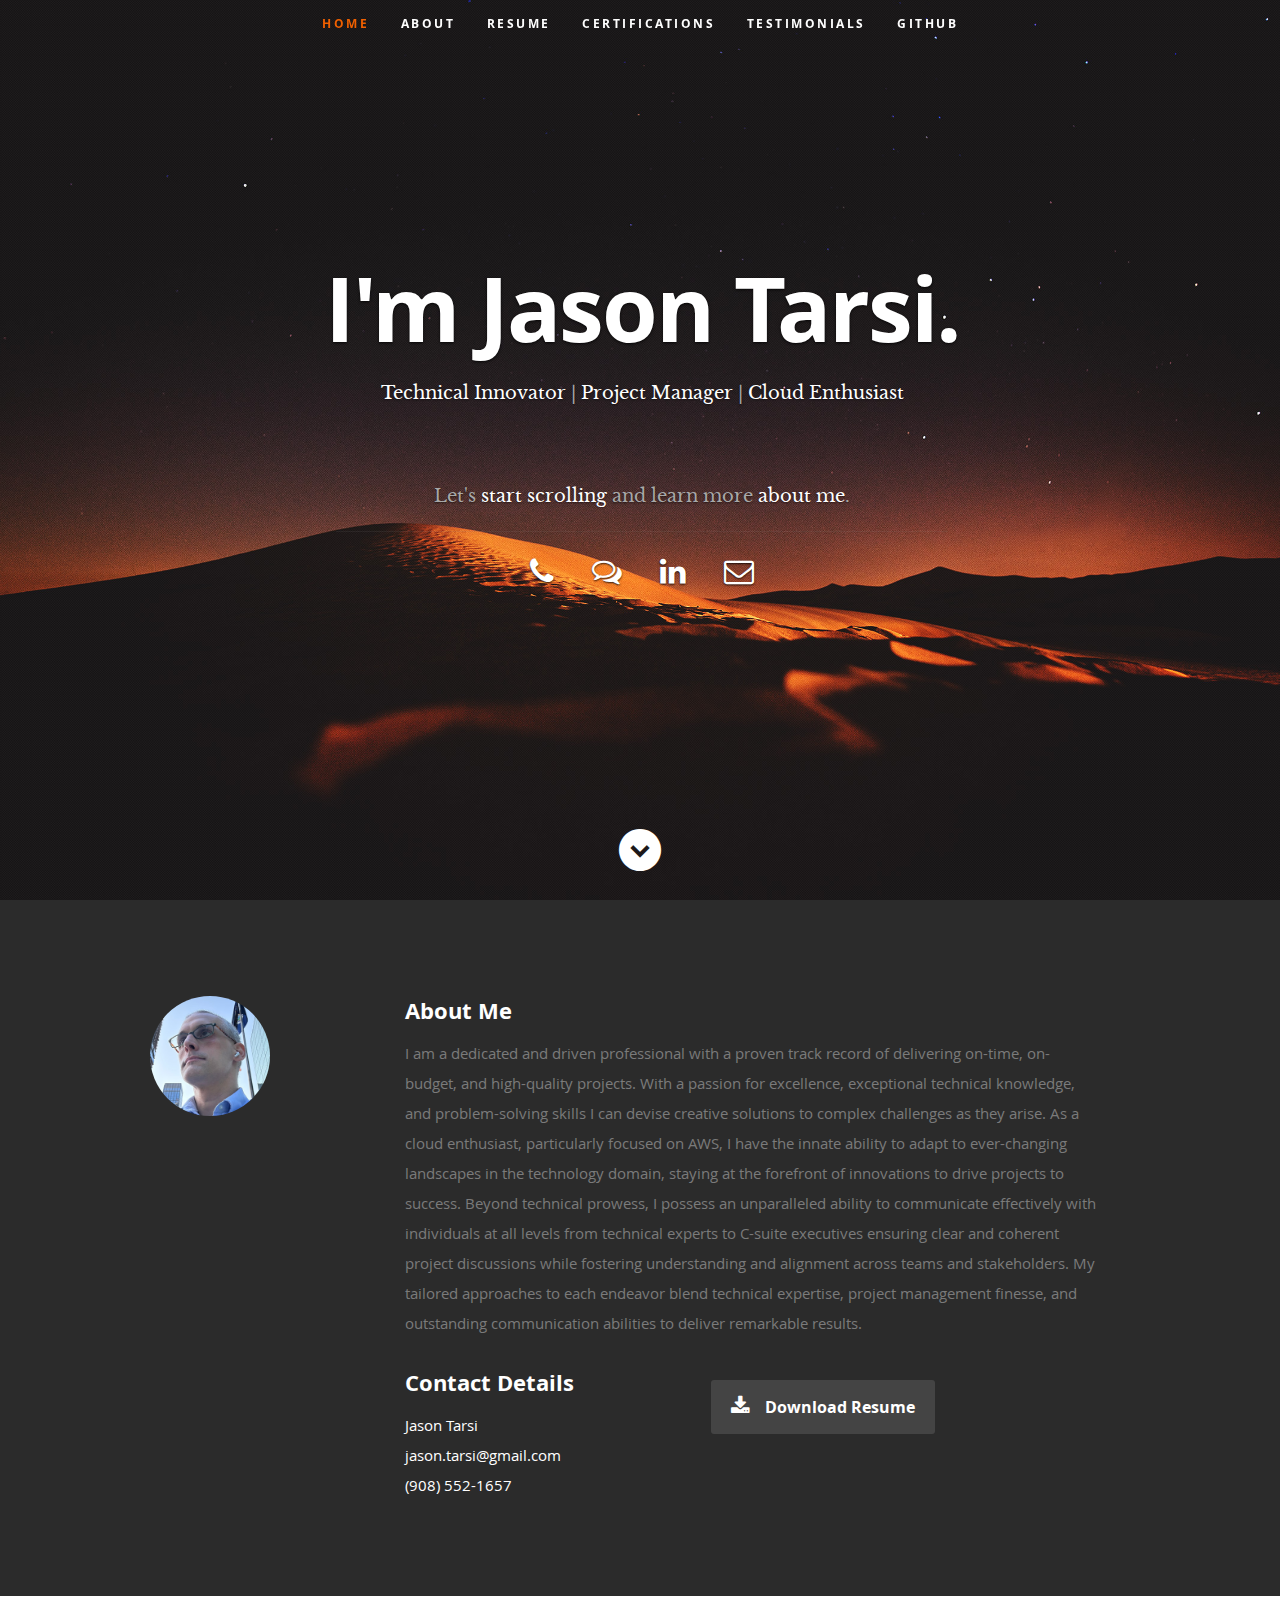
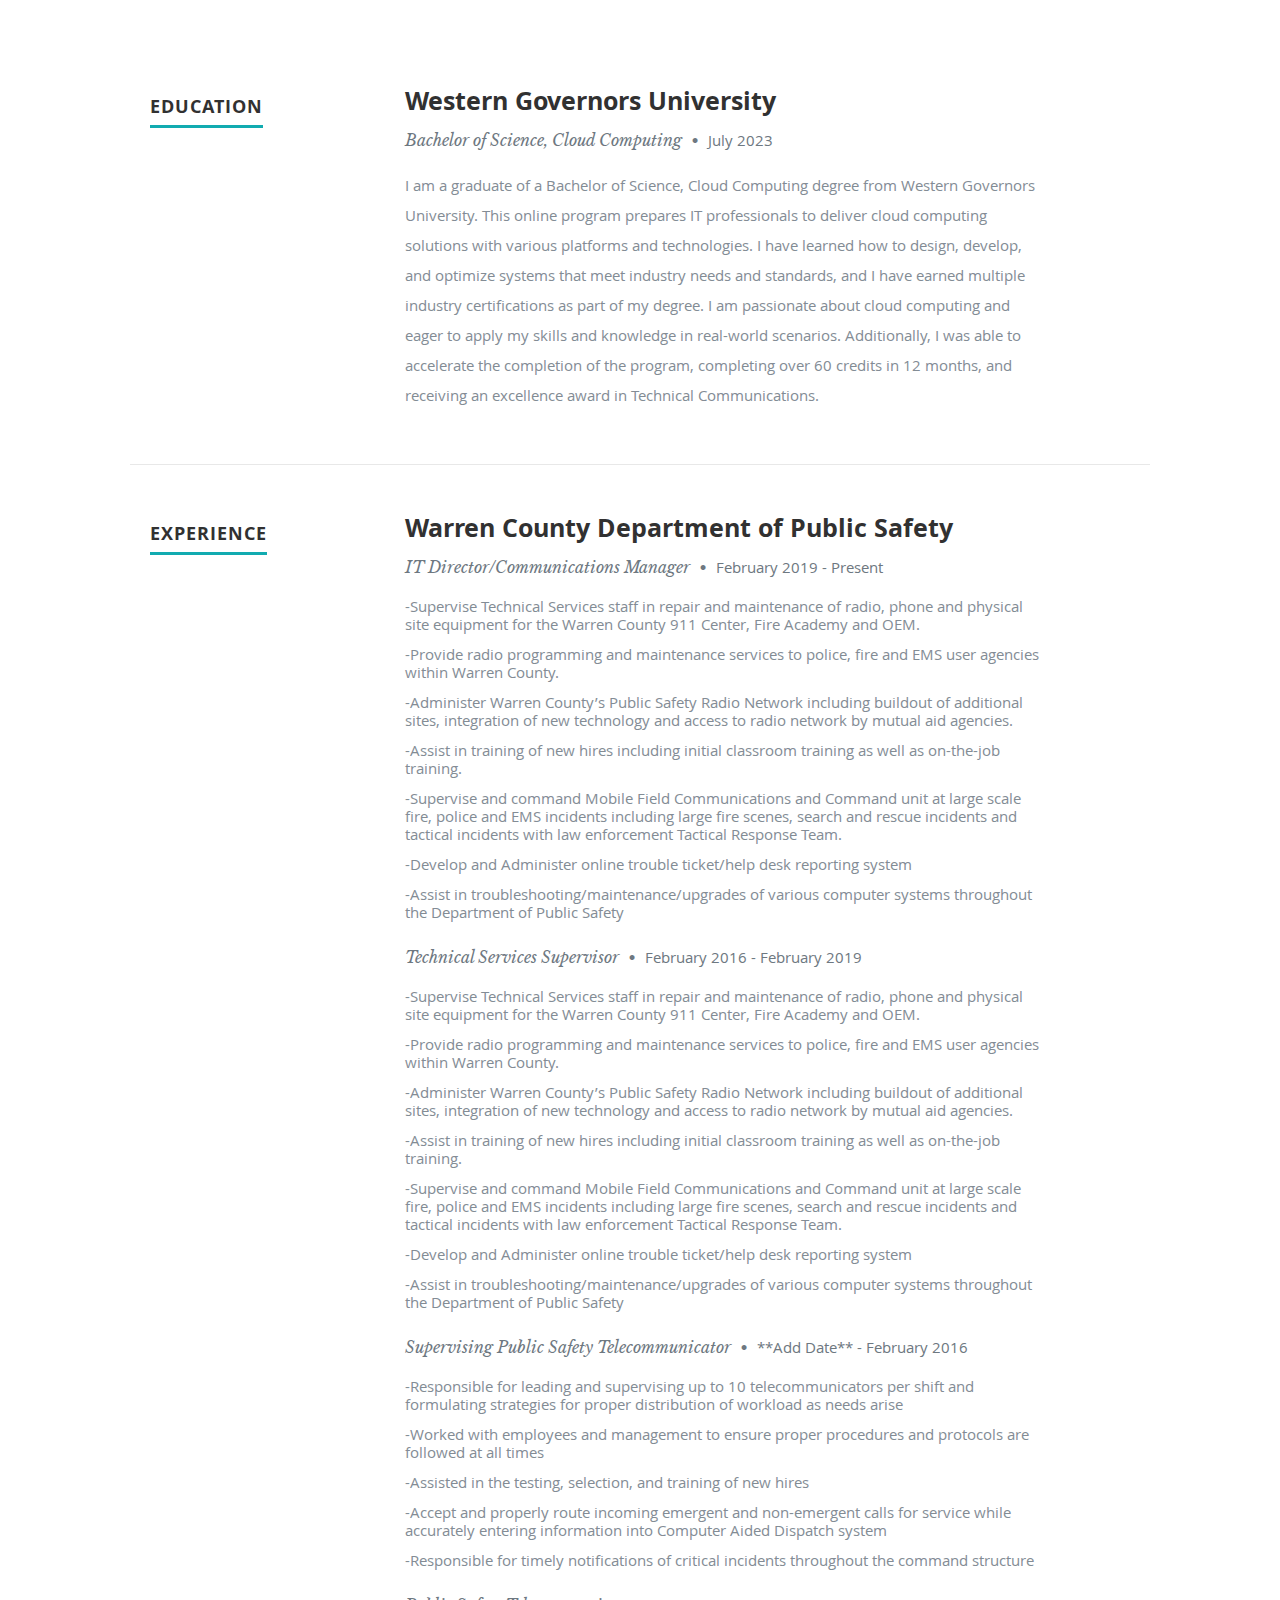
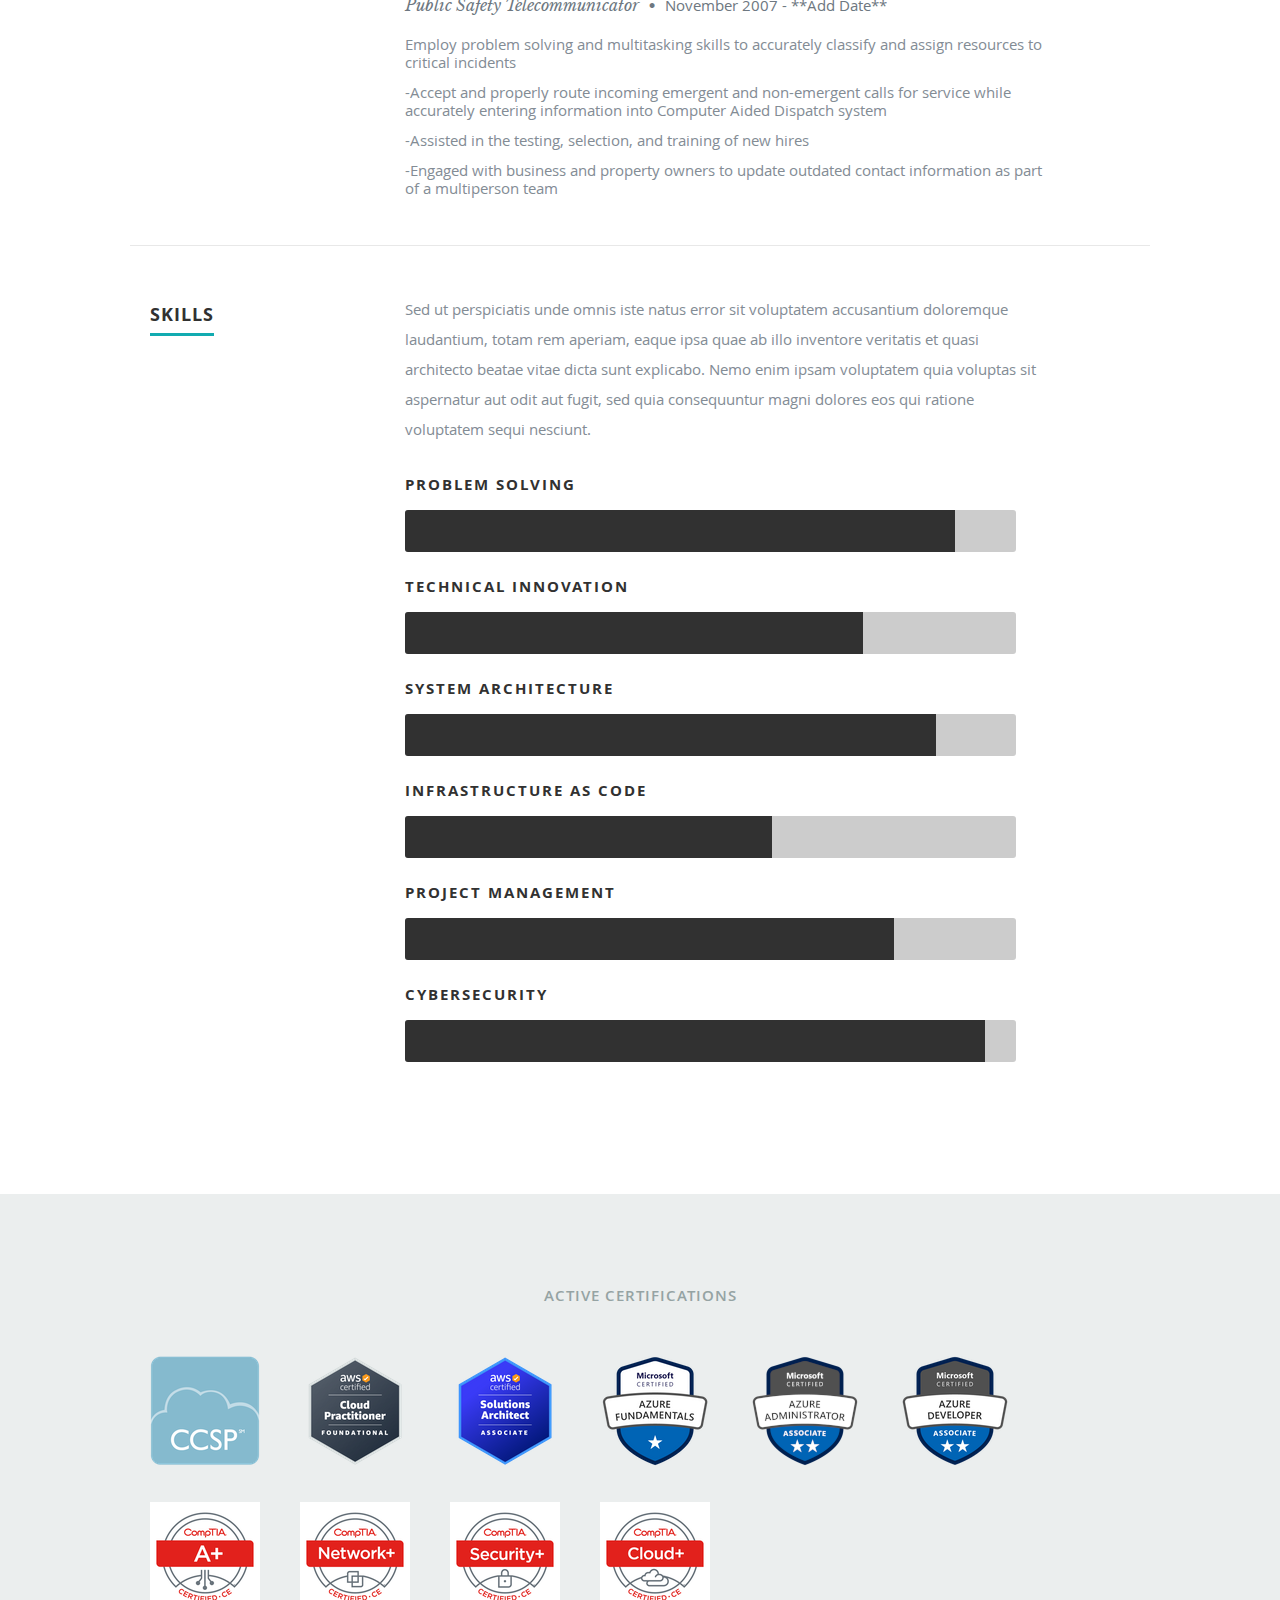
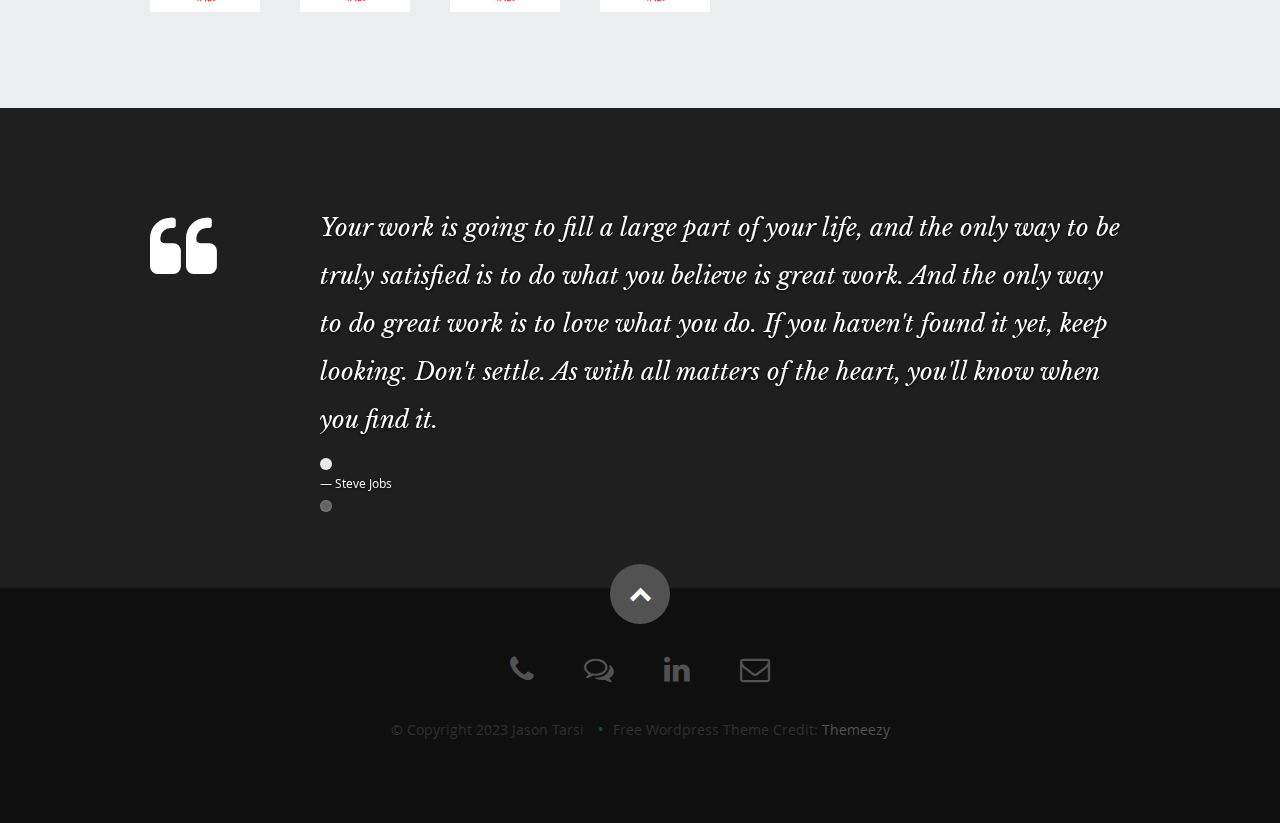
==== resume/index.html @ 6ae6223e "added README.md and updated folder structure" ====
<!DOCTYPE html>
<!--[if lt IE 8 ]><html class="no-js ie ie7" lang="en"> <![endif]-->
<!--[if IE 8 ]><html class="no-js ie ie8" lang="en"> <![endif]-->
<!--[if (gte IE 8)|!(IE)]><!--><html class="no-js" lang="en"> <!--<![endif]-->
<head>

   <!--- Basic Page Needs
   ================================================== -->
   <meta charset="utf-8">
	<title>Jason C. Tarsi</title>
	<meta name="description" content="Jason Tarsi mentor, leader, cloud enthusiast">
	<meta name="author" content="Jason C. Tarsi">
   <meta name="keywords" content="AWS, Amazon Web Services, Azure, CCSP, Cloud, Resume, Jason Tarsi, Jason C. Tarsi, Jason C Tarsi, Tarsi, Solutions Architect, Cloud Solutions Architect">
   

   <!-- Mobile Specific Metas
      ================================================== -->
	<meta name="viewport" content="width=device-width, initial-scale=1, maximum-scale=1">

	<!-- CSS
    ================================================== -->
   <link rel="stylesheet" href="css/default.css">
	<link rel="stylesheet" href="css/layout.css">
   <link rel="stylesheet" href="css/media-queries.css">
   <link rel="stylesheet" href="css/magnific-popup.css">

   <!-- Script
   ================================================== -->
	<script src="js/modernizr.js"></script>

   <!-- Favicons
	================================================== -->
	<link rel="apple-touch-icon" sizes="180x180" href="/apple-touch-icon.png">
   <link rel="icon" type="image/png" sizes="32x32" href="/favicon-32x32.png">
   <link rel="icon" type="image/png" sizes="16x16" href="/favicon-16x16.png">
   <link rel="manifest" href="/site.webmanifest">
   <link rel="shortcut icon" href="favicon.png" >
</head>

<body>

   <!-- Header
   ================================================== -->
   <header id="home">

      <nav id="nav-wrap">

         <a class="mobile-btn" href="#nav-wrap" title="Show navigation">Show navigation</a>
	      <a class="mobile-btn" href="#" title="Hide navigation">Hide navigation</a>

         <ul id="nav" class="nav">
            <li class="current"><a class="smoothscroll" href="#home">Home</a></li>
            <li><a class="smoothscroll" href="#about">About</a></li>
	         <li><a class="smoothscroll" href="#resume">Resume</a></li>
            <li><a class="smoothscroll" href="#portfolio">Certifications</a></li>
            <li><a class="smoothscroll" href="#testimonials">Testimonials</a></li>
            <li><a href="https://github.com/jasontarsi" target="blank">GitHub</a></li>
         </ul> <!-- end #nav -->

      </nav> <!-- end #nav-wrap -->

      <div class="row banner">
         <div class="banner-text">
            <h1 class="responsive-headline">I'm Jason Tarsi.</h1>
            <h3><span>Technical Innovator</span> | <span>Project Manager</span> | <span>Cloud Enthusiast</span><br>
            <br>
            <br>
            Let's <a class="smoothscroll" href="#about">start scrolling</a> and learn more <a class="smoothscroll" href="#about">about me</a>.</h3>
            <hr />
            <ul class="social">
               <li><a href="tel:908-552-1657"><i class="fa fa-phone"></i></a></li>
               <li><a href="sms:908-552-1657"><i class="fa fa-comments-o"></i></a></li>
               <li><a href="https://www.linkedin.com/in/jasontarsi/" target="blank"><i class="fa fa-linkedin"></i></a></li>
               <li><a href="mailto:jason.tarsi@gmail.com"><i class="fa fa-envelope-o"></i></a></li>
            </ul>
         </div>
      </div>

      <p class="scrolldown">
         <a class="smoothscroll" href="#about"><i class="icon-down-circle"></i></a>
      </p>

   </header> <!-- Header End -->


   <!-- About Section
   ================================================== -->
   <section id="about">

      <div class="row">

         <div class="three columns">

            <img class="profile-pic"  src="images/profilepic.jpg" alt="" />

         </div>

         <div class="nine columns main-col">

            <h2>About Me</h2>

            <p>I am a dedicated and driven professional with a proven track record of delivering on-time, on-budget, and high-quality projects. With a passion for excellence, exceptional technical knowledge, and problem-solving skills I can devise creative solutions to complex challenges as they arise. As a cloud enthusiast, particularly focused on AWS, I have the innate ability to adapt to ever-changing landscapes in the technology domain, staying at the forefront of innovations to drive projects to success. Beyond technical prowess, I possess an unparalleled ability to communicate effectively with individuals at all levels from technical experts to C-suite executives ensuring clear and coherent project discussions while fostering understanding and alignment across teams and stakeholders. My tailored approaches to each endeavor blend technical expertise, project management finesse, and outstanding communication abilities to deliver remarkable results.
            </p>

            <div class="row">

               <div class="columns contact-details">

                  <h2>Contact Details</h2>
                  <p class="address">
						   <span style="color: #fff">Jason Tarsi</span><br>
                     <a href="mailto:jason.tarsi@gmail.com"><span>jason.tarsi@gmail.com</span></a><br>
						   <a href="tel:908-552-1657"><span>(908) 552-1657</span></a><br>
					   </p>

               </div>

               <div class="columns download">
                  <p>
                     <a href="#" download class="button"><i class="fa fa-download"></i>Download Resume</a>
                  </p>
               </div>

            </div> <!-- end row -->

         </div> <!-- end .main-col -->

      </div>

   </section> <!-- About Section End-->


   <!-- Resume Section
   ================================================== -->
   <section id="resume">

      <!-- Education
      ----------------------------------------------- -->
      <div class="row education">

         <div class="three columns header-col">
            <h1><span>Education</span></h1>
         </div>

         <div class="nine columns main-col">

            <div class="row item">

               <div class="twelve columns">

                  <h3>Western Governors University</h3>
                  <p class="info">Bachelor of Science, Cloud Computing <span>&bull;</span> <em class="date">July 2023</em></p>

                  <p>
                  I am a graduate of a Bachelor of Science, Cloud Computing degree from Western Governors University. This online program prepares IT professionals to deliver cloud computing solutions with various platforms and technologies. I have learned how to design, develop, and optimize systems that meet industry needs and standards, and I have earned multiple industry certifications as part of my degree. I am passionate about cloud computing and eager to apply my skills and knowledge in real-world scenarios. Additionally, I was able to accelerate the completion of the program, completing over 60 credits in 12 months, and receiving an excellence award in Technical Communications.
                  </p>

               </div>

            </div> <!-- item end -->

         </div> <!-- main-col end -->

      </div> <!-- End Education -->


      <!-- Work
      ----------------------------------------------- -->
      <div class="row work">

         <div class="three columns header-col">
            <h1><span>Experience</span></h1>
         </div>

         <div class="nine columns main-col">

            <div class="row item">

               <div class="twelve columns">

                  <h3>Warren County Department of Public Safety</h3>
                  <p class="info">IT Director/Communications Manager <span>&bull;</span> <em class="date">February 2019 - Present</em></p>

                  <ul>
                     <li>-Supervise Technical Services staff in repair and maintenance of radio, phone and physical site equipment for the Warren County 911 Center, Fire Academy and OEM.</li>
                     <li>-Provide radio programming and maintenance services to police, fire and EMS user agencies within Warren County.</li>
                     <li>-Administer Warren County’s Public Safety Radio Network including buildout of additional sites, integration of new technology and access to radio network by mutual aid agencies.</li>
                     <li>-Assist in training of new hires including initial classroom training as well as on-the-job training.</li>
                     <li>-Supervise and command Mobile Field Communications and Command unit at large scale fire, police and EMS incidents including large fire scenes, search and rescue incidents and tactical incidents with law enforcement Tactical Response Team.</li>
                     <li>-Develop and Administer online trouble ticket/help desk reporting system</li>
                     <li>-Assist in troubleshooting/maintenance/upgrades of various computer systems throughout the Department of Public Safety</li>
                  </ul>

                  <p class="info">Technical Services Supervisor <span>&bull;</span> <em class="date">February 2016 - February 2019</em></p>

                  <ul>
                     <li>-Supervise Technical Services staff in repair and maintenance of radio, phone and physical site equipment for the Warren County 911 Center, Fire Academy and OEM.</li>
                     <li>-Provide radio programming and maintenance services to police, fire and EMS user agencies within Warren County.</li>
                     <li>-Administer Warren County’s Public Safety Radio Network including buildout of additional sites, integration of new technology and access to radio network by mutual aid agencies.</li>
                     <li>-Assist in training of new hires including initial classroom training as well as on-the-job training.</li>
                     <li>-Supervise and command Mobile Field Communications and Command unit at large scale fire, police and EMS incidents including large fire scenes, search and rescue incidents and tactical incidents with law enforcement Tactical Response Team.</li>
                     <li>-Develop and Administer online trouble ticket/help desk reporting system</li>
                     <li>-Assist in troubleshooting/maintenance/upgrades of various computer systems throughout the Department of Public Safety</li>
                  </ul> 

                  <p class="info">Supervising Public Safety Telecommunicator <span>&bull;</span> <em class="date">**Add Date** - February 2016</em></p>

                  <ul>
                     <li>-Responsible for leading and supervising up to 10 telecommunicators per shift and formulating strategies for proper distribution of workload as needs arise  </li>
                     <li>-Worked with employees and management to ensure proper procedures and protocols are followed at all times</li>
                     <li>-Assisted in the testing, selection, and training of new hires</li>
                     <li>-Accept and properly route incoming emergent and non-emergent calls for service while accurately entering information into Computer Aided Dispatch system</li>
                     <li>-Responsible for timely notifications of critical incidents throughout the command structure</li>
                  </ul>

                  <p class="info">Public Safety Telecommunicator <span>&bull;</span> <em class="date">November 2007 - **Add Date**</em></p>

                  <ul>
                     <li>Employ problem solving and multitasking skills to accurately classify and assign resources to critical incidents</li>
                     <li>-Accept and properly route incoming emergent and non-emergent calls for service while accurately entering information into Computer Aided Dispatch system</li>
                     <li>-Assisted in the testing, selection, and training of new hires</li>
                     <li>-Engaged with business and property owners to update outdated contact information as part of a multiperson team</li>
                  </ul>

               </div>

            </div> <!-- item end -->

         </div> <!-- main-col end -->

      </div> <!-- End Work -->


      <!-- Skills
      ----------------------------------------------- -->
      <div class="row skill">

         <div class="three columns header-col">
            <h1><span>Skills</span></h1>
         </div>

         <div class="nine columns main-col">

            <p>Sed ut perspiciatis unde omnis iste natus error sit voluptatem accusantium doloremque laudantium, totam rem aperiam,
            eaque ipsa quae ab illo inventore veritatis et quasi architecto beatae vitae dicta sunt explicabo. Nemo enim ipsam
            voluptatem quia voluptas sit aspernatur aut odit aut fugit, sed quia consequuntur magni dolores eos qui ratione
            voluptatem sequi nesciunt.
            </p>

				<div class="bars">

				   <ul class="skills">
					   <li><span class="bar-expand problemsolving"></span><em>Problem Solving</em></li>
                  <li><span class="bar-expand technicalinnovation"></span><em>Technical Innovation</em></li>
						<li><span class="bar-expand systemarchitecture"></span><em>System Architecture</em></li>
						<li><span class="bar-expand infrastructureascode"></span><em>Infrastructure As Code</em></li>
						<li><span class="bar-expand projectmanagement"></span><em>Project Management</em></li>
                  <li><span class="bar-expand security"></span><em>Cybersecurity</em></li>
					</ul>

				</div><!-- end skill-bars -->

			</div> <!-- main-col end -->

      </div> <!-- End skills -->

   </section> <!-- Resume Section End-->


   <!-- Portfolio Section
   ================================================== -->
   <section id="portfolio">

      <div class="row">

         <div class="twelve columns collapsed">

            <h1>Active certifications</h1>

            <!-- portfolio-wrapper -->
            <div id="portfolio-wrapper" class="s-bgrid-thirds cf">

               <div class="columns portfolio-item">
                  <div class="item-wrap">

                     <a href="#modal-01" title="">
                        <img alt="" src="images/portfolio/isc-ccsp.png">
                        <div class="overlay">
                           <div class="portfolio-item-meta">
          					      <h5>(ISC)2</h5>
                              <p>Certified Cloud Security Professional</p>
          					   </div>
                        </div>
                        <div class="link-icon"><i class="icon-plus"></i></div>
                     </a>

                  </div>
          		</div> <!-- item end -->

          	   <div class="columns portfolio-item">
                  <div class="item-wrap">

                     <a href="#modal-02" title="">
                        <img alt="" src="images/portfolio/aws-ccp.png">
                        <div class="overlay">
                           <div class="portfolio-item-meta">
          					      <h5>AWS</h5>
                              <p>Certified Cloud Practioner</p>
          					   </div>
                        </div>
                        <div class="link-icon"><i class="icon-plus"></i></div>
                     </a>

                  </div>
          		</div> <!-- item end -->

               <div class="columns portfolio-item">
                  <div class="item-wrap">

                     <a href="#modal-03" title="">
                        <img alt="" src="images/portfolio/aws-saa.png">
                        <div class="overlay">
                           <div class="portfolio-item-meta">
          					      <h5>AWS</h5>
                              <p>Solutions Architect Associate</p>
          					   </div>
                        </div>
                        <div class="link-icon"><i class="icon-plus"></i></div>
                     </a>

                  </div>
          		</div> <!-- item end -->

               <div class="columns portfolio-item">
                  <div class="item-wrap">

                     <a href="#modal-04" title="">
                        <img alt="" src="images/portfolio/az-af.png">
                        <div class="overlay">
                           <div class="portfolio-item-meta">
          					      <h5>Microsoft</h5>
                              <p>Azure Fundamentals</p>
          					   </div>
                        </div>
                        <div class="link-icon"><i class="icon-plus"></i></div>
                     </a>

                  </div>
          		</div> <!-- item end -->

               <div class="columns portfolio-item">
                  <div class="item-wrap">

                     <a href="#modal-05" title="">
                        <img alt="" src="images/portfolio/az-aa.png">
                        <div class="overlay">
                           <div class="portfolio-item-meta">
          					      <h5>Microsoft</h5>
                              <p>Azure Administrator Associate</p>
          					   </div>
                        </div>
                        <div class="link-icon"><i class="icon-plus"></i></div>
                     </a>

                  </div>
          		</div> <!-- item end -->

               <div class="columns portfolio-item">
                  <div class="item-wrap">

                     <a href="#modal-06" title="">
                        <img alt="" src="images/portfolio/az-ad.png">
                        <div class="overlay">
                           <div class="portfolio-item-meta">
          					      <h5>Microsoft</h5>
                              <p>Azure Developer Associate</p>
          					   </div>
                        </div>
                        <div class="link-icon"><i class="icon-plus"></i></div>
                     </a>

                  </div>
          		</div> <!-- item end -->

               <div class="columns portfolio-item">
                  <div class="item-wrap">

                     <a href="#modal-07" title="">
                        <img alt="" src="images/portfolio/ct-ap.png">
                        <div class="overlay">
                           <div class="portfolio-item-meta">
          					      <h5>CompTia</h5>
                              <p>A+</p>
          					   </div>
                        </div>
                        <div class="link-icon"><i class="icon-plus"></i></div>
                     </a>

                  </div>
          		</div> <!-- item end -->

               <div class="columns portfolio-item">
                  <div class="item-wrap">

                     <a href="#modal-08" title="">
                        <img alt="" src="images/portfolio/ct-np.png">
                        <div class="overlay">
                           <div class="portfolio-item-meta">
          					      <h5>CompTia</h5>
                              <p>Network+</p>
          					   </div>
                        </div>
                        <div class="link-icon"><i class="icon-plus"></i></div>
                     </a>

                  </div>
          		</div> <!-- item end -->

               <div class="columns portfolio-item">
                  <div class="item-wrap">

                     <a href="#modal-09" title="">
                        <img alt="" src="images/portfolio/ct-sp.png">
                        <div class="overlay">
                           <div class="portfolio-item-meta">
          					      <h5>CompTia</h5>
                              <p>Security+</p>
          					   </div>
                        </div>
                        <div class="link-icon"><i class="icon-plus"></i></div>
                     </a>

                  </div>
          		</div> <!-- item end -->

               <div class="columns portfolio-item">
                  <div class="item-wrap">

                     <a href="#modal-10" title="">
                        <img alt="" src="images/portfolio/ct-cp.png">
                        <div class="overlay">
                           <div class="portfolio-item-meta">
          					      <h5>CompTia</h5>
                              <p>Cloud+</p>
          					   </div>
                        </div>
                        <div class="link-icon"><i class="icon-plus"></i></div>
                     </a>

                  </div>
          		</div> <!-- item end -->

            </div> <!-- portfolio-wrapper end -->

         </div> <!-- twelve columns end -->


         <!-- Modal Popup
	      --------------------------------------------------------------- -->

         <div id="modal-01" class="popup-modal mfp-hide">

		      <img class="scale-with-grid" src="images/portfolio/modals/m-isc-ccsp.jpg" alt="" />

		      <div class="description-box">
               <h4>(ISC)2 Certified Cloud Security Professional</h4>
               <p>Certification Number: 1502357</p>
               <p>Validate at: <a href="https://www.isc2.org/MemberVerification" target="_blank">https://www.isc2.org/MemberVerification</a></p>
               <span class="categories"><i class="fa fa-tag"></i>(ISC)2, CCSP, Data Security, Application Security, Platform Security, Infrastructure Security, Cloud Security, Legal Compliance, Cloud Governance</span>
		      </div>

            <div class="link-box">
               <a href="https://www.credly.com/badges/efe58bbc-648b-4576-99b5-27189901d7ef/public_url" target="_blank">Details</a>
		         <a class="popup-modal-dismiss">Close</a>
            </div>

	      </div><!-- modal-01 End -->

         <div id="modal-02" class="popup-modal mfp-hide">

		      <img class="scale-with-grid" src="images/portfolio/modals/m-aws-ccp.jpg" alt="" />

		      <div class="description-box">
			      <h4>AWS Certified Cloud Practioner</h4>
			      <p>Validation Number: 7KPRE4ZDP2F1QXKY</p>
               <p>Validate at: <a href="https://aws.amazon.com/verification" target="_blank">https://aws.amazon.com/verification</a></p>
               <p>Valid through May 20, 2025</p>
               <span class="categories"><i class="fa fa-tag"></i>AWS, Cloud Concepts, Security, Compliance, Billing and Pricing, Technology</span>
		      </div>

            <div class="link-box">
               <a href="https://www.credly.com/badges/b65dea3a-b030-448a-8dc8-02c0af0f072c/public_url" target="_blank">Details</a>
		         <a class="popup-modal-dismiss">Close</a>
            </div>

	      </div><!-- modal-02 End -->

         <div id="modal-03" class="popup-modal mfp-hide">

		      <img class="scale-with-grid" src="images/portfolio/modals/m-aws-saa.jpg" alt="" />

		      <div class="description-box">
			      <h4>AWS Solutions Architect Associate</h4>
			      <p>Validation Number: XMZ9SXXC72RQQY53</p>
               <p>Validate at: <a href="https://aws.amazon.com/verification" target="_blank">https://aws.amazon.com/verification</a></p>
               <p>Valid through April 18, 2026</p>
               <span class="categories"><i class="fa fa-tag"></i>AWS, Solution Architecture, Well-Architected Framework, Cost Optimization, Performance Optimization, Resliency, Security, Identity Mangaement, Governance</span>
		      </div>

            <div class="link-box">
               <a href="https://www.credly.com/badges/a105973f-3ac8-4a7c-ba8e-dcfe4d21a465/public_url" target="_blank">Details</a>
		         <a class="popup-modal-dismiss">Close</a>
            </div>
	      </div><!-- modal-03 End -->

         <div id="modal-04" class="popup-modal mfp-hide">

		      <img class="scale-with-grid" src="images/portfolio/modals/m-az-af.jpg" alt="" />

		      <div class="description-box">
			      <h4>Microsoft Azure Fundamentals</h4>
			      <p>Credential ID: 5A2FBBBA3C3AAEB0</p>
               <p>Validate at: <a href="https://learn.microsoft.com/api/credentials/share/en-us/JasonTarsi-5538/5A2FBBBA3C3AAEB0?sharingId=D087C9ACF9437170" target="_blank">Microsoft</a></p>
               <span class="categories"><i class="fa fa-tag"></i>Azure, Cloud Concepts, Azure Architecture, Azure Management, Azure Governance</span>
		      </div>

            <div class="link-box">
               <a href="https://www.credly.com/badges/cc82f7b3-4496-4a5e-a59a-24048906467f/public_url" target="_blank">Details</a>
		         <a class="popup-modal-dismiss">Close</a>
            </div>

	      </div><!-- modal-04 End -->

         <div id="modal-05" class="popup-modal mfp-hide">

		      <img class="scale-with-grid" src="images/portfolio/modals/m-az-aa.jpg" alt="" />

		      <div class="description-box">
			      <h4>Microsoft Azure Administrator Associate</h4>
               <p>Credential ID: 7465219F5FC82969</p>
               <p>Validate at: <a href="https://learn.microsoft.com/api/credentials/share/en-us/JasonTarsi-5538/7465219F5FC82969?sharingId=D087C9ACF9437170" target="_blank">Microsoft</a></p>
               <span class="categories"><i class="fa fa-tag"></i>Azure, Azure Architecture, Azure Governance, Identity Management, Storage, Compute, Networking, Monitor Manage and Maintain</span>
		      </div>

            <div class="link-box">
               <a href="https://www.credly.com/badges/7544e04d-2f1d-4356-935c-0b4f7f2ca1b7/public_url" target="_blank">Details</a>
		         <a class="popup-modal-dismiss">Close</a>
            </div>

	      </div><!-- modal-05 End -->

         <div id="modal-06" class="popup-modal mfp-hide">

		      <img class="scale-with-grid" src="images/portfolio/modals/m-az-da.jpg" alt="" />

		      <div class="description-box">
               <h4>Microsoft Azure Developer Associate</h4>
               <p>Credential ID: B227DB4E017DEFBA</p>
               <p>Validate at: <a href="https://learn.microsoft.com/api/credentials/share/en-us/JasonTarsi-5538/B227DB4E017DEFBA?sharingId=D087C9ACF9437170" target="_blank">Microsoft</a></p>
               <span class="categories"><i class="fa fa-tag"></i>Azure, Development, Compute, Storage, Security, Optimize Soluitions</span>
		      </div>

            <div class="link-box">
               <a href="https://www.credly.com/badges/507673fb-bb75-49d9-b8b3-f2d3ccf4b760/public_url" target="_blank">Details</a>
		         <a class="popup-modal-dismiss">Close</a>
            </div>

	      </div><!-- modal-06 End -->

         <div id="modal-07" class="popup-modal mfp-hide">

		      <img class="scale-with-grid" src="images/portfolio/modals/m-ct-ap.jpg" alt="" />

		      <div class="description-box">
			      <h4>CompTia A+</h4>
               <p>Verification Code: N06KS99NXKBQQZK3</p>
               <p>Validate at: <a href="https://www.certmetrics.com/comptia/public/verification.aspx/" target="_blank">https://www.certmetrics.com/comptia/public/verification.aspx</a></p>
			      <p>Valid through May 14, 2028</p>
               <span class="categories"><i class="fa fa-tag"></i>Hardware, Networking, Mobile Devices, Troubleshooting, Security, Operations</span>
		      </div>

            <div class="link-box">
               <a href="https://www.credly.com/badges/bc1999dc-a5a0-42ae-bad4-4f749e459f9c/public_url" target="_blank">Details</a>
		         <a class="popup-modal-dismiss">Close</a>
            </div>

	      </div><!-- modal-07 End -->

         <div id="modal-08" class="popup-modal mfp-hide">

		      <img class="scale-with-grid" src="images/portfolio/modals/m-ct-np.jpg" alt="" />

		      <div class="description-box">
               <h4>CompTia Network+</h4>
               <p>Verification Code: M51KM4HFXKRQ1WK9</p>
               <p>Validate at: <a href="https://www.certmetrics.com/comptia/public/verification.aspx/" target="_blank">https://www.certmetrics.com/comptia/public/verification.aspx</a></p>
			      <p>Valid through May 14, 2028</p>
               <span class="categories"><i class="fa fa-tag"></i>Network Fundamentals, Network Implementations, Network Security, Network Troubleshooting, Netowking Operations</span>
		      </div>

            <div class="link-box">
               <a href="https://www.credly.com/badges/c0f4de79-19d0-4110-a4aa-bf2bc4b0cd50/public_url" target="_blank">Details</a>
		         <a class="popup-modal-dismiss">Close</a>
            </div>

	      </div><!-- modal-08 End -->

         <div id="modal-09" class="popup-modal mfp-hide">

		      <img class="scale-with-grid" src="images/portfolio/modals/m-ct-sp.jpg" alt="" />

		      <div class="description-box">
               <h4>CompTia Security+</h4>
               <p>Verification Code: MBQZR4GSKNF1Q13P</p>
               <p>Validate at: <a href="https://www.certmetrics.com/comptia/public/verification.aspx/" target="_blank">https://www.certmetrics.com/comptia/public/verification.aspx</a></p>
			      <p>Valid through May 14, 2025</p>
               <span class="categories"><i class="fa fa-tag"></i>Security Architecture, Attacks, Threats, Vulnerabilities, Implementation, Governance, Risk, Compliance, Operations and Incident Response</span>
		      </div>

            <div class="link-box">
               <a href="https://www.credly.com/badges/349a7cf1-01b9-4f11-8928-1ef791816db0/public_url" target="_blank">Details</a>
		         <a class="popup-modal-dismiss">Close</a>
            </div>

	      </div><!-- modal-09 End -->

         <div id="modal-10" class="popup-modal mfp-hide">

		      <img class="scale-with-grid" src="images/portfolio/modals/m-ct-cp.jpg" alt="" />

		      <div class="description-box">
               <h4>CompTia Cloud+</h4>
               <p>Verification Code: Z3KZ7R1YJJ1E1BWR</p>
               <p>Validate at: <a href="https://www.certmetrics.com/comptia/public/verification.aspx/" target="_blank">https://www.certmetrics.com/comptia/public/verification.aspx</a></p>
			      <p>Valid through August 24, 2025</p>
               <span class="categories"><i class="fa fa-tag"></i>Cloud Architecture, Cloud Security, Cloud Deployment, Cloud Operations, Cloud Support, Troubleshooting</span>
		      </div>

            <div class="link-box">
               <a href="https://www.credly.com/badges/67f1fa6e-79f1-4cbd-848e-92164bb19499/public_url" target="_blank">Details</a>
		         <a class="popup-modal-dismiss">Close</a>
            </div>

	      </div><!-- modal-10 End -->


      </div> <!-- row End -->

   </section> <!-- Portfolio Section End-->


   <!-- Testimonials Section
   ================================================== -->
   <section id="testimonials">

      <div class="text-container">

         <div class="row">

            <div class="two columns header-col">

               <h1><span>Professional Testimonials</span></h1>

            </div>

            <div class="ten columns flex-container">

               <div class="flexslider">

                  <ul class="slides">

                     <li>
                        <blockquote>
                           <p>Your work is going to fill a large part of your life, and the only way to be truly satisfied is
                           to do what you believe is great work. And the only way to do great work is to love what you do.
                           If you haven't found it yet, keep looking. Don't settle. As with all matters of the heart, you'll know when you find it.
                           </p>
                           <cite>Steve Jobs</cite>
                        </blockquote>
                     </li> <!-- slide ends -->

                     <li>
                        <blockquote>
                           <p>This is Photoshop's version  of Lorem Ipsum. Proin gravida nibh vel velit auctor aliquet.
                           Aenean sollicitudin, lorem quis bibendum auctor, nisi elit consequat ipsum, nec sagittis sem
                           nibh id elit. Duis sed odio sit amet nibh vulputate cursus a sit amet mauris.
                           </p>
                           <cite>Mr. Adobe</cite>
                        </blockquote>
                     </li> <!-- slide ends -->

                  </ul>

               </div> <!-- div.flexslider ends -->

            </div> <!-- div.flex-container ends -->

         </div> <!-- row ends -->

       </div>  <!-- text-container ends -->

   </section> <!-- Testimonials Section End-->


   <!-- footer
   ================================================== -->
   <footer>

      <div class="row">

         <div class="twelve columns">

            <ul class="social-links">
               <li><a href="tel:908-552-1657"><i class="fa fa-phone"></i></a></li>
               <li><a href="sms:908-552-1657"><i class="fa fa-comments-o"></i></a></li>
               <li><a href="https://www.linkedin.com/in/jasontarsi/" target="blank"><i class="fa fa-linkedin"></i></a></li>
               <li><a href="mailto:jason.tarsi@gmail.com"><i class="fa fa-envelope-o"></i></a></li>
            </ul>

            <ul class="copyright">
               <li>&copy; Copyright 2023 Jason Tarsi</li>
               <li>Free Wordpress Theme Credit: <a href="http://www.themezy.com">Themeezy</a></li>   
            </ul>
            <br>
            <div class="counter-number"></div>

         </div>

         <div id="go-top"><a class="smoothscroll" title="Back to Top" href="#home"><i class="icon-up-open"></i></a></div>

      </div>

   </footer> <!-- Footer End-->

   <!-- Java Script
   ================================================== -->
   <script src="https://ajax.googleapis.com/ajax/libs/jquery/1.10.2/jquery.min.js"></script>
   <script>window.jQuery || document.write('<script src="js/jquery-1.10.2.min.js"><\/script>')</script>
   <script type="text/javascript" src="js/jquery-migrate-1.2.1.min.js"></script>

   <script src="js/jquery.flexslider.js"></script>
   <script src="js/waypoints.js"></script>
   <script src="js/jquery.fittext.js"></script>
   <script src="js/magnific-popup.js"></script>
   <script src="js/init.js"></script>
   <script src="js/index.js"></script>

</body>

</html>
---- resume/css/default.css ----
/*
=====================================================================
*   Ceevee v1.0 Default Stylesheet
*   url: styleshout.com
*   03-17-2014
=====================================================================

TOC:
a. Webfonts and Icon fonts
b. Reset
c. Default Styles
   1. Basic
   2. Typography
   3. Links
   4. Images
   5. Buttons
   6. Forms
d. Grid
e. Others
   1. Clearing
   2. Misc

=====================================================================  */

/* ------------------------------------------------------------------ */
/* a. Webfonts and Icon fonts
 ------------------------------------------------------------------ */

@import url("fonts.css");
@import url("fontello/css/fontello.css");
@import url("font-awesome/css/font-awesome.min.css");

/* ------------------------------------------------------------------
/* b. Reset
      Adapted from:
      Normalize.css - https://github.com/necolas/normalize.css/
      HTML5 Doctor Reset - html5doctor.com/html-5-reset-stylesheet/
/* ------------------------------------------------------------------ */

html, body, div, span, object, iframe,
h1, h2, h3, h4, h5, h6, p, blockquote, pre,
abbr, address, cite, code,
del, dfn, em, img, ins, kbd, q, samp,
small, strong, sub, sup, var,
b, i,
dl, dt, dd, ol, ul, li,
fieldset, form, label, legend,
table, caption, tbody, tfoot, thead, tr, th, td,
article, aside, canvas, details, figcaption, figure,
footer, header, hgroup, menu, nav, section, summary,
time, mark, audio, video {
   margin: 0;
   padding: 0;
   border: 0;
   outline: 0;
   font-size: 100%;
   vertical-align: baseline;
   background: transparent;
}

article,aside,details,figcaption,figure,
footer,header,hgroup,menu,nav,section {
   display: block;
}

audio,
canvas,
video {
   display: inline-block;
}

audio:not([controls]) {
   display: none;
   height: 0;
}

[hidden] { display: none; }

code, kbd, pre, samp {
   font-family: monospace, serif;
   font-size: 1em;
}

pre {
   white-space: pre;
   white-space: pre-wrap;
   word-wrap: break-word;
}

blockquote, q { quotes: &#8220 &#8220; }

blockquote:before, blockquote:after,
q:before, q:after {
   content: '';
   content: none;
}

ins {
   background-color: #ff9;
   color: #000;
   text-decoration: none;
}

mark {
   background-color: #A7F4F6;
   color: #555;
}

del { text-decoration: line-through; }

abbr[title], dfn[title] {
   border-bottom: 1px dotted;
   cursor: help;
}

table {
   border-collapse: collapse;
   border-spacing: 0;
}


/* ------------------------------------------------------------------ */
/* c. Default and Basic Styles
      Adapted from:
      Skeleton CSS Framework - http://www.getskeleton.com/
      Typeplate Typographic Starter Kit - http://typeplate.com/
/* ------------------------------------------------------------------ */

/*  1. Basic  ------------------------------------------------------- */

*,
*:before,
*:after {
   -moz-box-sizing: border-box;
   -webkit-box-sizing: border-box;
   box-sizing: border-box;
}

html {
   font-size: 62.5%;
   -webkit-font-smoothing: antialiased;
}

body {
   background: #fff;
   font-family: 'opensans-regular', sans-serif;
   font-weight: normal;
   font-size: 15px;
   line-height: 30px;
	color: #838C95;

   -webkit-font-smoothing: antialiased; /* Fix for webkit rendering */
	-webkit-text-size-adjust: 100%;
}

/*  2. Typography
       Vertical rhythm with leading derived from 6
--------------------------------------------------------------------- */

h1, h2, h3, h4, h5, h6 {
   color: #313131;
	font-family: 'opensans-bold', sans-serif;
   font-weight: normal;
}
h1 a, h2 a, h3 a, h4 a, h5 a, h6 a { font-weight: inherit; }
h1 { font-size: 38px; line-height: 42px; margin-bottom: 12px; letter-spacing: -1px; }
h2 { font-size: 28px; line-height: 36px; margin-bottom: 6px; }
h3 { font-size: 22px; line-height: 30px; margin-bottom: 12px; }
h4 { font-size: 20px; line-height: 30px; margin-bottom: 6px; }
h5 { font-size: 18px; line-height: 30px; }
h6 { font-size: 14px; line-height: 30px; }
.subheader { }

p { margin: 0 0 30px 0; }
p img { margin: 0; }
p.lead {
   font: 19px/36px 'opensans-light', sans-serif;
   margin-bottom: 18px;
}

/* for 'em' and 'strong' tags, font-size and line-height should be same with
the body tag due to rendering problems in some browsers */
em { font: 15px/30px 'opensans-italic', sans-serif; }
strong, b { font: 15px/30px 'opensans-bold', sans-serif; }
small { font-size: 11px; line-height: inherit; }

/*	Blockquotes */
blockquote {
   margin: 30px 0px;
   padding-left: 40px;
   position: relative;
}
blockquote:before {
   content: "\201C";
   opacity: 0.45;
   font-size: 80px;
   line-height: 0px;
   margin: 0;
   font-family: arial, sans-serif;

   position: absolute;
   top:  30px;
	left: 0;
}
blockquote p {
   font-family: 'librebaskerville-italic', serif;
   padding: 0;
   font-size: 18px;
   line-height: 36px;
}
blockquote cite {
   display: block;
   font-size: 12px;
   font-style: normal;
   line-height: 18px;
}
blockquote cite:before { content: "\2014 \0020"; }
blockquote cite a,
blockquote cite a:visited { color: #8B9798; border: none }

/* ---------------------------------------------------------------------
/*  Pull Quotes Markup
/*
    <aside class="pull-quote">
		<blockquote>
			<p></p>
		</blockquote>
	 </aside>
/*
/* --------------------------------------------------------------------- */
.pull-quote {
   position: relative;
	padding: 18px 30px 18px 0px;
}
.pull-quote:before,
.pull-quote:after {
	height: 1em;
	opacity: 0.45;
	position: absolute;
	font-size: 80px;
   font-family: Arial, Sans-Serif;
}
.pull-quote:before {
	content: "\201C";
	top:  33px;
	left: 0;
}
.pull-quote:after {
	content: '\201D';
	bottom: -33px;
	right: 0;
}
.pull-quote blockquote {
   margin: 0;
}
.pull-quote blockquote:before {
   content: none;
}

/* Abbreviations */
abbr {
   font-family: 'opensans-bold', sans-serif;
	font-variant: small-caps;
	text-transform: lowercase;
   letter-spacing: .5px;
	color: gray;
}
abbr:hover { cursor: help; }

/* drop cap */
.drop-cap:first-letter {
	float: left;
	margin: 0;
	padding: 14px 6px 0 0;
	font-size: 84px;
	font-family: /* Copperplate */ 'opensans-bold', sans-serif;
   line-height: 60px;
	text-indent: 0;
	background: transparent;
	color: inherit;
}

hr { border: solid #E3E3E3; border-width: 1px 0 0; clear: both; margin: 11px 0 30px; height: 0; }


/*  3. Links  ------------------------------------------------------- */

a, a:visited {
   text-decoration: none;
   outline: 0;
   color: #11ABB0;

   -webkit-transition: color .3s ease-in-out;
   -moz-transition: color .3s ease-in-out;
   -o-transition: color .3s ease-in-out;
   transition: color .3s ease-in-out;
}
a:hover, a:focus { color: #313131; }
p a, p a:visited { line-height: inherit; }


/*  4. List  --------------------------------------------------------- */

ul, ol { margin-bottom: 24px; margin-top: 12px; }
ul { list-style: none outside; }
ol { list-style: decimal; }
ol, ul.square, ul.circle, ul.disc { margin-left: 30px; }
ul.square { list-style: square outside; }
ul.circle { list-style: circle outside; }
ul.disc { list-style: disc outside; }
ul ul, ul ol,
ol ol, ol ul { margin: 6px 0 6px 30px; }
ul ul li, ul ol li,
ol ol li, ol ul li { margin-bottom: 6px; }
li { line-height: 18px; margin-bottom: 12px; }
ul.large li { }
li p { }

/* ---------------------------------------------------------------------
/*  Stats Tab Markup

    <ul class="stats-tabs">
		<li><a href="#">[value]<b>[name]</b></a></li>
	 </ul>

    Extend this object into your markup.
/*
/* --------------------------------------------------------------------- */
.stats-tabs {
   padding: 0;
   margin: 24px 0;
}
.stats-tabs li {
	display: inline-block;
	margin: 0 10px 18px 0;
	padding: 0 10px 0 0;
	border-right: 1px solid #ccc;
}
.stats-tabs li:last-child {
	margin: 0;
	padding: 0;
	border: none;
}
.stats-tabs li a {
	display: inline-block;
	font-size: 22px;
	font-family: 'opensans-bold', sans-serif;
   border: none;
   color: #313131;
}
.stats-tabs li a:hover {
   color:#11ABB0;
}
.stats-tabs li a b {
	display: block;
	margin: 6px 0 0 0;
	font-size: 13px;
	font-family: 'opensans-regular', sans-serif;
   color: #8B9798;
}

/* definition list */
dl { margin: 12px 0; }
dt { margin: 0; color:#11ABB0; }
dd { margin: 0 0 0 20px; }

/* Lining Definition Style Markup */
.lining dt,
.lining dd {
	display: inline;
	margin: 0;
}
.lining dt + dt:before,
.lining dd + dt:before {
	content: "\A";
	white-space: pre;
}
.lining dd + dd:before {
	content: ", ";
}
.lining dd:before {
	content: ": ";
	margin-left: -0.2em;
}

/* Dictionary Definition Style Markup */
.dictionary-style dt {
	display: inline;
	counter-reset: definitions;
}
.dictionary-style dt + dt:before {
	content: ", ";
	margin-left: -0.2em;
}
.dictionary-style dd {
	display: block;
	counter-increment: definitions;
}
.dictionary-style dd:before {
	content: counter(definitions, decimal) ". ";
}

/* Pagination */
.pagination {
   margin: 36px auto;
   text-align: center;
}
.pagination ul li {
   display: inline-block;
   margin: 0;
   padding: 0;
}
.pagination .page-numbers {
   font: 15px/18px 'opensans-bold', sans-serif;
   display: inline-block;
   padding: 6px 10px;
   margin-right: 3px;
   margin-bottom: 6px;
	color: #6E757C;
	background-color: #E6E8EB;

	-webkit-transition: all 200ms ease-in-out;
	-moz-transition: all 200ms ease-in-out;
	-o-transition: all 200ms ease-in-out;
	-ms-transition: all 200ms ease-in-out;
	transition: all 200ms ease-in-out;

   -moz-border-radius: 3px;
   -webkit-border-radius: 3px;
   -khtml-border-radius: 3px;
	border-radius: 3px;
}
.pagination .page-numbers:hover {
   background: #838A91;
   color: #fff;
}
.pagination .current,
.pagination .current:hover {
   background-color: #11ABB0;
   color: #fff;
}
.pagination .inactive,
.pagination .inactive:hover {
   background-color: #E6E8EB;
	color: #A9ADB2;
}
.pagination .prev, .pagination .next {}

/*  5. Images  --------------------------------------------------------- */

img {
   max-width: 100%;
   height: auto;
}
img.pull-right { margin: 12px 0px 0px 18px; }
img.pull-left { margin: 12px 18px 0px 0px; }

/*  6. Buttons  --------------------------------------------------------- */

.button,
.button:visited,
button,
input[type="submit"],
input[type="reset"],
input[type="button"] {
   font: 16px/30px 'opensans-bold', sans-serif;
   background: #11ABB0;
   display: inline-block;
	text-decoration: none;
   letter-spacing: 0;
   color: #fff;
	padding: 12px 20px;
	margin-bottom: 18px;
   border: none;
   cursor: pointer;
   height: auto;

   -webkit-transition: all .2s ease-in-out;
	-moz-transition: all .2s ease-in-out;
	-o-transition: all .2s ease-in-out;
	-ms-transition: all .2s ease-in-out;
	transition: all .2s ease-in-out;

   -moz-border-radius: 3px;
   -webkit-border-radius: 3px;
   -khtml-border-radius: 3px;
   border-radius: 3px;
}

.button:hover,
button:hover,
input[type="submit"]:hover,
input[type="reset"]:hover,
input[type="button"]:hover {
   background: #3d4145;
   color: #fff;
}

.button:active,
button:active,
input[type="submit"]:active,
input[type="reset"]:active,
input[type="button"]:active {
   background: #3d4145;
   color: #fff;
}

.button.full-width,
button.full-width,
input[type="submit"].full-width,
input[type="reset"].full-width,
input[type="button"].full-width {
	width: 100%;
	padding-left: 0 !important;
	padding-right: 0 !important;
	text-align: center;
}

/* Fix for odd Mozilla border & padding issues */
button::-moz-focus-inner,
input::-moz-focus-inner {
    border: 0;
    padding: 0;
}


/*  7. Forms  --------------------------------------------------------- */

form { margin-bottom: 24px; }
fieldset { margin-bottom: 24px; }

input[type="text"],
input[type="password"],
input[type="email"],
textarea,
select {
   display: block;
   padding: 18px 15px;
   margin: 0 0 24px 0;
   border: 0;
   outline: none;
   vertical-align: middle;
   min-width: 225px;
	max-width: 100%;
   font-size: 15px;
   line-height: 24px;
	color: #647373;
	background: #D3D9D9;

}

/* select { padding: 0;
   width: 220px;
   } */

input[type="text"]:focus,
input[type="password"]:focus,
input[type="email"]:focus,
textarea:focus {
   color: #B3B7BC;
	background-color: #3d4145;
}

textarea { min-height: 220px; }

label,
legend {
   font: 16px/24px 'opensans-bold', sans-serif;
	margin: 12px 0;
   color: #3d4145;
   display: block;
}
label span,
legend span {
	color: #8B9798;
   font: 14px/24px 'opensans-regular', sans-serif;
}

input[type="checkbox"],
input[type="radio"] {
    font-size: 15px;
    color: #737373;
}

input[type="checkbox"] { display: inline; }

/* ------------------------------------------------------------------ */
/* d. Grid
---------------------------------------------------------------------
   gutter = 40px.
/* ------------------------------------------------------------------ */

/* default
--------------------------------------------------------------- */
.row {
   width: 96%;
   max-width: 1020px;
   margin: 0 auto;
}
/* fixed width for IE8 */
.ie .row { width: 1000px ; }

.narrow .row { max-width: 980px; }

.row .row { width: auto; max-width: none; margin: 0 -20px; }

/* row clearing */
.row:before,
.row:after {
    content: " ";
    display: table;
}
.row:after {
    clear: both;
}

.column, .columns {
   position: relative;
   padding: 0 20px;
   min-height: 1px;
   float: left;
}
.column.centered, .columns.centered  {
    float: none;
    margin: 0 auto;
}

/* removed gutters */
.row.collapsed > .column,
.row.collapsed > .columns,
.column.collapsed, .columns.collapsed  { padding: 0; }

[class*="column"] + [class*="column"]:last-child { float: right; }
[class*="column"] + [class*="column"].end { float: right; }

/* column widths */
.row .one         { width: 8.33333%; }
.row .two         { width: 16.66667%; }
.row .three       { width: 25%; }
.row .four        { width: 33.33333%; }
.row .five        { width: 41.66667%; }
.row .six         { width: 50%; }
.row .seven       { width: 58.33333%; }
.row .eight       { width: 66.66667%; }
.row .nine        { width: 75%; }
.row .ten         { width: 83.33333%; }
.row .eleven      { width: 91.66667%; }
.row .twelve      { width: 100%; }

/* Offsets */
.row .offset-1    { margin-left: 8.33333%; }
.row .offset-2    { margin-left: 16.66667%; }
.row .offset-3    { margin-left: 25%; }
.row .offset-4    { margin-left: 33.33333%; }
.row .offset-5    { margin-left: 41.66667%; }
.row .offset-6    { margin-left: 50%; }
.row .offset-7    { margin-left: 58.33333%; }
.row .offset-8    { margin-left: 66.66667%; }
.row .offset-9    { margin-left: 75%; }
.row .offset-10   { margin-left: 83.33333%; }
.row .offset-11   { margin-left: 91.66667%; }

/* Push/Pull */
.row .push-1      { left: 8.33333%; }
.row .pull-1      { right: 8.33333%; }
.row .push-2      { left: 16.66667%; 	}
.row .pull-2      { right: 16.66667%; }
.row .push-3      { left: 25%; }
.row .pull-3      { right: 25%;	}
.row .push-4      { left: 33.33333%; }
.row .pull-4      { right: 33.33333%; }
.row .push-5      { left: 41.66667%; }
.row .pull-5      { right: 41.66667%; }
.row .push-6      { left: 50%; }
.row .pull-6      { right: 50%; }
.row .push-7      { left: 58.33333%; }
.row .pull-7      { right: 58.33333%; }
.row .push-8      { left: 66.66667%; 	}
.row .pull-8      { right: 66.66667%; }
.row .push-9      { left: 75%; }
.row .pull-9      { right: 75%; }
.row .push-10     { left: 83.33333%; }
.row .pull-10     { right: 83.33333%; }
.row .push-11     { left: 91.66667%; }
.row .pull-11     { right: 91.66667%; }

/* block grids
--------------------------------------------------------------------- */
.bgrid-sixths [class*="column"]   { width: 16.66667%; }
.bgrid-quarters [class*="column"] { width: 25%; }
.bgrid-thirds [class*="column"]   { width: 33.33333%; }
.bgrid-halves [class*="column"]   { width: 50%; }

[class*="bgrid"] [class*="column"] + [class*="column"]:last-child { float: left; }

/* Left clearing for block grid columns - columns that changes width in
different screen sizes. Allows columns with different heights to align
properly.
--------------------------------------------------------------------- */
.first { clear: left; }   /* first column in default screen */
.s-first { clear: none; } /* first column in smaller screens */

/* smaller screens
--------------------------------------------------------------- */
@media only screen and (max-width: 900px) {

   /* block grids on small screens */
   .s-bgrid-sixths [class*="column"]   { width: 16.66667%; }
   .s-bgrid-quarters [class*="column"] { width: 25%; }
   .s-bgrid-thirds [class*="column"]   { width: 33.33333%; }
   .s-bgrid-halves [class*="column"]   { width: 50%; }

   /* block grids left clearing */
   .first { clear: none; }
   .s-first { clear: left; }

}

/* mobile wide/smaller tablets
--------------------------------------------------------------- */
@media only screen and (max-width: 767px) {

   .row {
	   width: 460px;
	   margin: 0 auto;
      padding: 0;
	}
   .column, .columns {
	   width: auto !important;
	   float: none;
	   margin-left: 0;
	   margin-right: 0;
      padding: 0 30px;
   }
   .row .row { width: auto; max-width: none; margin: 0 -30px; }

   [class*="column"] + [class*="column"]:last-child { float: none; }
   [class*="bgrid"] [class*="column"] + [class*="column"]:last-child { float: none; }

   /* Offsets */
   .row .offset-1    { margin-left: 0%; }
   .row .offset-2    { margin-left: 0%; }
   .row .offset-3    { margin-left: 0%; }
   .row .offset-4    { margin-left: 0%; }
   .row .offset-5    { margin-left: 0%; }
   .row .offset-6    { margin-left: 0%; }
   .row .offset-7    { margin-left: 0%; }
   .row .offset-8    { margin-left: 0%; }
   .row .offset-9    { margin-left: 0%; }
   .row .offset-10   { margin-left: 0%; }
   .row .offset-11   { margin-left: 0%; }
}

/* mobile narrow
--------------------------------------------------------------- */
@media only screen and (max-width: 460px) {

   .row { width: auto; }

}

/* larger screens
--------------------------------------------------------------- */
@media screen and (min-width: 1200px) {

   .wide .row { max-width: 1180px; }

}

/* ------------------------------------------------------------------ */
/* e. Others
/* ------------------------------------------------------------------ */

/*  1. Clearing
    (http://nicolasgallagher.com/micro-clearfix-hack/
--------------------------------------------------------------------- */

.cf:before,
.cf:after {
    content: " ";
    display: table;
}
.cf:after {
    clear: both;
}

/*  2. Misc -------------------------------------------------------- */

.remove-bottom { margin-bottom: 0 !important; }
.half-bottom { margin-bottom: 12px !important; }
.add-bottom { margin-bottom: 24px !important; }
.no-border { border: none; }

.text-center  { text-align: center !important; }
.text-left    { text-align: left !important; }
.text-right   { text-align: right !important; }
.pull-left    { float: left !important; }
.pull-right   { float: right !important; }
.align-center {
	margin-left: auto !important;
	margin-right: auto !important;
	text-align: center !important;
}
---- resume/css/layout.css ----
/*
=====================================================================
*   Ceevee v1.0 Layout Stylesheet
*   url: styleshout.com
*   03-18-2014
=====================================================================

   TOC:
   a. General Styles
   b. Header Styles
   c. About Section
   d. Resume Section
   e. Portfolio Section
   f. Call To Action Section
   g. Testimonials Section
   h. Contact Section
   i. Footer

===================================================================== */

/* ------------------------------------------------------------------ */
/* a. General Styles
/* ------------------------------------------------------------------ */

body { background: #0f0f0f; }

/* ------------------------------------------------------------------ */
/* b. Header Styles
/* ------------------------------------------------------------------ */

header {
   position: relative;
   height: 800px;
   min-height: 500px;
   width: 100%;
   background: #161415 url(../images/header-background.jpg) no-repeat top center;
   background-size: cover !important;
	-webkit-background-size: cover !important;
   text-align: center;
   overflow: hidden;
}

/* vertically center banner section */
header:before {
   content: '';
   display: inline-block;
   vertical-align: middle;
   height: 100%;
}
header .banner {
   display: inline-block;
   vertical-align: middle;
   margin: 0 auto;
   width: 85%;
   padding-bottom: 30px;
   text-align: center;
}

header .banner-text { width: 100%; }
header .banner-text h1 {
   font: 90px/1.1em 'opensans-bold', sans-serif;
   color: #fff;
   letter-spacing: -2px;
   margin: 0 auto 18px auto;
   text-shadow: 0px 1px 3px rgba(0, 0, 0, .8);
}
header .banner-text h3 {
   font: 18px/1.9em 'librebaskerville-regular', serif;
   color: #A8A8A8;
   margin: 0 auto;
   width: 70%;
   text-shadow: 0px 1px 2px rgba(0, 0, 0, .5);
}
header .banner-text h3 span,
header .banner-text h3 a {
   color: #fff;
}
header .banner-text hr {
   width: 60%;
   margin: 18px auto 24px auto;
   border-color: #2F2D2E;
   border-color: rgba(150, 150, 150, .1);
}

/* header social links */
header .social {
   margin: 24px 0;
   padding: 0;
   font-size: 30px;
   text-shadow: 0px 1px 2px rgba(0, 0, 0, .8);
}
header .social li {
   display: inline-block;
   margin: 0 15px;
   padding: 0;
}
header .social li a { color: #fff; }
header .social li a:hover { color: #11ABB0; }

/* scrolldown link */
header .scrolldown a {
   position: absolute;
   bottom: 30px;
   left: 50%;
   margin-left: -29px;
   color: #fff;
   display: block;
   height: 42px;
   width: 42px;
   font-size: 42px;
   line-height: 42px;
   color: #fff;
   border-radius: 100%;

   -webkit-transition: all .3s ease-in-out;
   -moz-transition: all .3s ease-in-out;
   -o-transition: all .3s ease-in-out;
   transition: all .3s ease-in-out;
}
header .scrolldown a:hover { color: #11ABB0; }

/* primary navigation
--------------------------------------------------------------------- */
#nav-wrap ul, #nav-wrap li, #nav-wrap a {
	 margin: 0;
	 padding: 0;
	 border: none;
	 outline: none;
}

/* nav-wrap */
#nav-wrap {
   font: 12px 'opensans-bold', sans-serif;
   width: 100%;
   text-transform: uppercase;
   letter-spacing: 2.5px;
   margin: 0 auto;
   z-index: 100;
   position: fixed;
   left: 0;
   top: 0;
}
.opaque { background-color: #333; }

/* hide toggle button */
#nav-wrap > a.mobile-btn { display: none; }

ul#nav {
   min-height: 48px;
   width: auto;

   /* center align the menu */
   text-align: center;
}
ul#nav li {
   position: relative;
   list-style: none;
   height: 48px;
   display: inline-block;
}

/* Links */
ul#nav li a {

/* 8px padding top + 8px padding bottom + 32px line-height = 48px */

   display: inline-block;
   padding: 8px 13px;
   line-height: 32px;
	text-decoration: none;
   text-align: left;
   color: #fff;

	-webkit-transition: color .2s ease-in-out;
	-moz-transition: color .2s ease-in-out;
	-o-transition: color .2s ease-in-out;
	-ms-transition: color .2s ease-in-out;
	transition: color .2s ease-in-out;
}

ul#nav li a:active { background-color: transparent !important; }
ul#nav li.current a { color: #F06000; }


/* ------------------------------------------------------------------ */
/* c. About Section
/* ------------------------------------------------------------------ */

#about {
   background: #2B2B2B;
   padding-top: 96px;
   padding-bottom: 66px;
   overflow: hidden;
}

#about a, #about a:visited  { color: #fff; }
#about a:hover, #about a:focus { color: #11ABB0; }

#about h2 {
   font: 22px/30px 'opensans-bold', sans-serif;
   color: #fff;
   margin-bottom: 12px;
}
#about p {
   line-height: 30px;
   color: #7A7A7A;
}
#about .profile-pic {
   position: relative;
   width: 120px;
   height: 120px;
   border-radius: 100%;
}
#about .contact-details { width: 41.66667%; }
#about .download {
   width: 58.33333%;
   padding-top: 6px;
}
#about .main-col { padding-right: 5%; }
#about .download .button {
   margin-top: 6px;
   background: #444;
}
#about .download .button:hover {
   background: #fff;
   color: #2B2B2B;
}
#about .download .button i {
   margin-right: 15px;
   font-size: 20px;
}


/* ------------------------------------------------------------------ */
/* d. Resume Section
/* ------------------------------------------------------------------ */

#resume {
   background: #fff;
   padding-top: 90px;
   padding-bottom: 72px;
   overflow: hidden;
}

#resume a, #resume a:visited  { color: #11ABB0; }
#resume a:hover, #resume a:focus { color: #313131; }

#resume h1 {
   font: 18px/24px 'opensans-bold', sans-serif;
   text-transform: uppercase;
   letter-spacing: 1px;
}
#resume h1 span {
   border-bottom: 3px solid #11ABB0;
   padding-bottom: 6px;
}
#resume h3 {
   font: 25px/30px 'opensans-bold', sans-serif;
}

#resume .header-col { padding-top: 9px; }
#resume .main-col { padding-right: 10%; }

.education, .work {
   margin-bottom: 48px;
   padding-bottom: 24px;
   border-bottom: 1px solid #E8E8E8;
}
#resume .info {
   font: 16px/24px 'librebaskerville-italic', serif;
   color: #6E7881;
   margin-bottom: 18px;
   margin-top: 9px;
}
#resume .info span {
   margin-right: 5px;
   margin-left: 5px;
}
#resume .date {
   font: 15px/24px 'opensans-regular', sans-serif;
   margin-top: 6px;
}

/*----------------------------------------------*/
/*	Skill Bars
/*----------------------------------------------*/

.bars {
	width: 95%;
	float: left;
	padding: 0;
	text-align: left;
}
.bars .skills {
  	margin-top: 36px;
   list-style: none;
}
.bars li {
   position: relative;
  	margin-bottom: 60px;
  	background: #ccc;
  	height: 42px;
  	border-radius: 3px;
}
.bars li em {
	font: 15px 'opensans-bold', sans-serif;
   color: #313131;
	text-transform: uppercase;
   letter-spacing: 2px;
	font-weight: normal;
   position: relative;
	top: -36px;
}
.bar-expand {
   position: absolute;
   left: 0;
   top: 0;

   margin: 0;
   padding-right: 24px;
  	background: #313131;
   display: inline-block;
  	height: 42px;
   line-height: 42px;
   border-radius: 3px 0 0 3px;
}

.problemsolving {
  	width: 90%;
   animation: problemsolving 2s ease;
   -moz-animation: problemsolving 2s ease;
  	-webkit-animation: problemsolving 2s ease;
}
.technicalinnovation {
  	width: 75%;
   animation: problemsolving 2s ease;
  	-moz-animation: technicalinnovation 2s ease;
  	-webkit-animation: technicalinnovation 2s ease;
}
.systemarchitecture {
  	width: 87%;
   animation: problemsolving 2s ease;
  	-moz-animation: systemarchitecture 2s ease;
  	-webkit-animation: systemarchitecture 2s ease;
}
.infrastructureascode {
  	width: 60%;
   animation: problemsolving 2s ease;
  	-moz-animation: infrastructureascode 2s ease;
  	-webkit-animation: infrastructureascode 2s ease;
}
.projectmanagement {
  	width: 80%;
   animation: problemsolving 2s ease;
  	-moz-animation: projectmanagement 2s ease;
  	-webkit-animation: projectmanagement 2s ease;
}
.security {
  	width: 95%;
   animation: problemsolving 2s ease;
  	-moz-animation: security 2s ease;
  	-webkit-animation: security 2s ease;
}

@keyframes problemsolving {
   0%   { width: 0px;  }
   100% { width: 90%;  }
 }
 @keyframes technicalinnovation {
   0%   { width: 0px;  }
   100% { width: 75%;  }
 }
 @keyframes systemarchitecture {
   0%   { width: 0px;  }
   100% { width: 87%;  }
 }
 @keyframes infrastructureascode {
   0%   { width: 0px;  }
   100% { width: 60%;  }
 }
 @keyframes projectmanagement {
   0%   { width: 0px;  }
   100% { width: 80%;  }
 }
 @keyframes security {
   0%   { width: 0px;  }
   100% { width: 95%;  }
 }

@-moz-keyframes problemsolving {
   0%   { width: 0px;  }
   100% { width: 90%;  }
 }
 @-moz-keyframes technicalinnovation {
   0%   { width: 0px;  }
   100% { width: 75%;  }
 }
 @-moz-keyframes systemarchitecture {
   0%   { width: 0px;  }
   100% { width: 87%;  }
 }
 @-moz-keyframes infrastructureascode {
   0%   { width: 0px;  }
   100% { width: 60%;  }
 }
 @-moz-keyframes projectmanagement {
   0%   { width: 0px;  }
   100% { width: 80%;  }
 }
 @-moz-keyframes security {
   0%   { width: 0px;  }
   100% { width: 95%;  }
 }

@-webkit-keyframes problemsolving {
  0%   { width: 0px;  }
  100% { width: 60%;  }
}
@-webkit-keyframes technicalinnovation {
  0%   { width: 0px;  }
  100% { width: 75%;  }
}
@-webkit-keyframes systemarchitecture {
  0%   { width: 0px;  }
  100% { width: 87%;  }
}
@-webkit-keyframes infrastructureascode {
  0%   { width: 0px;  }
  100% { width: 60%;  }
}
@-webkit-keyframes projectmanagement {
  0%   { width: 0px;  }
  100% { width: 80%;  }
}
@-webkit-keyframes security {
  0%   { width: 0px;  }
  100% { width: 95%;  }
}

/* ------------------------------------------------------------------ */
/* e. Portfolio Section
/* ------------------------------------------------------------------ */

#portfolio {
   background: #ebeeee;
   padding-top: 90px;
   padding-bottom: 60px;
}
#portfolio h1 {
   font: 15px/24px 'opensans-semibold', sans-serif;
   text-transform: uppercase;
   letter-spacing: 1px;
   text-align: center;
   margin-bottom: 48px;
   color: #95A3A3;
}

/* Portfolio Content */
#portfolio-wrapper .columns { margin-bottom: 36px; }
.portfolio-item .item-wrap {
   background: #ffffff00;
   overflow: hidden;
   position: relative;
   width: 110px;

   -webkit-transition: all 0.3s ease-in-out;
	-moz-transition: all 0.3s ease-in-out;
	-o-transition: all 0.3s ease-in-out;
	-ms-transition: all 0.3s ease-in-out;
	transition: all 0.3s ease-in-out;
}
.portfolio-item .item-wrap a {
   display: block;
   cursor: pointer;
}

/* overlay */
.portfolio-item .item-wrap .overlay {
   position: absolute;
   left: 0;
   top: 0;
   width: 100%;
   height: 100%;

	opacity: 0;
	-moz-opacity: 0;
	filter:alpha(opacity=0);

   -webkit-transition: opacity 0.3s ease-in-out;
	-moz-transition: opacity 0.3s ease-in-out;
	-o-transition: opacity 0.3s ease-in-out;
	transition: opacity 0.3s ease-in-out;

   background: url(../images/overlay-bg.png) repeat;
}
.portfolio-item .item-wrap .link-icon {
   display: block;
   color: #fff;
   height: 30px;
   width: 30px;
   font-size: 18px;
   line-height: 30px;
   text-align: center;

   opacity: 0;
	-moz-opacity: 0;
	filter:alpha(opacity=0);

   -webkit-transition: opacity 0.3s ease-in-out;
	-moz-transition: opacity 0.3s ease-in-out;
	-o-transition: opacity 0.3s ease-in-out;
	transition: opacity 0.3s ease-in-out;

   position: absolute;
   top: 50%;
   left: 50%;
   margin-left: -15px;
   margin-top: -15px;
}
.portfolio-item .item-wrap img {
   vertical-align: bottom;
}
.portfolio-item .portfolio-item-meta { padding: 18px }
.portfolio-item .portfolio-item-meta h5 {
   font: 14px/21px 'opensans-bold', sans-serif;
   color: #fff;
}
.portfolio-item .portfolio-item-meta p {
   font: 12px/18px 'opensans-light', sans-serif;
   color: #c6c7c7;
   margin-bottom: 0;
}

/* on hover */
.portfolio-item:hover .overlay {
	opacity: 1;
	-moz-opacity: 1;
	filter:alpha(opacity=100);
}
.portfolio-item:hover .link-icon {
   opacity: 1;
	-moz-opacity: 1;
	filter:alpha(opacity=100);
}

/* popup modal */
.popup-modal {
	max-width: 550px;
	background: #fff;
	position: relative;
	margin: 0 auto;
}
.popup-modal .description-box { padding: 12px 36px 18px 36px; }
.popup-modal .description-box h4 {
   font: 15px/24px 'opensans-bold', sans-serif;
	margin-bottom: 12px;
   color: #111;
}
.popup-modal .description-box p {
	font: 14px/24px 'opensans-regular', sans-serif;
   color: #A1A1A1;
   margin-bottom: 12px;
}
.popup-modal .description-box .categories {
   font: 11px/21px 'opensans-light', sans-serif;
   color: #A1A1A1;
   text-transform: uppercase;
   letter-spacing: 2px;
   display: block;
   text-align: left;
}
.popup-modal .description-box .categories i {
   margin-right: 8px;
}
.popup-modal .link-box {
   padding: 18px 36px;
   background: #111;
   text-align: left;
}
.popup-modal .link-box a {
   color: #fff;
	font: 11px/21px 'opensans-bold', sans-serif;
	text-transform: uppercase;
   letter-spacing: 3px;
   cursor: pointer;
}
.popup-modal a:hover {	color: #00CCCC; }
.popup-modal a.popup-modal-dismiss { margin-left: 24px; }


/* fadein/fadeout effect for modal popup
/* ------------------------------------------------------------------ */

/* content at start */
.mfp-fade.mfp-wrap .mfp-content .popup-modal {
   opacity: 0;
   -webkit-transition: all 200ms ease-in-out;
	-moz-transition: all 200ms ease-in-out;
	-o-transition: all 200ms ease-in-out;
	-ms-transition: all 200ms ease-in-out;
   transition: all 200ms ease-in-out;
}
/* content fadein */
.mfp-fade.mfp-wrap.mfp-ready .mfp-content .popup-modal {
   opacity: 1;
}
/* content fadeout */
.mfp-fade.mfp-wrap.mfp-removing .mfp-content .popup-modal {
   opacity: 0;
}

/* ------------------------------------------------------------------ */
/* f. Call To Action Section
/* ------------------------------------------------------------------ */

#call-to-action {
   background: #212121;
   padding-top: 66px;
   padding-bottom: 48px;
}
#call-to-action h1 {
   font: 18px/24px 'opensans-bold', sans-serif;
   text-transform: uppercase;
   letter-spacing: 3px;
   color: #fff;
}
#call-to-action h1 span { display: none; }
#call-to-action .header-col h1:before {
   font-family: 'FontAwesome';
   content: "\f0ac";
	padding-right: 10px;
	font-size: 72px;
   line-height: 72px;
   text-align: left;
   float: left;
   color: #fff;
}
#call-to-action .action {
   margin-top: 12px;
}
#call-to-action h2 {
   font: 28px/36px 'opensans-bold', sans-serif;
   color: #EBEEEE;
   margin-bottom: 6px;
}
#call-to-action h2 a {
   color: inherit;
}
#call-to-action p {
   color: #636363;
   font-size: 17px;
}
/*#
call-to-action .button {
	color:#fff;
   background: #0D0D0D;
}
*/
#call-to-action .button:hover,
#call-to-action .button:active {
   background: #FFFFFF;
   color: #0D0D0D;
}
#call-to-action p span {
	font-family: 'opensans-semibold', sans-serif; 
	color: #D8D8D8;
}

/* ------------------------------------------------------------------
/* g. Testimonials
/* ------------------------------------------------------------------ */

#testimonials {
   background: #1F1F1F url(../images/testimonials-bg.jpg) no-repeat center center;
   background-size: cover !important;
	-webkit-background-size: cover !important;
   background-attachment: fixed;

   position: relative;
   min-height: 200px;
   width: 100%;
   overflow: hidden;
}
#testimonials .text-container {
   padding-top: 96px;
   padding-bottom: 66px;
}
#testimonials h1 {
   font: 18px/24px 'opensans-bold', sans-serif;   
   text-transform: uppercase;
   letter-spacing: 3px;
   color: #fff;
}
#testimonials h1 span { display: none; }
#testimonials .header-col { padding-top: 9px; }
#testimonials .header-col h1:before {
   font-family: 'FontAwesome';
   content: "\f10d";
	padding-right: 10px;
	font-size: 72px;
   line-height: 72px;
   text-align: left;
   float: left;
   color: #fff;
}

/*	Blockquotes */
#testimonials blockquote {
   margin: 0 0px 30px 0px;
   padding-left: 0;
   position: relative;
   text-shadow: 0px 1px 3px rgba(0, 0, 0, 1);
}
#testimonials blockquote:before { content: none; }
#testimonials blockquote p {
   font-family: 'librebaskerville-italic', serif;
   padding: 0;
   font-size: 24px;
   line-height: 48px;
   color: #fff
}
#testimonials blockquote cite {
   display: block;
   font-size: 12px;
   font-style: normal;
   line-height: 18px;
   color: #fff;
}
#testimonials blockquote cite:before { content: "\2014 \0020"; }
#testimonials blockquote cite a,
#testimonials blockquote cite a:visited { color: #8B9798; border: none }

/* Flex Slider
/* ------------------------------------------------------------------ */

/* Reset */
.flexslider a:active,
.flexslider a:focus  { outline: none; }
.slides,
.flex-control-nav,
.flex-direction-nav { margin: 0; padding: 0; list-style: none; }
.slides li { margin: 0; padding: 0;}

/* Necessary Styles */
.flexslider {
   position: relative;
   zoom: 1;
   margin: 0;
   padding: 0;
}
.flexslider .slides { zoom: 1; }
.flexslider .slides > li { position: relative; }

/* Hide the slides before the JS is loaded. Avoids image jumping */
.flexslider .slides > li { display: none; backface-visibility: hidden; -webkit-backface-visibility: hidden; }
/* Suggested container for slide animation setups. Can replace this with your own */
.flex-container { zoom: 1; position: relative; }

/* Clearfix for .slides */
.slides:before,
.slides:after {
   content: " ";
   display: table;
}
.slides:after {
   clear: both;
}

/* No JavaScript Fallback */
/* If you are not using another script, such as Modernizr, make sure you
 * include js that eliminates this class on page load */
.no-js .slides > li:first-child { display: block; }

/* Slider Styles */
.slides { zoom: 1; }
.slides > li {
   /*margin-right: 5px; */
   overflow: hidden;
}

/* Control Nav */
.flex-control-nav {
    width: 100%;
    position: absolute;
    bottom: -20px;
    text-align: left;
}
.flex-control-nav li {
    margin: 0 6px;
    display: inline-block;
    zoom: 1;
    display: inline;
}
.flex-control-paging li a {
    width: 12px;
    height: 12px;
    display: block;
    background: #ddd;
    background: rgba(255, 255, 255, .3);
    cursor: pointer;
    text-indent: -9999px;
    -webkit-border-radius: 20px;
    -moz-border-radius: 20px;
    -o-border-radius: 20px;
    border-radius: 20px;
    box-shadow: inset 0 0 3px rgba(255, 255, 255, .3);
}
.flex-control-paging li a:hover {
    background: #CCC;
    background: rgba(255, 255, 255, .7);
}
.flex-control-paging li a.flex-active {
    background: #fff;
    background: rgba(255, 255, 255, .9);
    cursor: default;
}

/* ------------------------------------------------------------------ */
/* i. Footer
/* ------------------------------------------------------------------ */

footer {
   padding-top: 48px;
   margin-bottom: 48px;
   color: #303030;
   font-size: 14px;
   text-align: center;
   position: relative;
}

footer a, footer a:visited { color: #525252; }
footer a:hover, footer a:focus { color: #fff; }

/* copyright */
footer .copyright {
    margin: 0;
    padding: 0;
 }
footer .copyright li {
    display: inline-block;
    margin: 0;
    padding: 0;
    line-height: 24px;
}
.ie footer .copyright li {
   display: inline;
}
footer .copyright li:before {
    content: "\2022";
    padding-left: 10px;
    padding-right: 10px;
    color: #095153;
}
footer .copyright  li:first-child:before {
    display: none;
}

/* social links */
footer .social-links {
   margin: 18px 0 30px 0;
   padding: 0;
   font-size: 30px;
}
footer .social-links li {
    display: inline-block;
    margin: 0;
    padding: 0;
    margin-left: 42px;
    color: #F06000;
}

footer .social-links li:first-child { margin-left: 0; }

/* Go To Top Button */
#go-top {
	position: absolute;
	top: -24px;
   left: 50%;
   margin-left: -30px;
}
#go-top a {
	text-decoration: none;
	border: 0 none;
	display: block;
	width: 60px;
	height: 60px;
	background-color: #525252;

	-webkit-transition: all 0.2s ease-in-out;
   -moz-transition: all 0.2s ease-in-out;
   -o-transition: all 0.2s ease-in-out;
   -ms-transition: all 0.2s ease-in-out;
   transition: all 0.2s ease-in-out;

   color: #fff;
   font-size: 21px;
   line-height: 60px;
 	border-radius: 100%;
}
#go-top a:hover { background-color: #0F9095; }
---- resume/css/media-queries.css ----
/* ==================================================================

*   Ceevee Media Queries
*   url: styleshout.com
*   03-18-2014

/* ================================================================== */


/* screenwidth less than 1024px
--------------------------------------------------------------------- */
@media only screen and (max-width: 1024px) {

    /* header styles
   ------------------------------------------------------------------ */
   header .banner-text h1 {
      font: 80px/1.1em 'opensans-bold', sans-serif;
      letter-spacing: -1px;
      margin: 0 auto 12px auto;
   }

}

/* screenwidth less than 900px
--------------------------------------------------------------------- */
@media only screen and (max-width: 900px) {

    /* header styles
   ------------------------------------------------------------------ */
   header .banner { padding-bottom: 12px; }
   header .banner-text h1 {
      font: 78px/1.1em 'opensans-bold', sans-serif;
      letter-spacing: -1px;      
   }
   header .banner-text h3 {
      font: 17px/1.9em 'librebaskerville-regular', serif;
      width: 80%;
   }
   header .banner-text hr {
      width: 65%;
      margin: 12px auto;
   }
   /* nav-wrap */
   #nav-wrap {
      font: 11px 'opensans-bold', sans-serif;
      letter-spacing: 1.5px;
   }


   /* About Section
   ------------------------------------------------------------------- */
   #about .profile-pic {
      width: 114px;
      height: 114px;
      margin-left: 12px;
   }
   #about .contact-details { width: 50%; }
   #about .download { width: 50%; }

   /* Resume Section
   ------------------------------------------------------------------- */
   #resume h1 { font: 16px/24px 'opensans-bold', sans-serif; }
   #resume .main-col { padding-right: 5%; }   

   /* Testimonials Section
   ------------------------------------------------------------------- */
   #testimonials .header-col h1:before {
      font-size: 66px;
      line-height: 66px;
   }
   #testimonials blockquote p {
      font-size: 22px;
      line-height: 46px;      
   }

    /* Call to Action Section
   ------------------------------------------------------------------- */
   #call-to-action .header-col h1:before {
      font-size: 66px;
      line-height: 66px;
   }

   /* Contact Section
   ------------------------------------------------------------------- */
   #contact .section-head { margin-bottom: 30px; }
   #contact .header-col h1:before {
      font-size: 66px;
      line-height: 66px;
   }
   #contact .section-head p.lead { font: 17px/33px opensans-light, sans-serif; }


}

/* mobile wide/smaller tablets
---------------------------------------------------------------------- */

@media only screen and (max-width: 767px) {

   /* mobile navigation
   -------------------------------------------------------------------- */
   #nav-wrap {
      font: 12px 'opensans-bold', sans-serif;
      background: transparent !important;
      letter-spacing: 1.5px;  
      width: auto;
      position: fixed;
      top: 0;
      right: 0;
   }
   #nav-wrap > a {
	   width: 48px;
		height: 48px;
		text-align: left;
		background-color: #CC5200;
		position: relative;
      border: none;
      float: right;

      font: 0/0 a;
      text-shadow: none;
      color: transparent;

      position: relative;
      top: 0px;
      right: 30px;
   }

	#nav-wrap > a:before,
   #nav-wrap > a:after {
	   position: absolute;
		border: 2px solid #fff;
		top: 35%;
		left: 25%;
		right: 25%;
		content: '';
	}
   #nav-wrap > a:after { top: 60%; }

   /* toggle buttons */
	#nav-wrap:not( :target ) > a:first-of-type,
	#nav-wrap:target > a:last-of-type  {
	   display: block;
	}

   /* hide menu panel */
   #nav-wrap ul#nav {
      height: auto;
		display: none;
      clear: both;
      width: auto; 
      float: right;     

      position: relative;
      top: 12px;
      right: 0;
   }

   /* display menu panels */
	#nav-wrap:target > ul#nav	{
	   display: block;
      padding: 30px 20px 48px 20px;
      background: #1f2024;
      margin: 0 30px;
      clear: both;
   }

   ul#nav li {
      display: block;
      height: auto;      
      margin: 0 auto; 
      padding: 0 4%;           
      text-align: left;
      border-bottom: 1px solid #2D2E34;
      border-bottom-style: dotted; 
   }
  
   ul#nav li a {  
      display: block;    
      margin: 0;
      padding: 0;      
      margin: 12px 0; 
      line-height: 16px; /* reset line-height from 48px */
      border: none;
   }  


   /* Header Styles
   -------------------------------------------------------------------- */
   header .banner {
      padding-bottom: 12px;
      padding-top: 6px;
   }
   header .banner-text h1 { font: 68px/1.1em 'opensans-bold', sans-serif; }
   header .banner-text h3 {
      font: 16px/1.9em 'librebaskerville-regular', serif;
      width: 85%;
   }
   header .banner-text hr {
      width: 80%;
      margin: 18px auto;
   }

   /* header social links */
   header .social {
      margin: 18px 0 24px 0;
      font-size: 24px;
      line-height: 36px;      
   }
   header .social li { margin: 0 10px; }

    /* scrolldown link */
   header .scrolldown { display: none; }


   /* About Section
   -------------------------------------------------------------------- */
   #about .profile-pic { display: none; }
   #about .download .button {
      width: 100%;
      text-align: center;
      padding: 15px 20px;
   }
   #about .main-col { padding-right: 30px; }


   /* Resume Section
   --------------------------------------------------------------------- */
   #resume .header-col {
      padding-top: 0;
      margin-bottom: 48px;
      text-align: center;
   }
   #resume h1 { letter-spacing: 3px; }
   #resume .main-col { padding-right: 30px; }
   #resume h3, #resume .info { text-align: center; }
      
   .bars { width: 100%; }


   /* Call To Action Section
   /* ----------------------------------------------------------------- */
   #call-to-action { text-align: center; }
   #call-to-action h1 {
      font: 16px/24px 'opensans-bold', sans-serif;
      text-align: center;
      margin-bottom: 30px;
      text-shadow: 0px 1px 3px rgba(0, 0, 0, 1);
   }
   #call-to-action h1 span { display: block; }
   #call-to-action .header-col h1:before { content: none; }
   #call-to-action p { font-size: 15px; }


   /* Portfolio Section
   /* ----------------------------------------------------------------- */
   #portfolio-wrapper .columns { margin-bottom: 40px; }
   .popup-modal {	max-width: 85%; }


   /* Testimonials Section
   ----------------------------------------------------------------------- */
   #testimonials .text-container { text-align: center; }
   #testimonials h1 {
      font: 16px/24px 'opensans-bold', sans-serif;
      text-align: center;
      margin-bottom: 30px;
      text-shadow: 0px 1px 3px rgba(0, 0, 0, 1);
   }
   #testimonials h1 span { display: block; }
   #testimonials .header-col h1:before { content: none; }
   #testimonials blockquote { padding-bottom: 24px; }
   #testimonials blockquote p {
      font-size: 20px;
      line-height: 42px;      
   }

   /* Control Nav */
   .flex-control-nav {
      text-align: center;
      margin-left: -30px;
   }


   /* contact Section
   ----------------------------------------------------------------------- */
   #contact { padding-bottom: 66px; }
   #contact .section-head { margin-bottom: 12px; }
   #contact .section-head h1 {
      font: 16px/24px 'opensans-bold', sans-serif;            
      text-align: center;   
      margin-bottom: 30px;
      text-shadow: 0px 1px 3px rgba(0, 0, 0, 1);
   }  
   #contact h1 span { display: block; }
   #contact .header-col { padding-top: 0; }
   #contact .header-col h1:before { content: none;	}
   #contact .section-head p.lead { text-align: center;}

   /* form */
   #contact label {
      float: none;
      width: 100%;
   }
   #contact input,
   #contact textarea,
   #contact select {
     	margin-bottom: 6px;    	
      width: 100%;
   }
   #contact button.submit { margin: 30px 0 24px 0; }
   #message-warning, #message-success {
      width: 100%;
      margin-left: 0;
   }


   /* footer
   ------------------------------------------------------------------------ */
  
   /* copyright */
   footer .copyright li:before { content: none; }
   footer .copyright li { margin-right: 12px; }

   /* social links */
   footer .social-links { font-size: 22px; }
   footer .social-links li { margin-left: 18px; }

   /* Go To Top Button */
   #go-top { margin-left: -22px; }
   #go-top a {
   	width: 54px;
   	height: 54px;
      font-size: 18px;
      line-height: 54px;
   }


}

/* mobile narrow
  -------------------------------------------------------------------------- */

@media only screen and (max-width: 480px) {

   /* mobile navigation
   -------------------------------------------------------------------- */
   #nav-wrap ul#nav { width: auto; float: none; }

   /* header styles
   -------------------------------------------------------------------- */
   header .banner { padding-top: 24px; }
   header .banner-text h1 {
      font: 40px/1.1em 'opensans-bold', sans-serif;      
      margin: 0 auto 24px auto;
   }
   header .banner-text h3 {
      font: 14px/1.9em 'librebaskerville-regular', sans-serif;
      width: 90%;
   }
  
   /* header social links */
   header .social { font-size: 20px;}
   header .social li { margin: 0 6px; }

   /* footer
   ------------------------------------------------------------------------ */

   /* social links */
   footer .social-links { font-size: 20px; }
   footer .social-links li { margin-left: 14px; }   

}
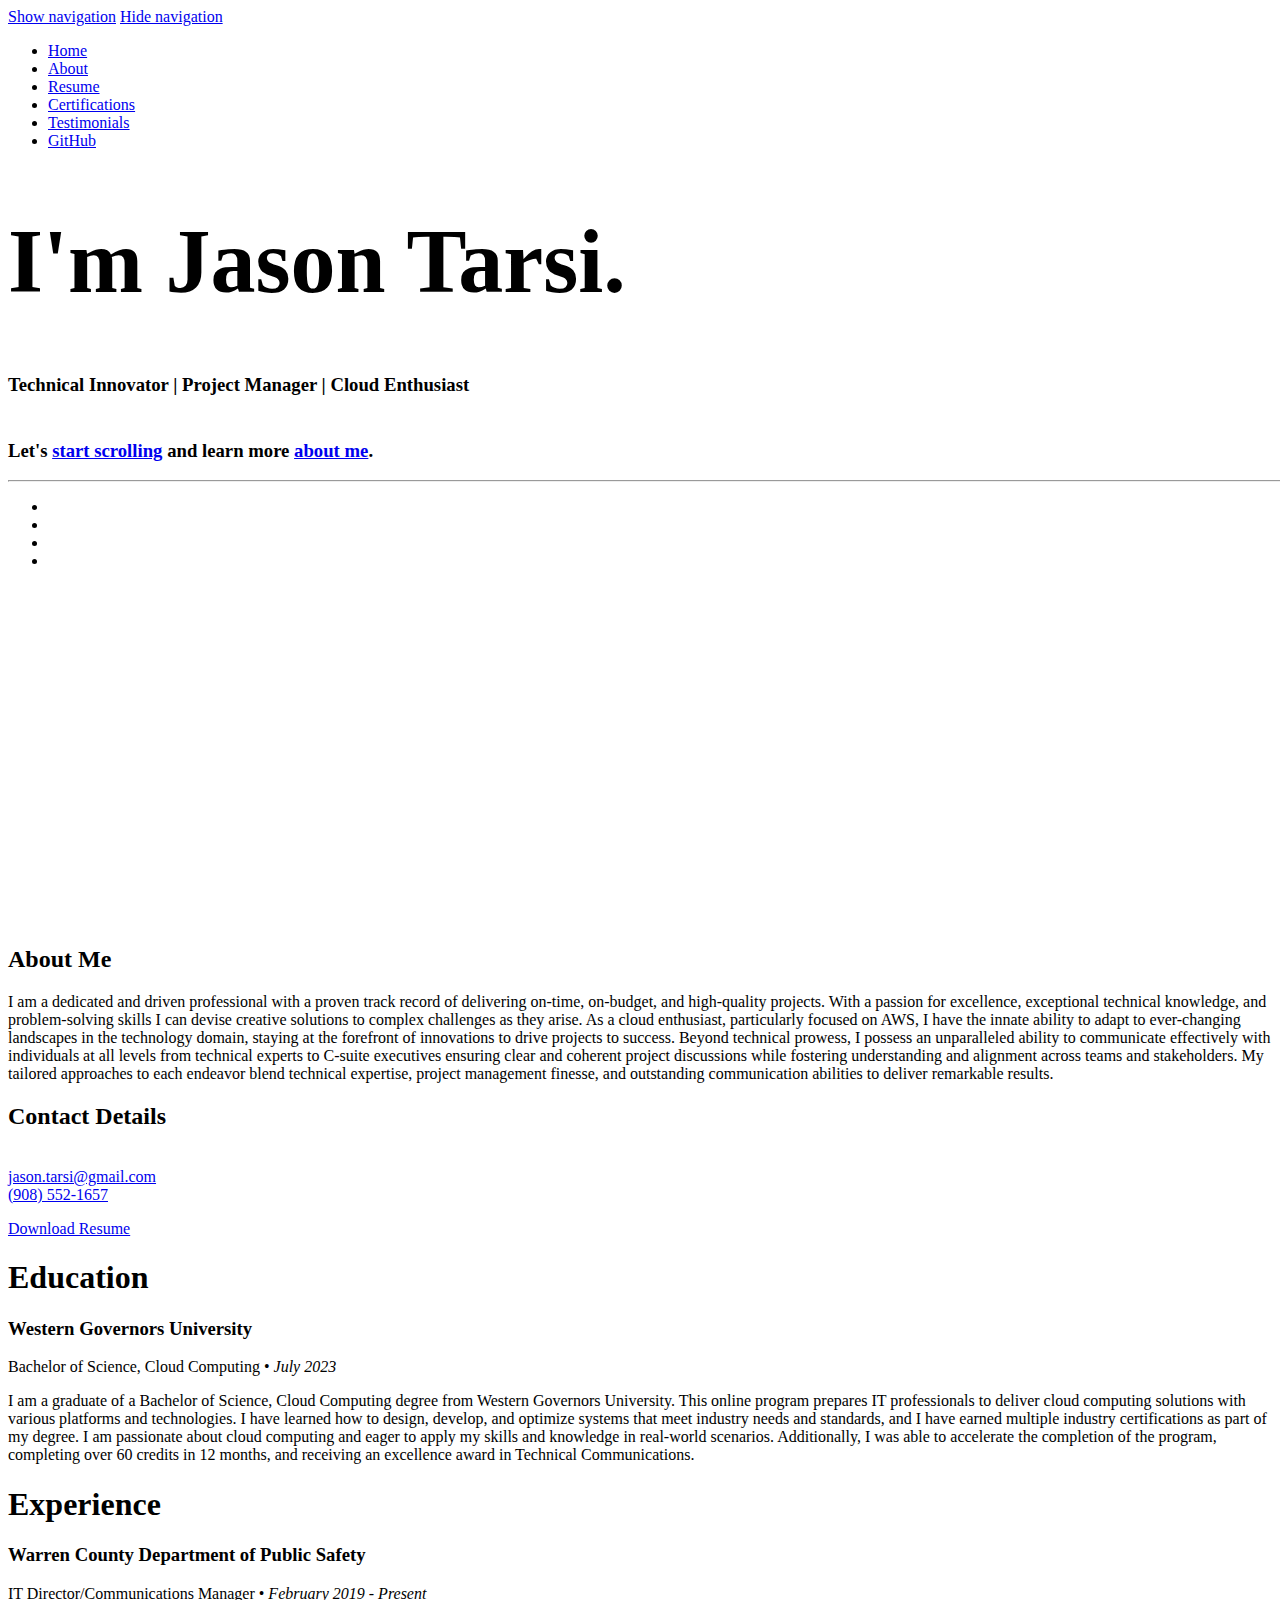
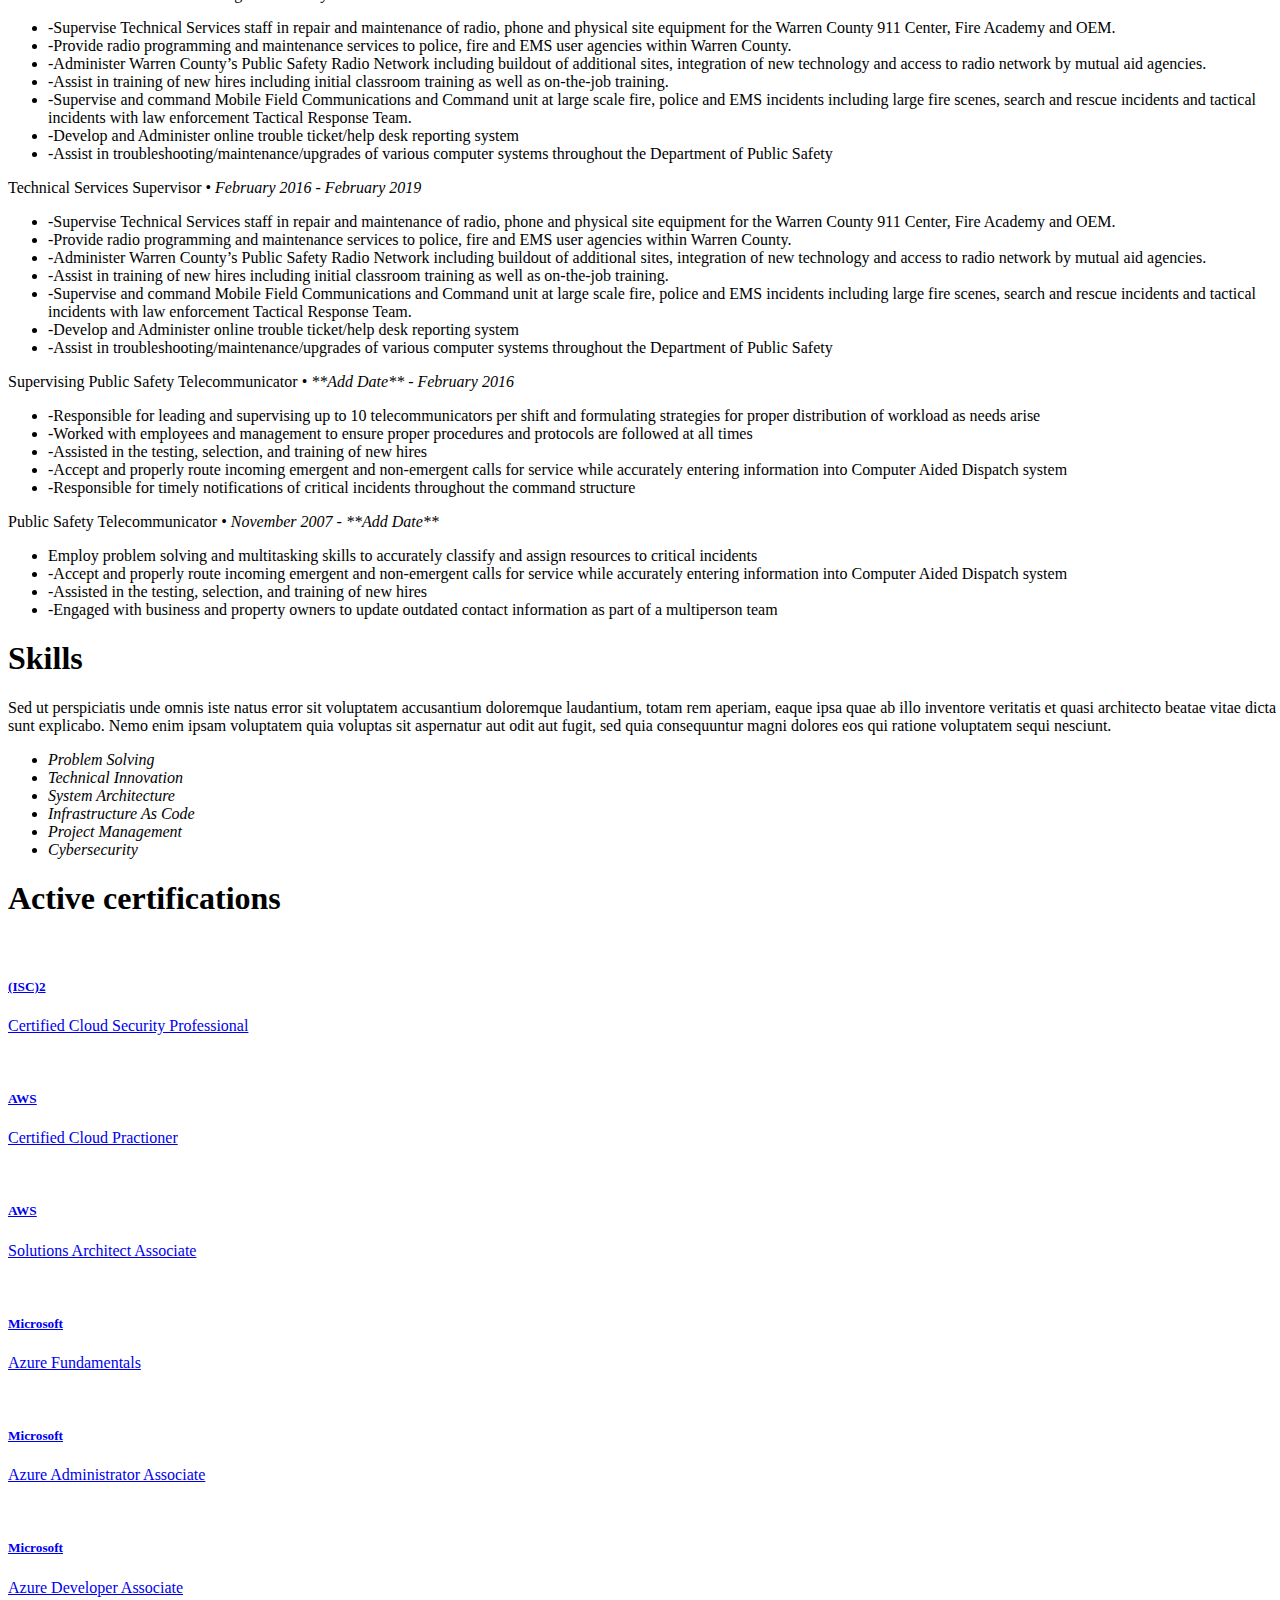
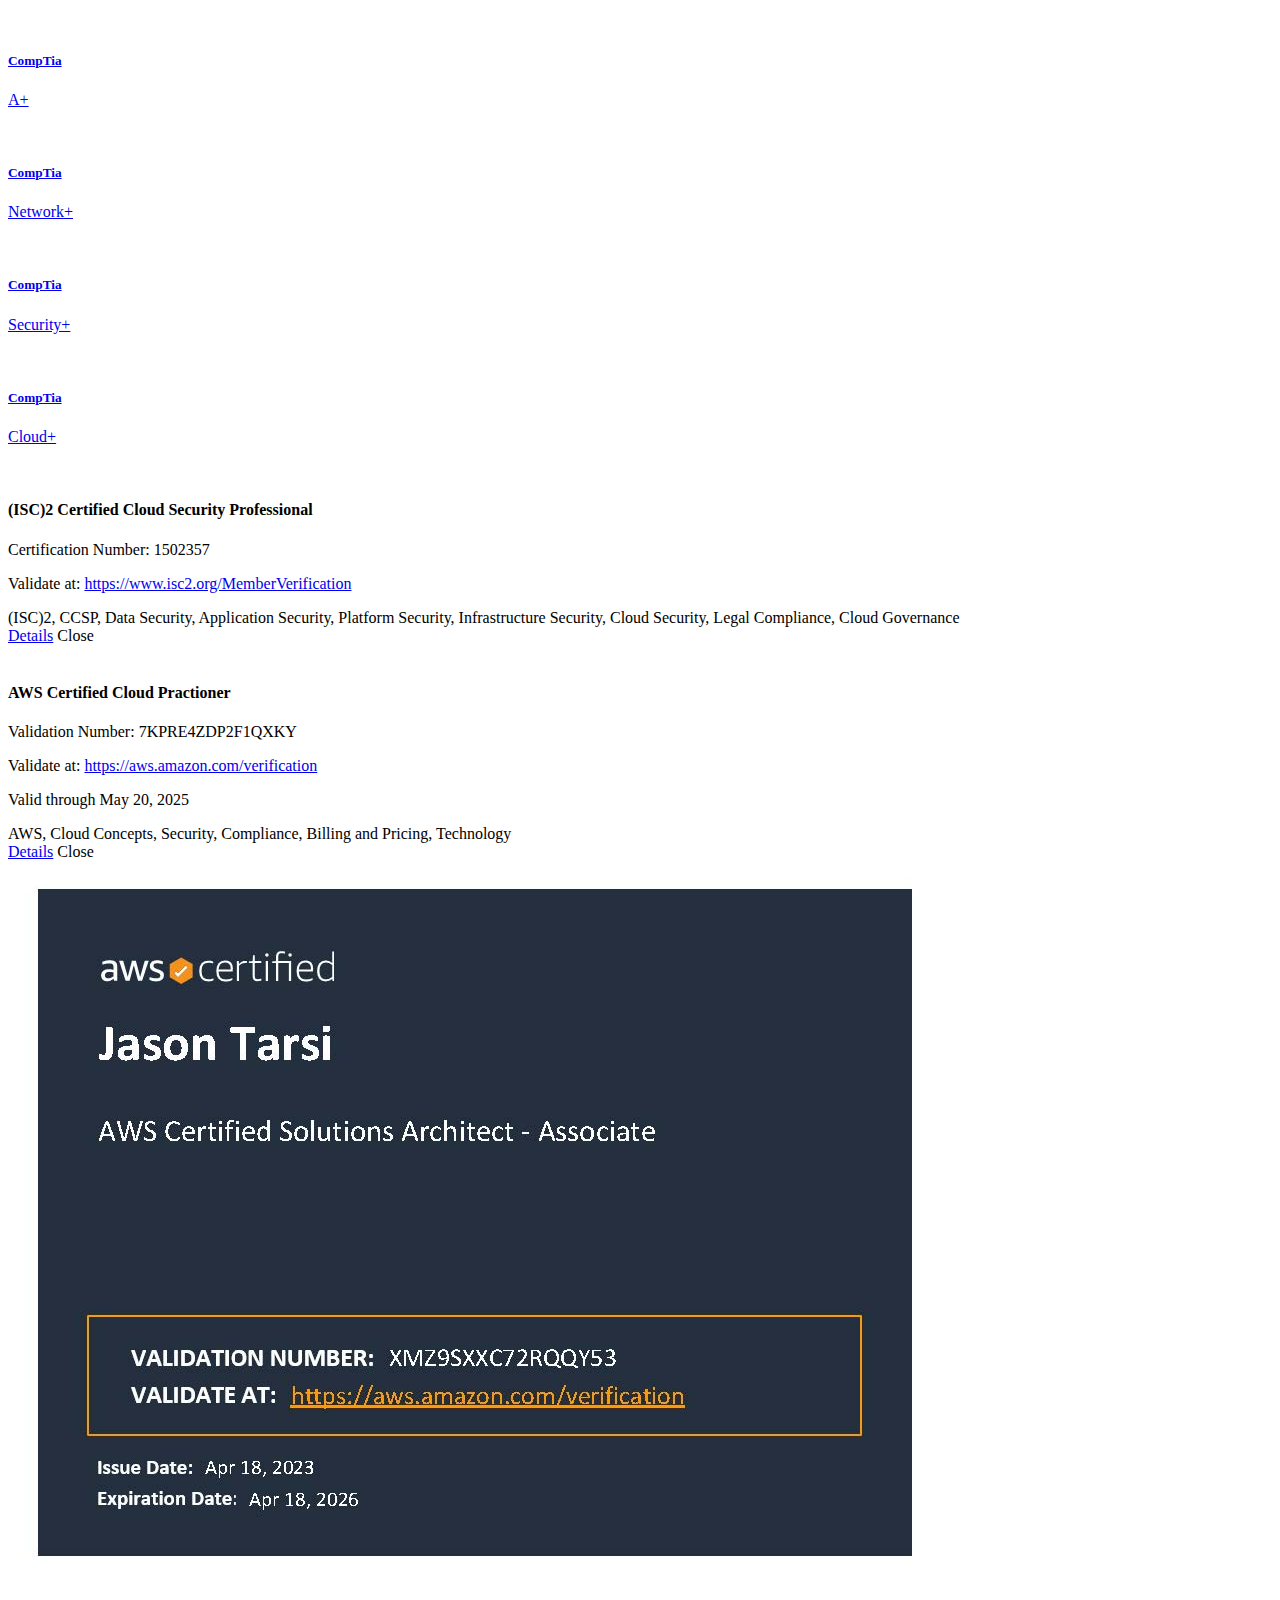
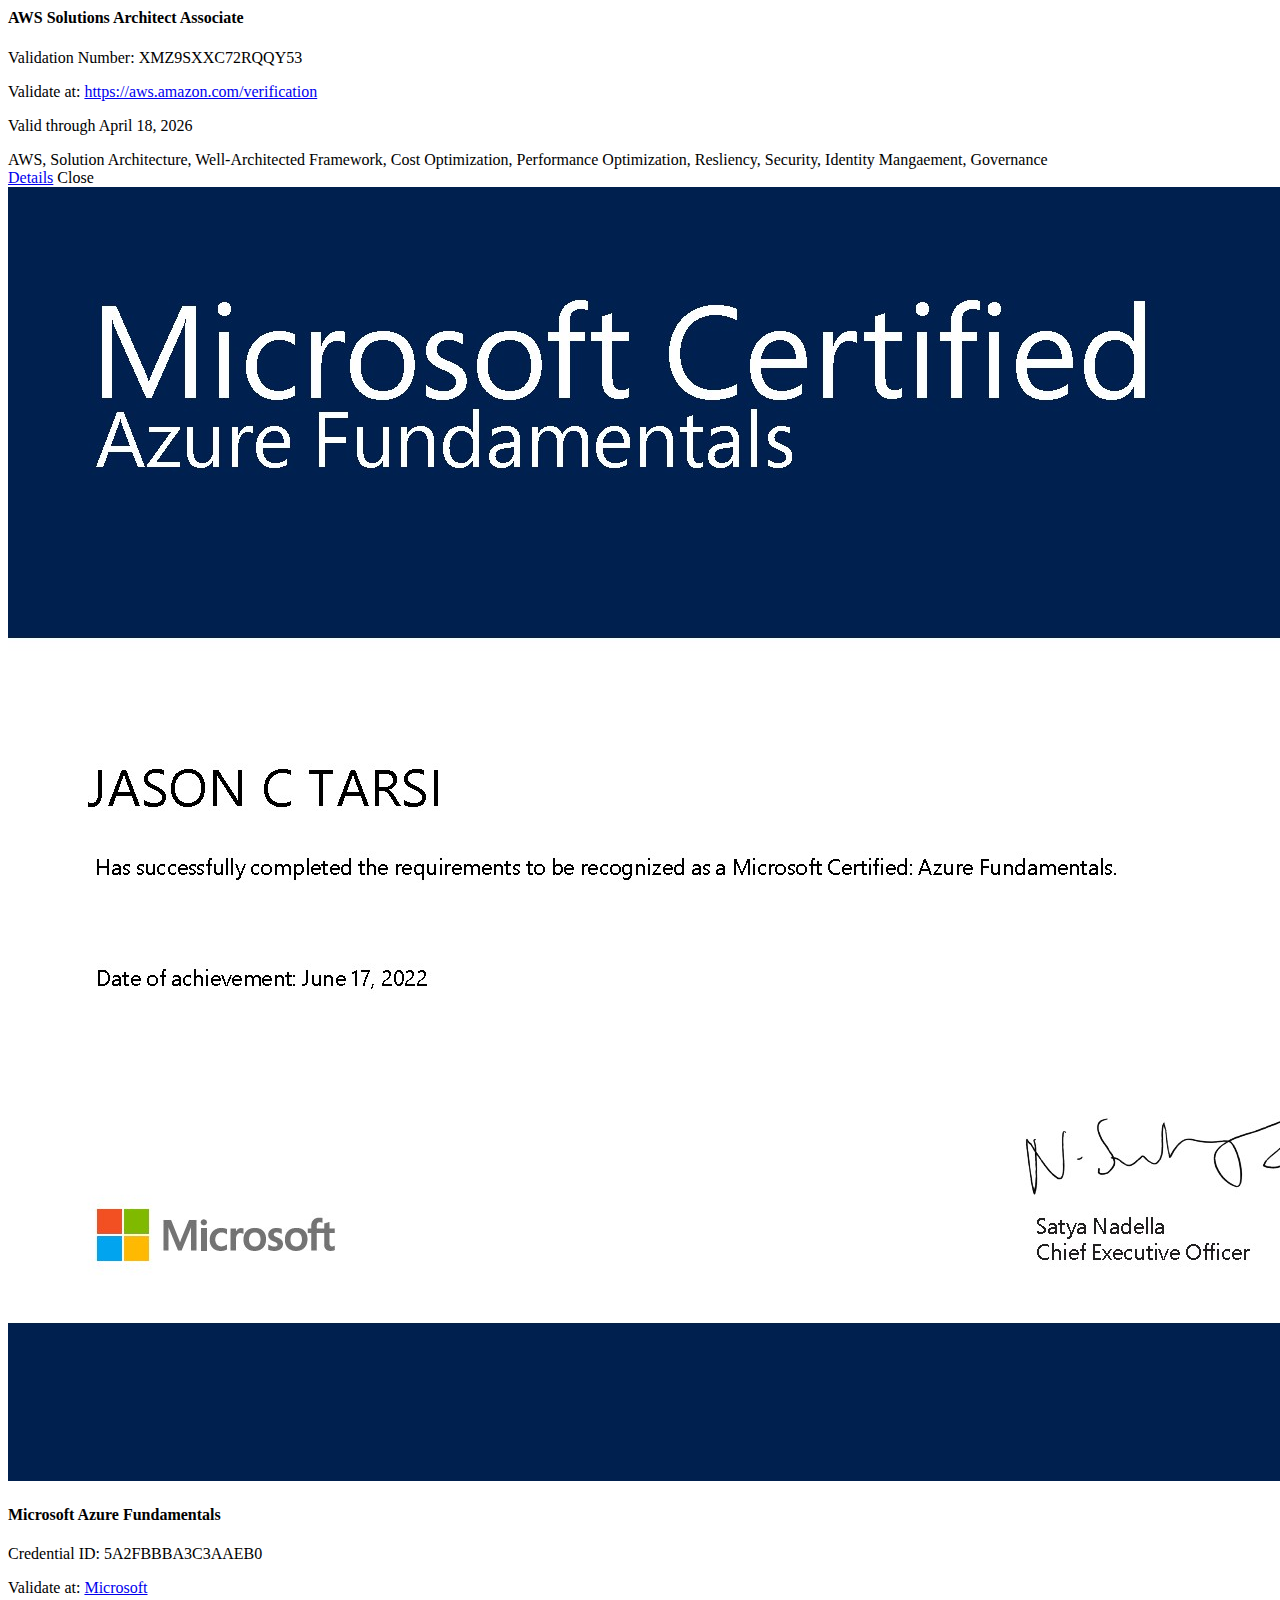
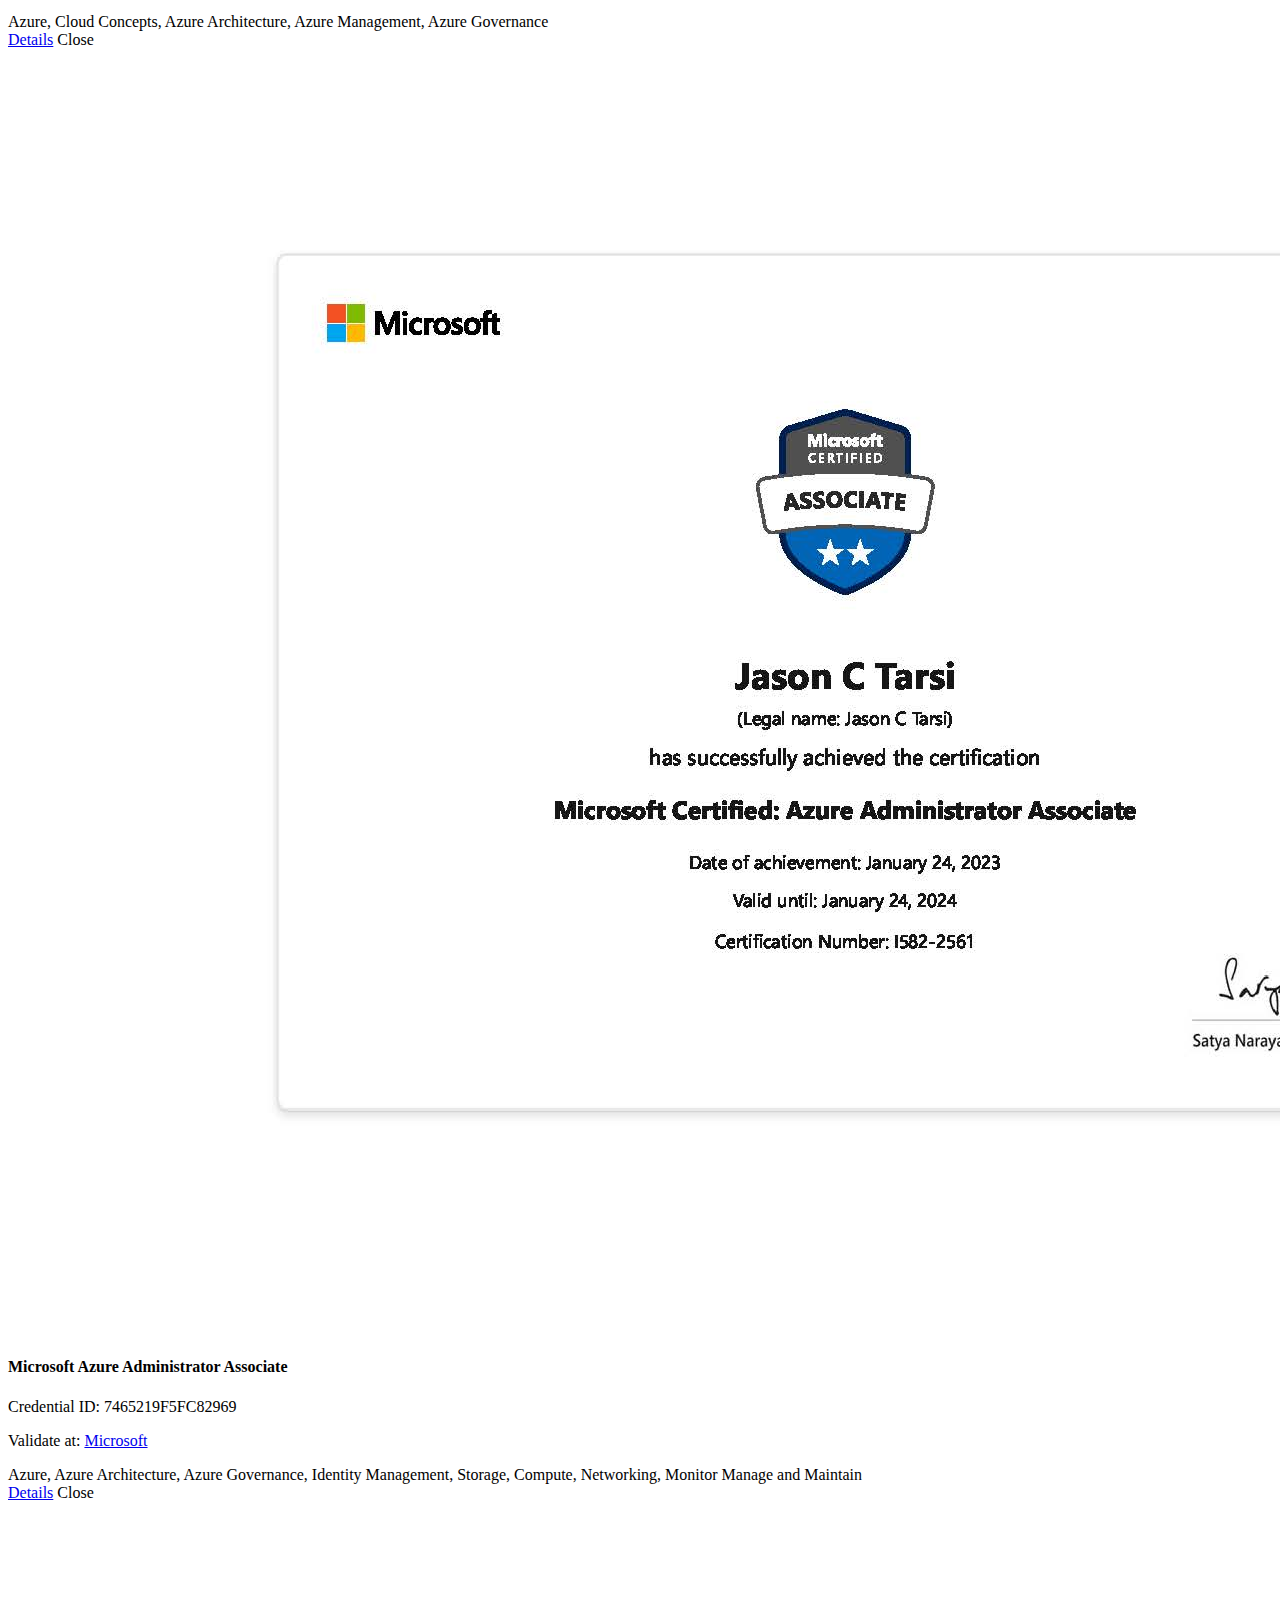
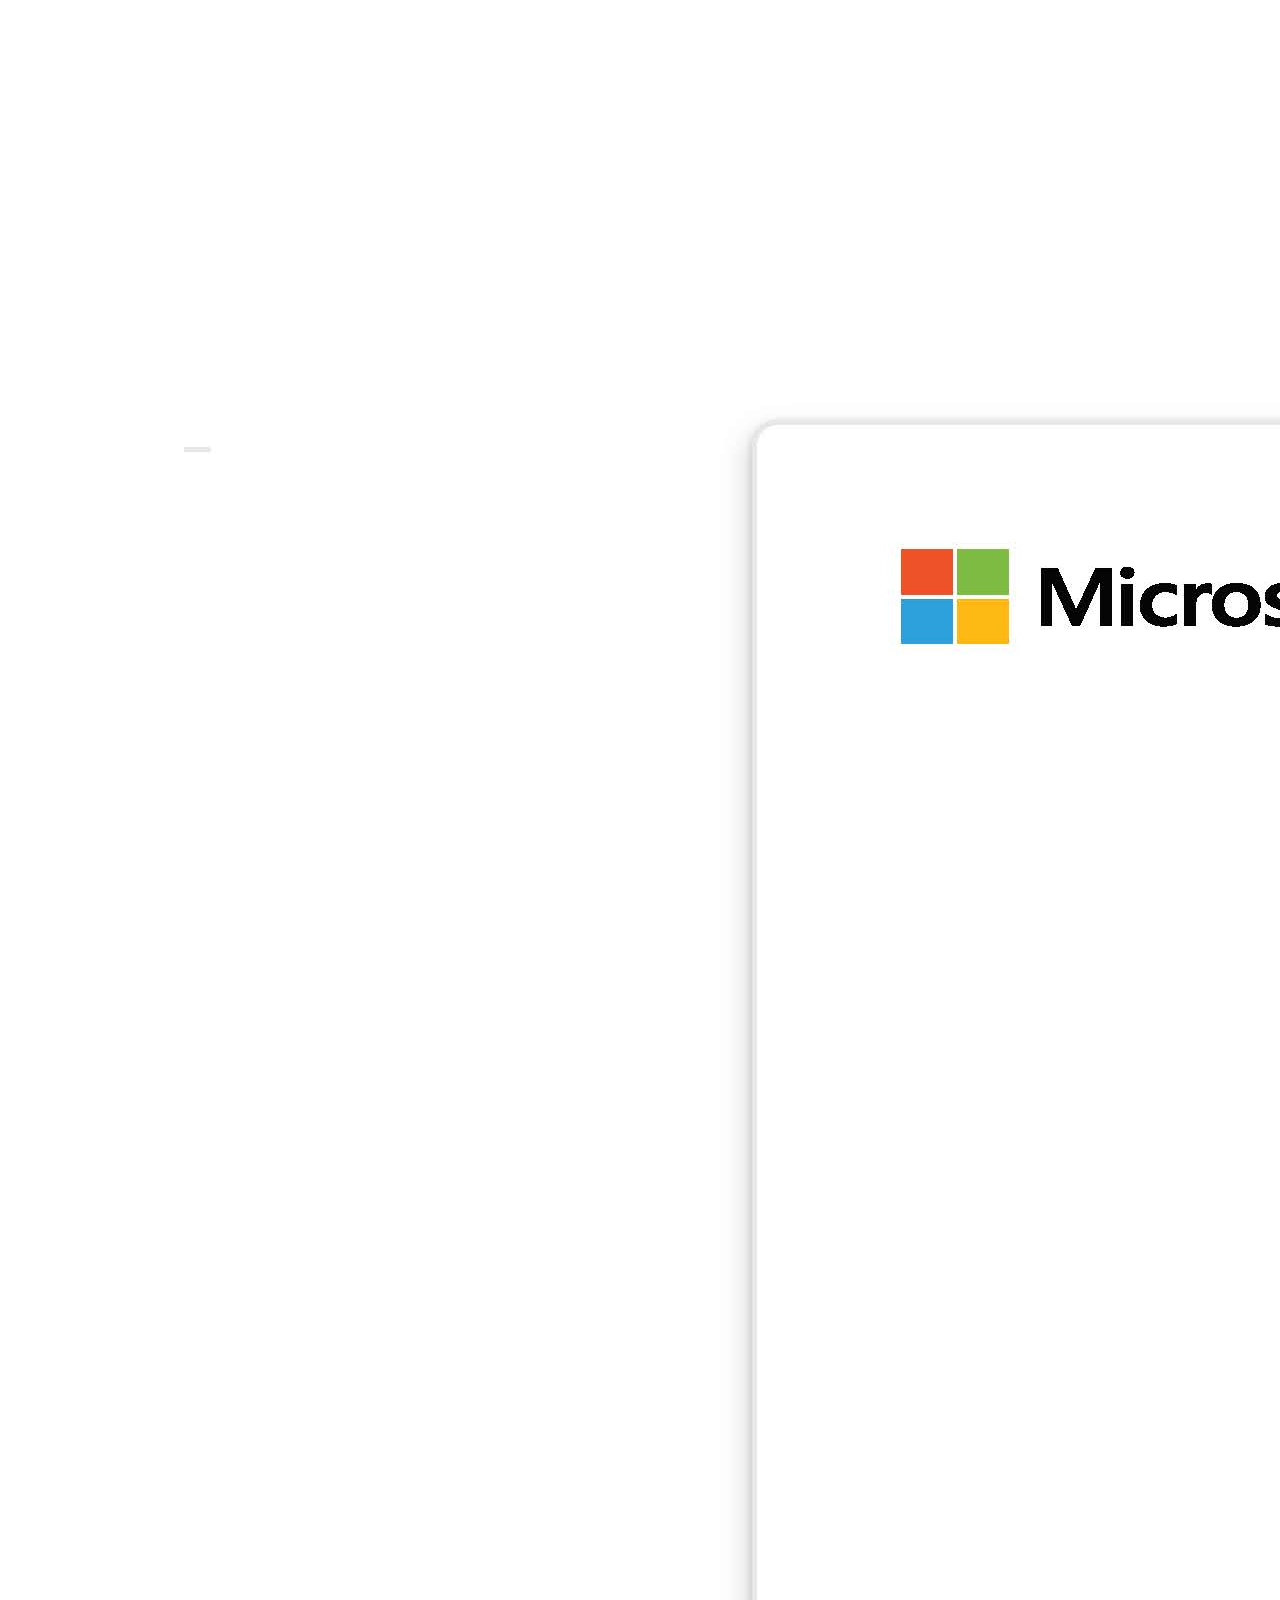
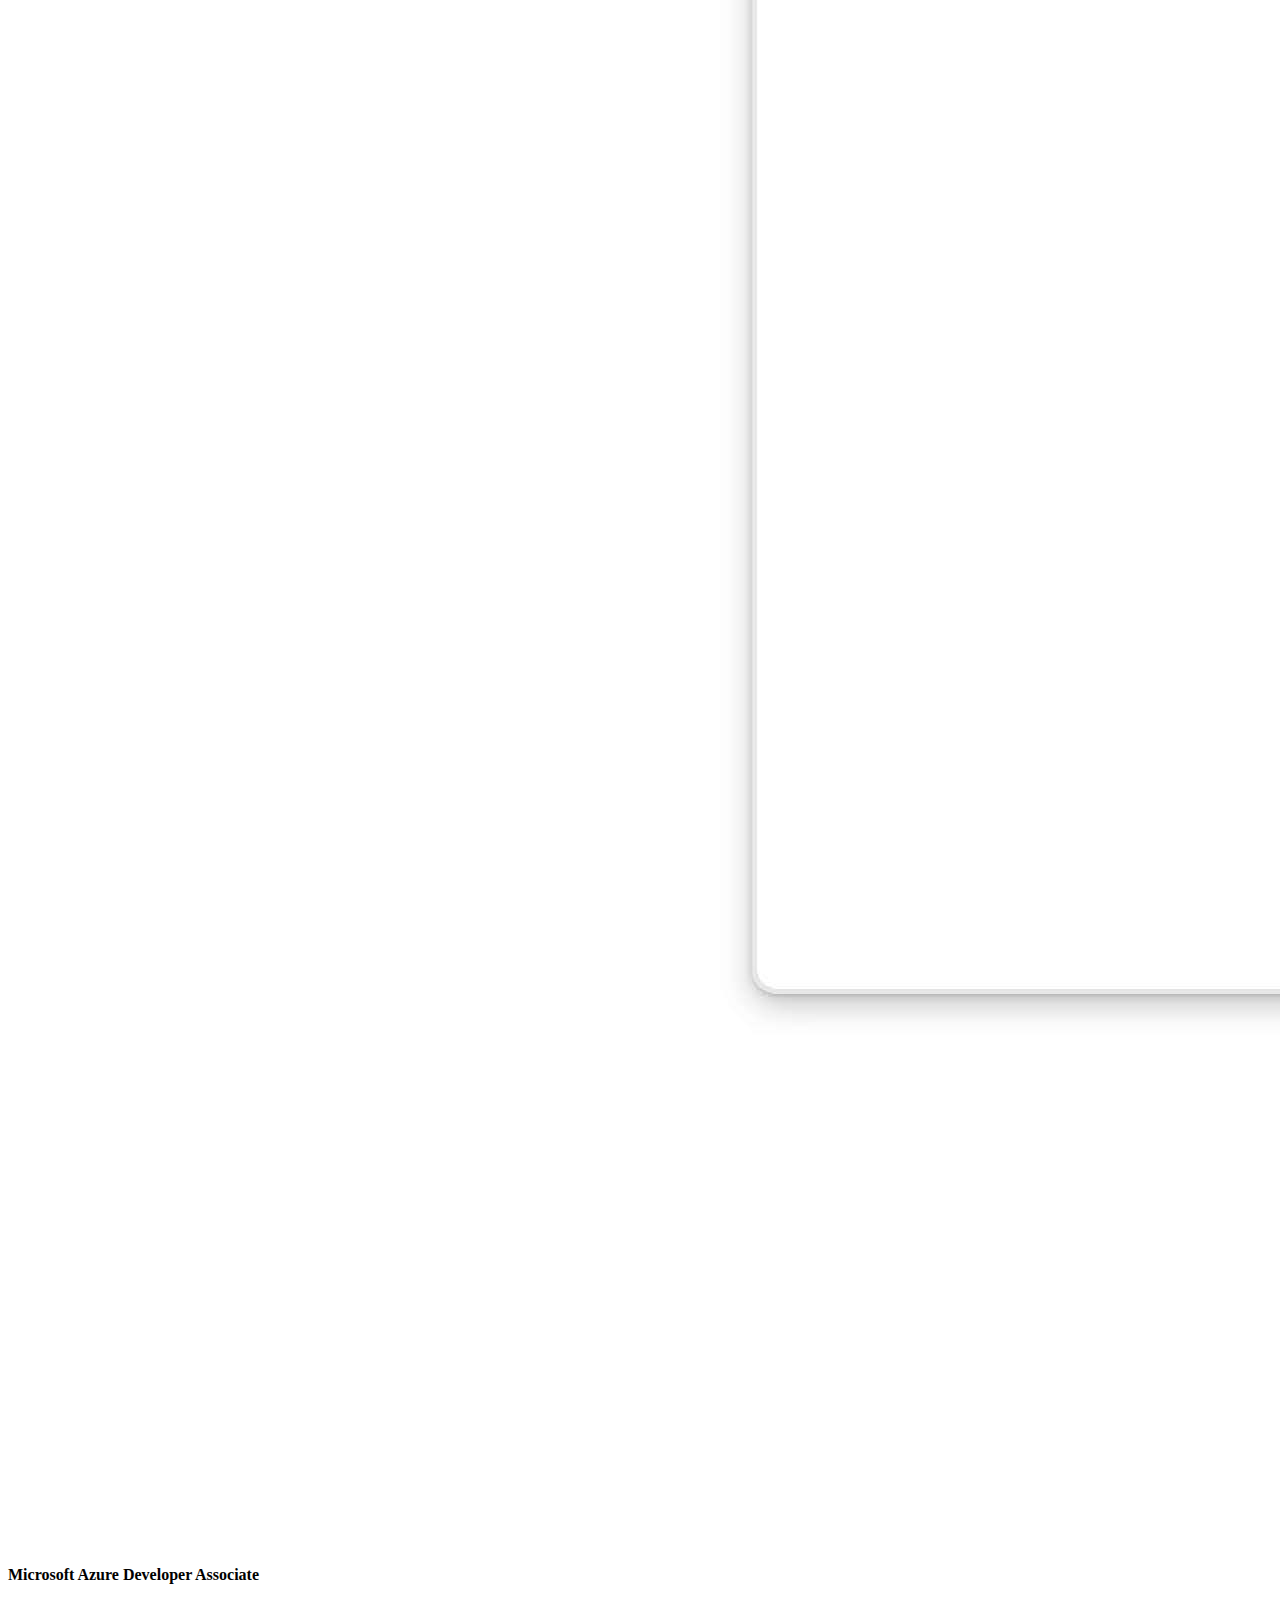
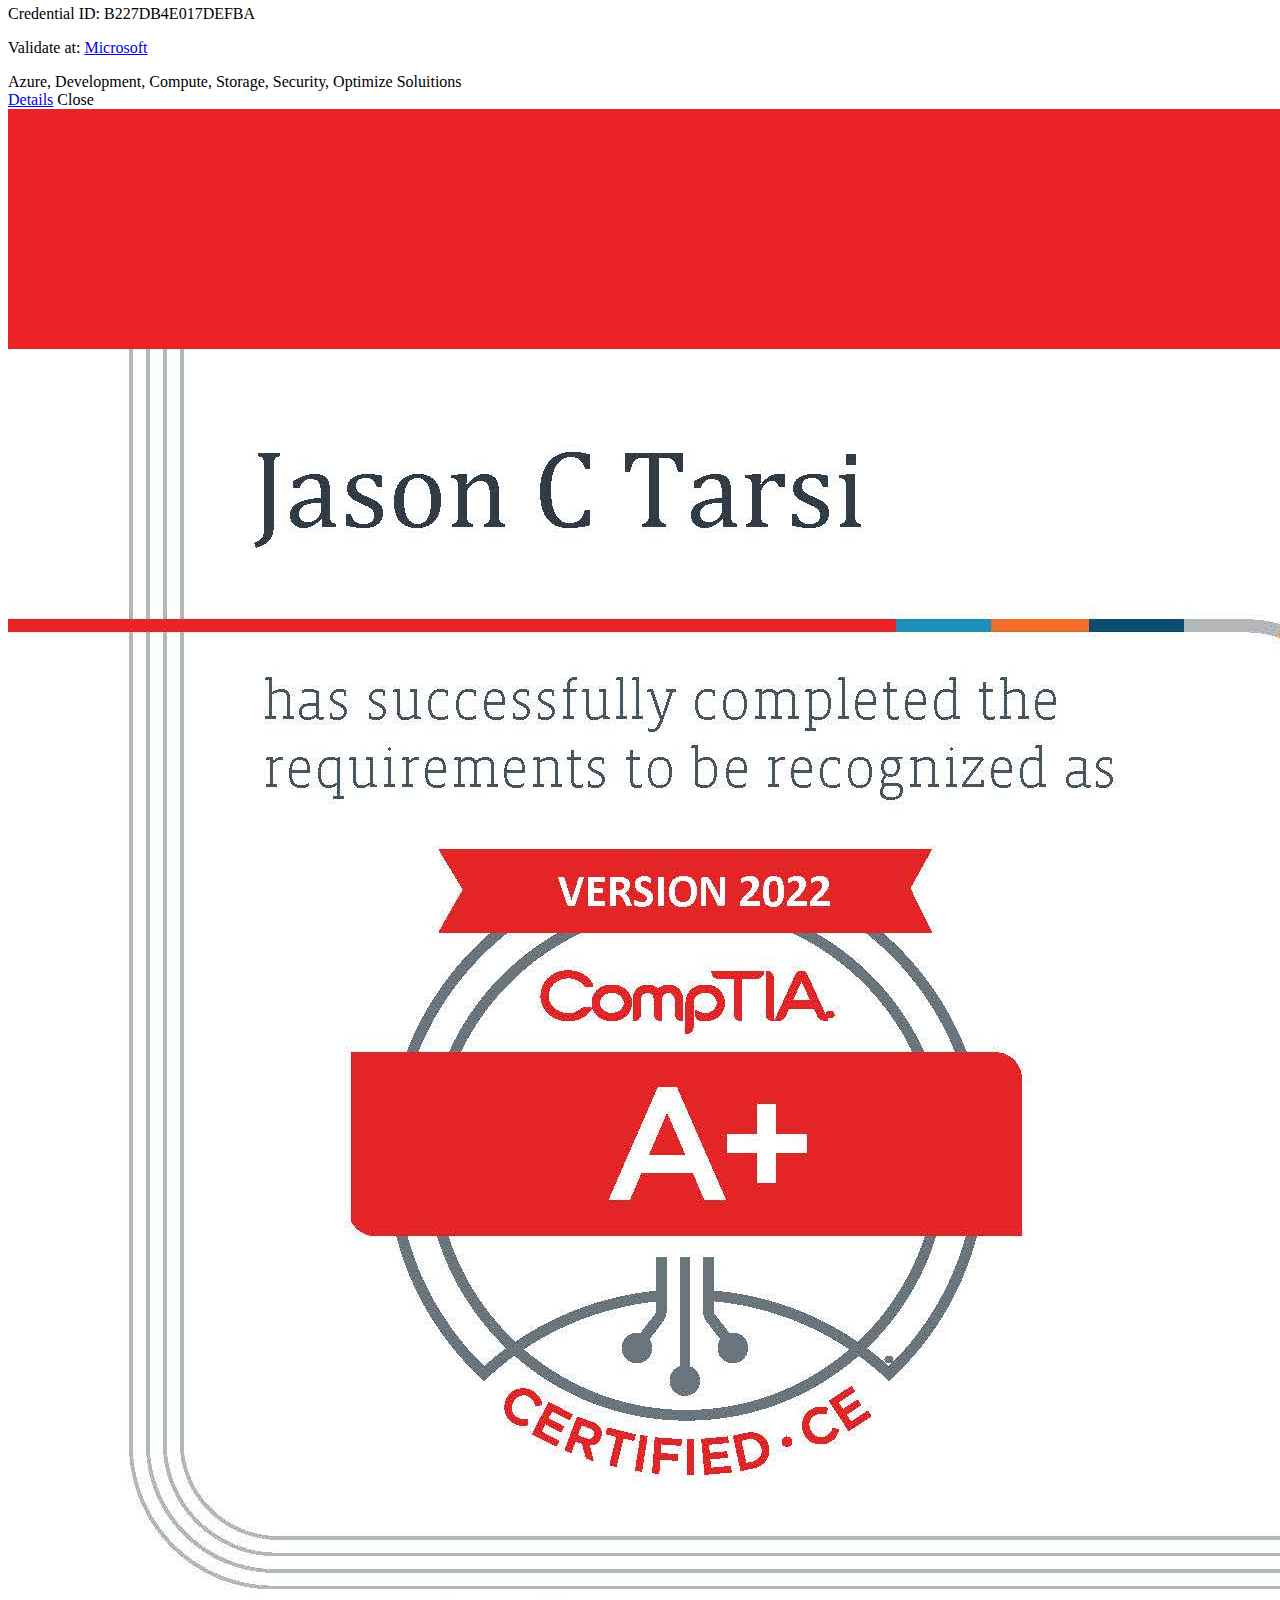
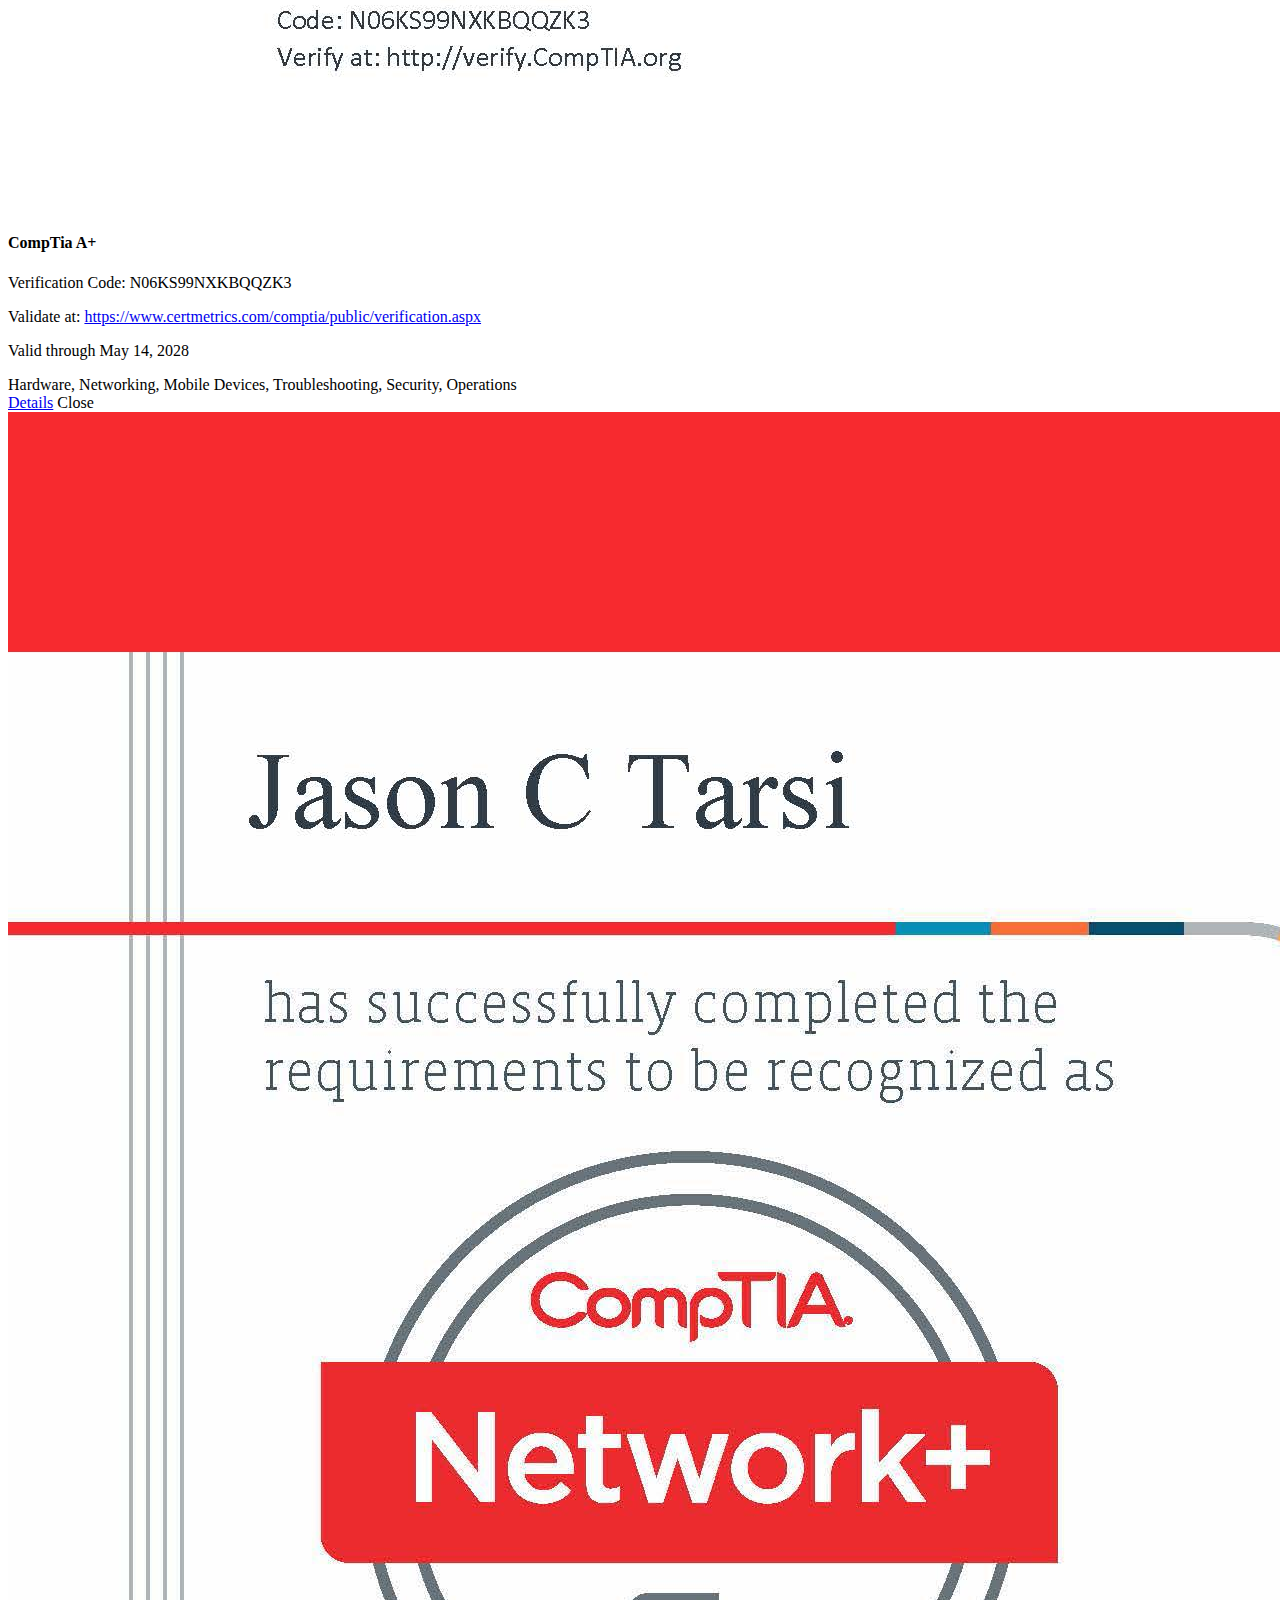
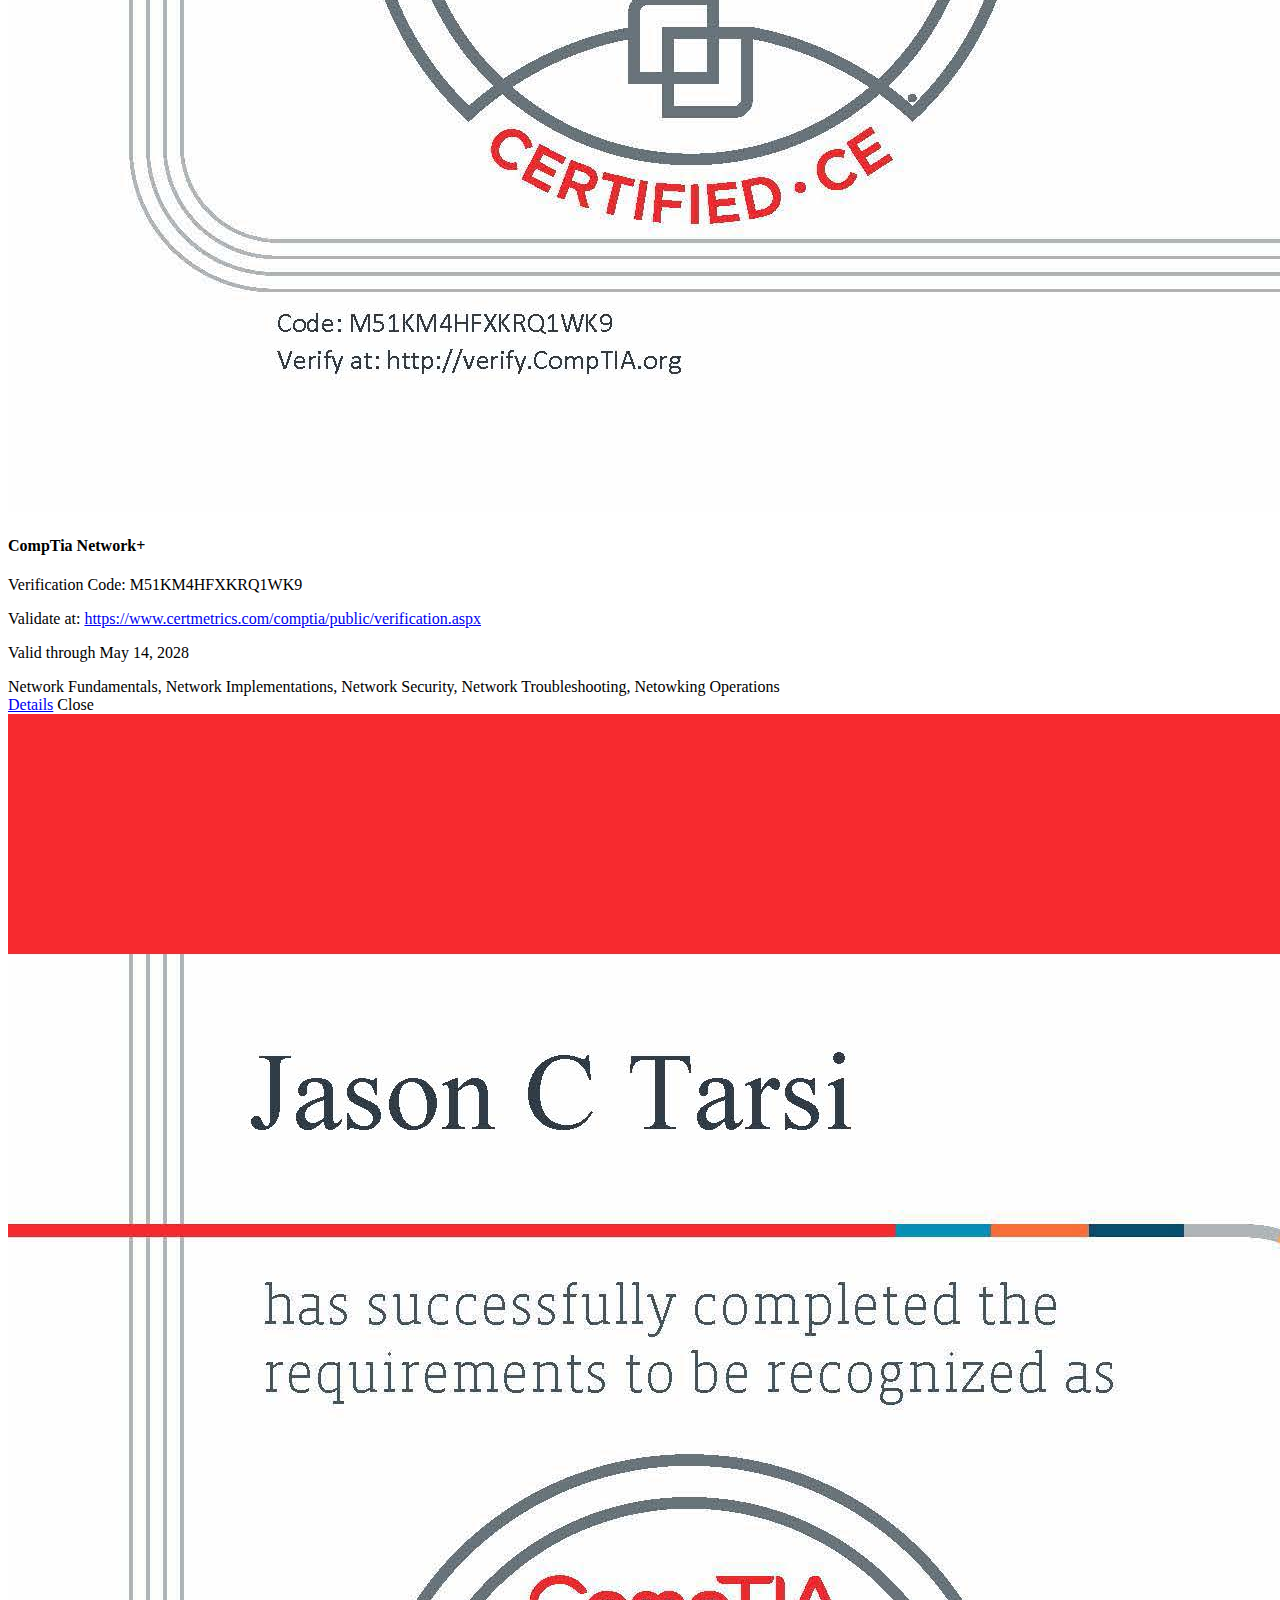
==== commit a51b40aa: "updated code" ====
--- a/resume/index.html
+++ b/resume/index.html
@@ -19,22 +19,22 @@
 
 	<!-- CSS
     ================================================== -->
-   <link rel="stylesheet" href="css/default.css">
-	<link rel="stylesheet" href="css/layout.css">
-   <link rel="stylesheet" href="css/media-queries.css">
-   <link rel="stylesheet" href="css/magnific-popup.css">
+   <link rel="stylesheet" href="resume/css/default.css">
+	<link rel="stylesheet" href="resume/css/layout.css">
+   <link rel="stylesheet" href="resume/css/media-queries.css">
+   <link rel="stylesheet" href="resume/css/magnific-popup.css">
 
    <!-- Script
    ================================================== -->
-	<script src="js/modernizr.js"></script>
+	<script src="resume/js/modernizr.js"></script>
 
    <!-- Favicons
 	================================================== -->
-	<link rel="apple-touch-icon" sizes="180x180" href="/apple-touch-icon.png">
-   <link rel="icon" type="image/png" sizes="32x32" href="/favicon-32x32.png">
-   <link rel="icon" type="image/png" sizes="16x16" href="/favicon-16x16.png">
-   <link rel="manifest" href="/site.webmanifest">
-   <link rel="shortcut icon" href="favicon.png" >
+	<link rel="apple-touch-icon" sizes="180x180" href="/resume/apple-touch-icon.png">
+   <link rel="icon" type="image/png" sizes="32x32" href="/resume/favicon-32x32.png">
+   <link rel="icon" type="image/png" sizes="16x16" href="/resume/favicon-16x16.png">
+   <link rel="manifest" href="/resume/site.webmanifest">
+   <link rel="shortcut icon" href="resume/favicon.png" >
 </head>
 
 <body>
@@ -91,7 +91,7 @@
 
          <div class="three columns">
 
-            <img class="profile-pic"  src="images/profilepic.jpg" alt="" />
+            <img class="profile-pic"  src="resume/images/profilepic.jpg" alt="" />
 
          </div>
 
@@ -284,7 +284,7 @@
                   <div class="item-wrap">
 
                      <a href="#modal-01" title="">
-                        <img alt="" src="images/portfolio/isc-ccsp.png">
+                        <img alt="" src="resume/images/portfolio/isc-ccsp.png">
                         <div class="overlay">
                            <div class="portfolio-item-meta">
           					      <h5>(ISC)2</h5>
@@ -301,7 +301,7 @@
                   <div class="item-wrap">
 
                      <a href="#modal-02" title="">
-                        <img alt="" src="images/portfolio/aws-ccp.png">
+                        <img alt="" src="resume/images/portfolio/aws-ccp.png">
                         <div class="overlay">
                            <div class="portfolio-item-meta">
           					      <h5>AWS</h5>
@@ -318,7 +318,7 @@
                   <div class="item-wrap">
 
                      <a href="#modal-03" title="">
-                        <img alt="" src="images/portfolio/aws-saa.png">
+                        <img alt="" src="resume/images/portfolio/aws-saa.png">
                         <div class="overlay">
                            <div class="portfolio-item-meta">
           					      <h5>AWS</h5>
@@ -335,7 +335,7 @@
                   <div class="item-wrap">
 
                      <a href="#modal-04" title="">
-                        <img alt="" src="images/portfolio/az-af.png">
+                        <img alt="" src="resume/images/portfolio/az-af.png">
                         <div class="overlay">
                            <div class="portfolio-item-meta">
           					      <h5>Microsoft</h5>
@@ -352,7 +352,7 @@
                   <div class="item-wrap">
 
                      <a href="#modal-05" title="">
-                        <img alt="" src="images/portfolio/az-aa.png">
+                        <img alt="" src="resume/images/portfolio/az-aa.png">
                         <div class="overlay">
                            <div class="portfolio-item-meta">
           					      <h5>Microsoft</h5>
@@ -369,7 +369,7 @@
                   <div class="item-wrap">
 
                      <a href="#modal-06" title="">
-                        <img alt="" src="images/portfolio/az-ad.png">
+                        <img alt="" src="resume/images/portfolio/az-ad.png">
                         <div class="overlay">
                            <div class="portfolio-item-meta">
           					      <h5>Microsoft</h5>
@@ -386,7 +386,7 @@
                   <div class="item-wrap">
 
                      <a href="#modal-07" title="">
-                        <img alt="" src="images/portfolio/ct-ap.png">
+                        <img alt="" src="resume/images/portfolio/ct-ap.png">
                         <div class="overlay">
                            <div class="portfolio-item-meta">
           					      <h5>CompTia</h5>
@@ -403,7 +403,7 @@
                   <div class="item-wrap">
 
                      <a href="#modal-08" title="">
-                        <img alt="" src="images/portfolio/ct-np.png">
+                        <img alt="" src="resume/images/portfolio/ct-np.png">
                         <div class="overlay">
                            <div class="portfolio-item-meta">
           					      <h5>CompTia</h5>
@@ -420,7 +420,7 @@
                   <div class="item-wrap">
 
                      <a href="#modal-09" title="">
-                        <img alt="" src="images/portfolio/ct-sp.png">
+                        <img alt="" src="resume/images/portfolio/ct-sp.png">
                         <div class="overlay">
                            <div class="portfolio-item-meta">
           					      <h5>CompTia</h5>
@@ -437,7 +437,7 @@
                   <div class="item-wrap">
 
                      <a href="#modal-10" title="">
-                        <img alt="" src="images/portfolio/ct-cp.png">
+                        <img alt="" src="resume/images/portfolio/ct-cp.png">
                         <div class="overlay">
                            <div class="portfolio-item-meta">
           					      <h5>CompTia</h5>
@@ -460,7 +460,7 @@
 
          <div id="modal-01" class="popup-modal mfp-hide">
 
-		      <img class="scale-with-grid" src="images/portfolio/modals/m-isc-ccsp.jpg" alt="" />
+		      <img class="scale-with-grid" src="resume/images/portfolio/modals/m-isc-ccsp.jpg" alt="" />
 
 		      <div class="description-box">
                <h4>(ISC)2 Certified Cloud Security Professional</h4>
@@ -478,7 +478,7 @@
 
          <div id="modal-02" class="popup-modal mfp-hide">
 
-		      <img class="scale-with-grid" src="images/portfolio/modals/m-aws-ccp.jpg" alt="" />
+		      <img class="scale-with-grid" src="resume/images/portfolio/modals/m-aws-ccp.jpg" alt="" />
 
 		      <div class="description-box">
 			      <h4>AWS Certified Cloud Practioner</h4>
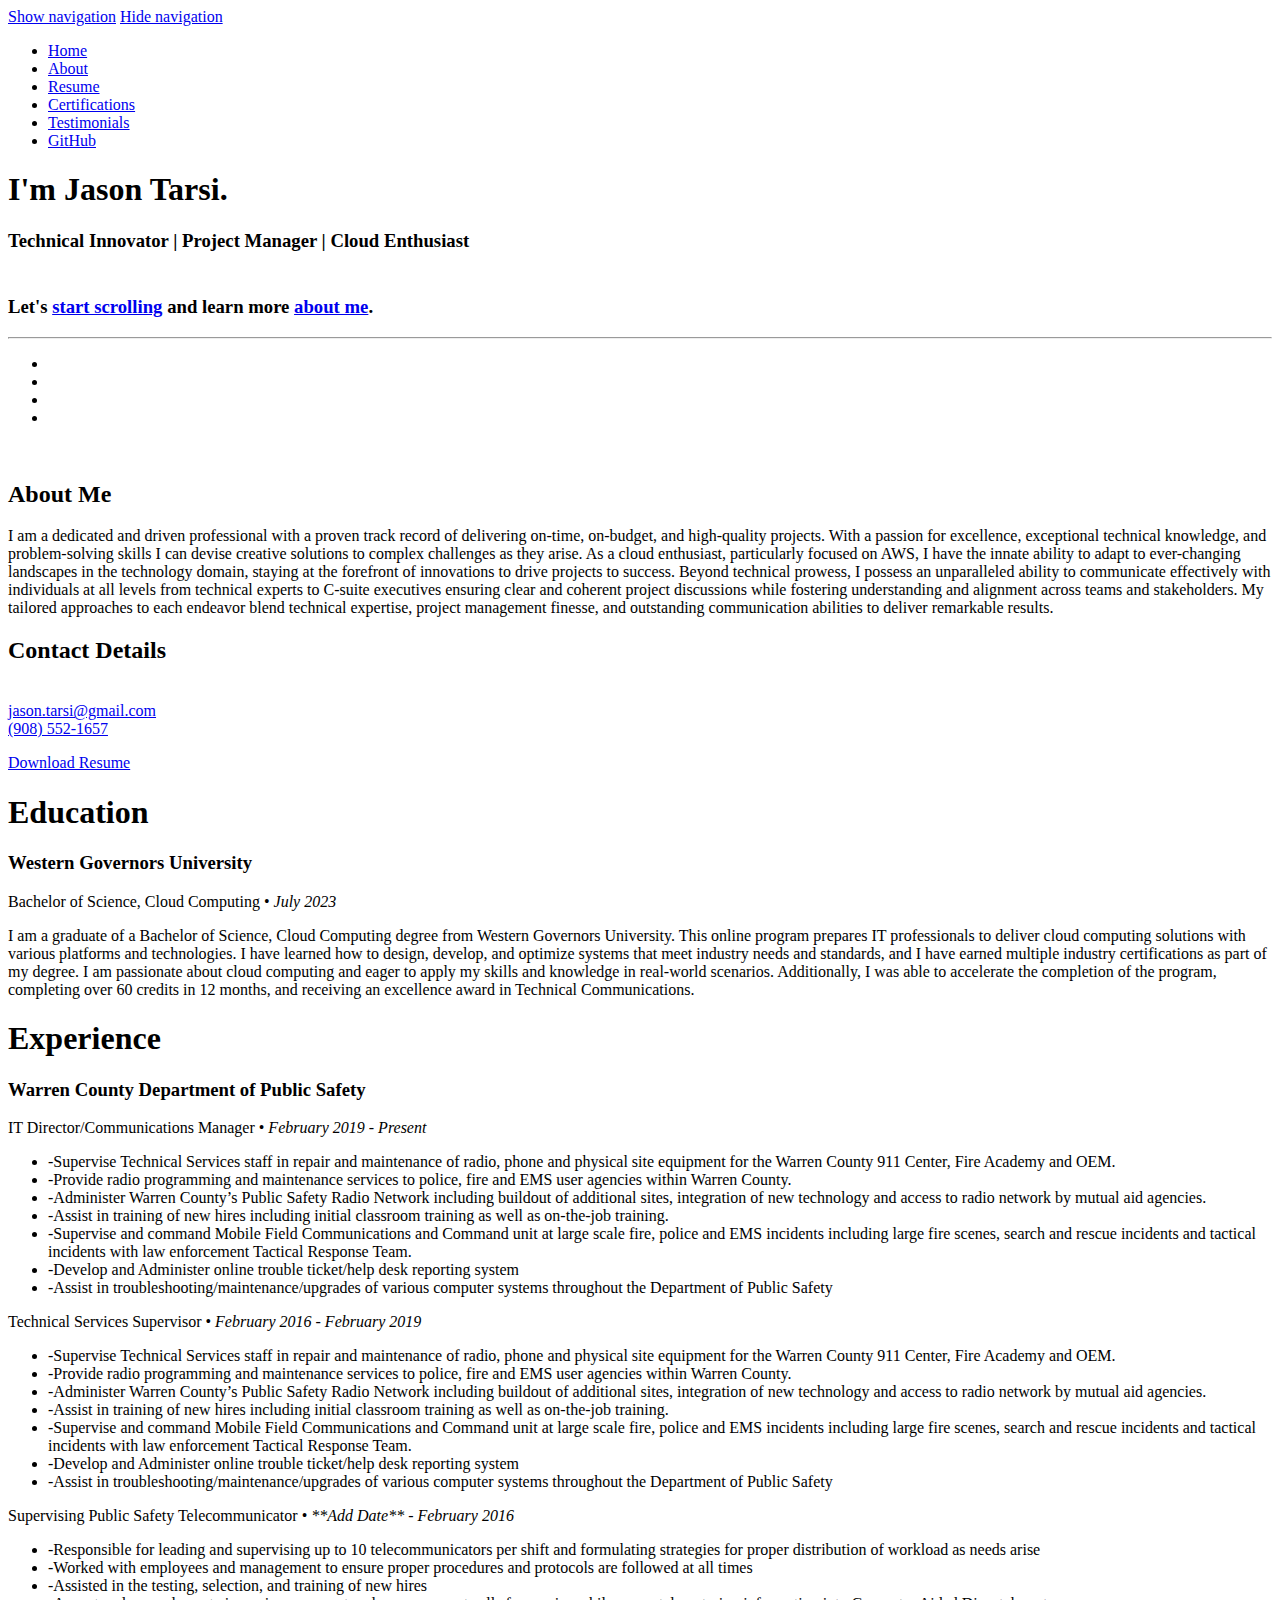
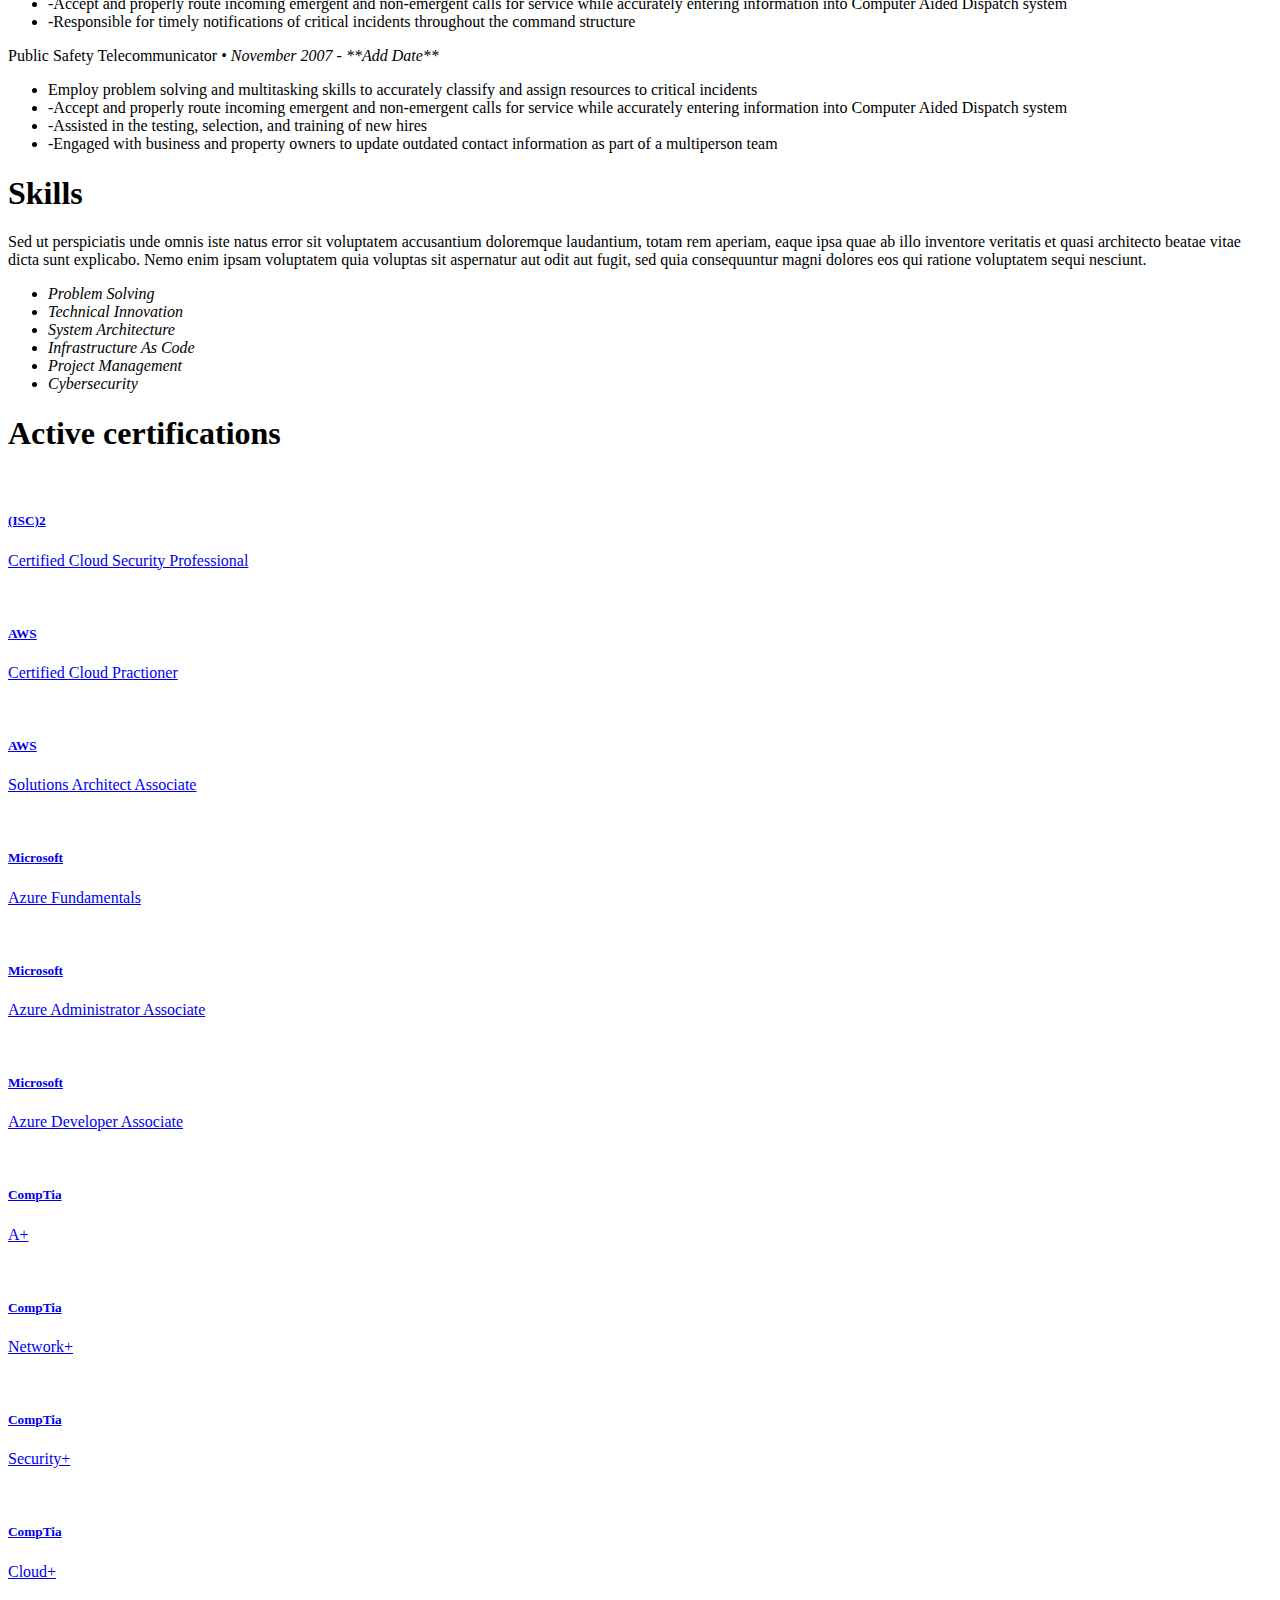
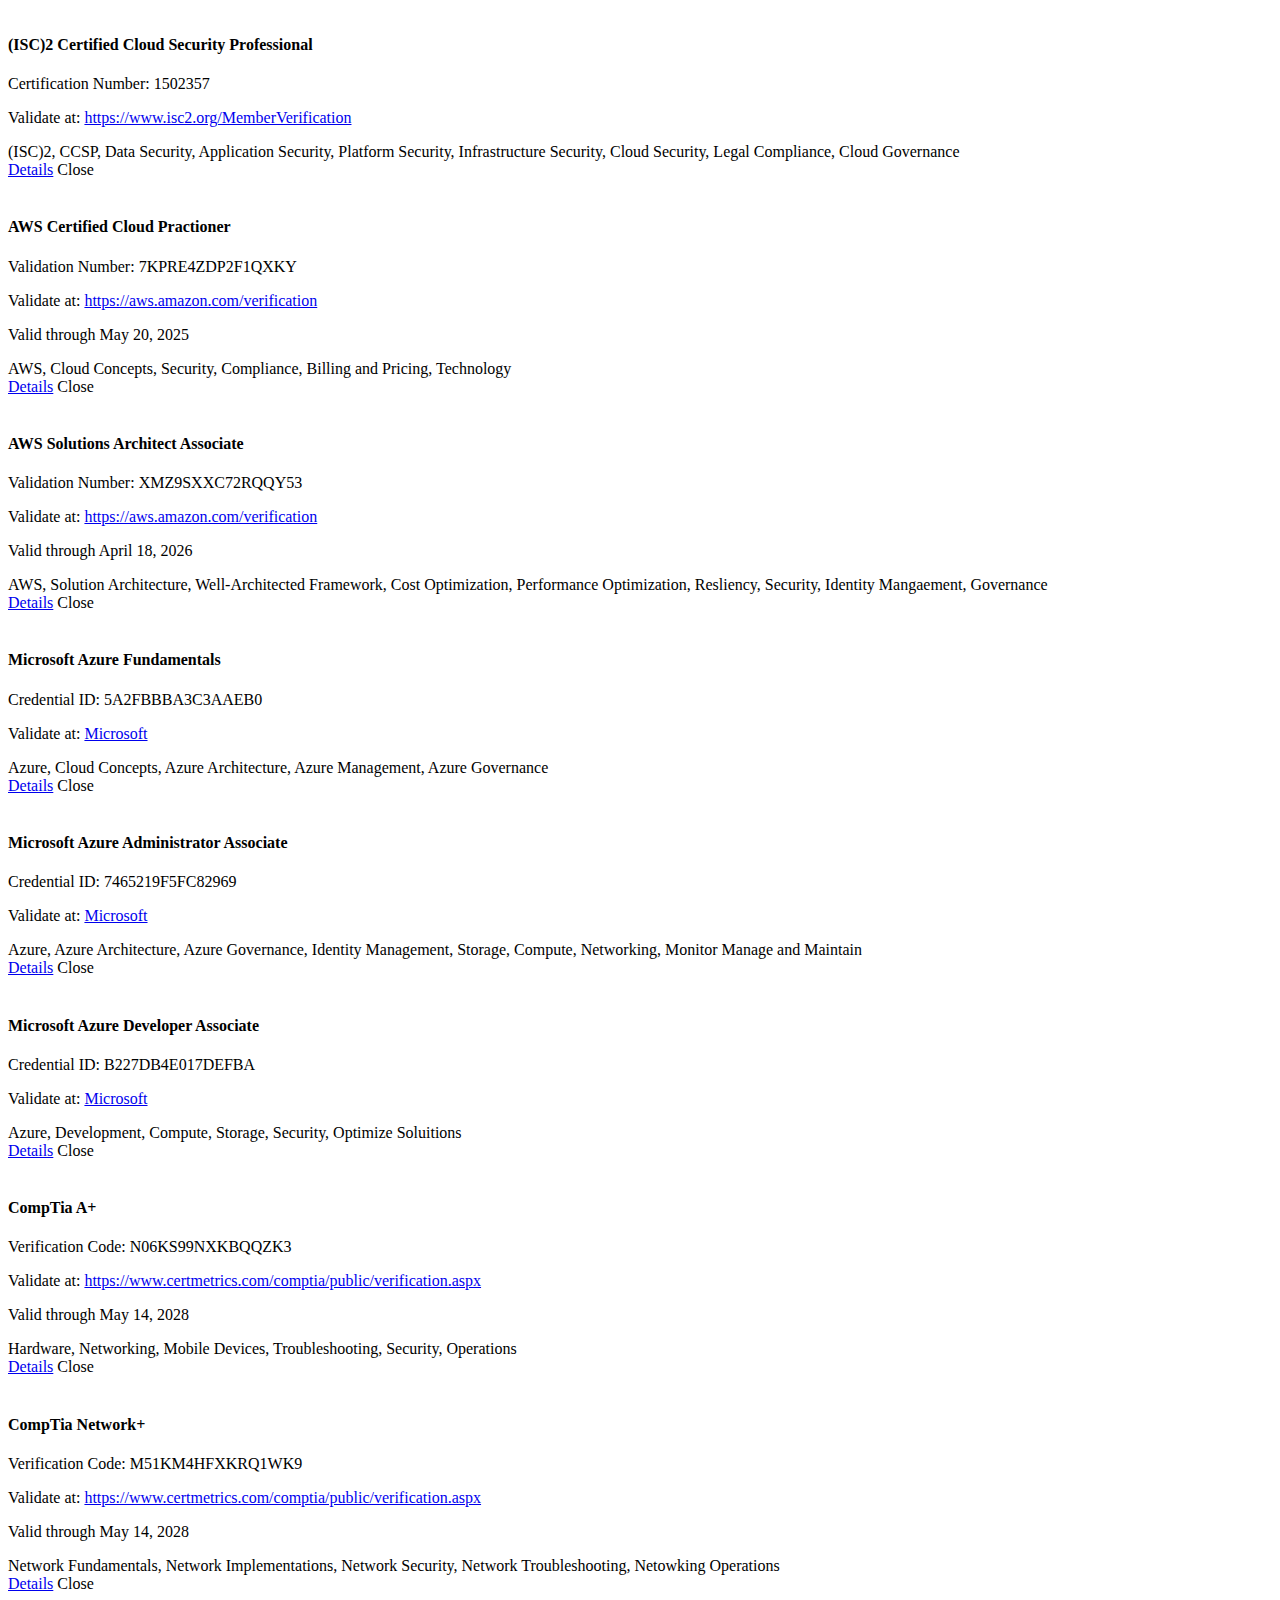
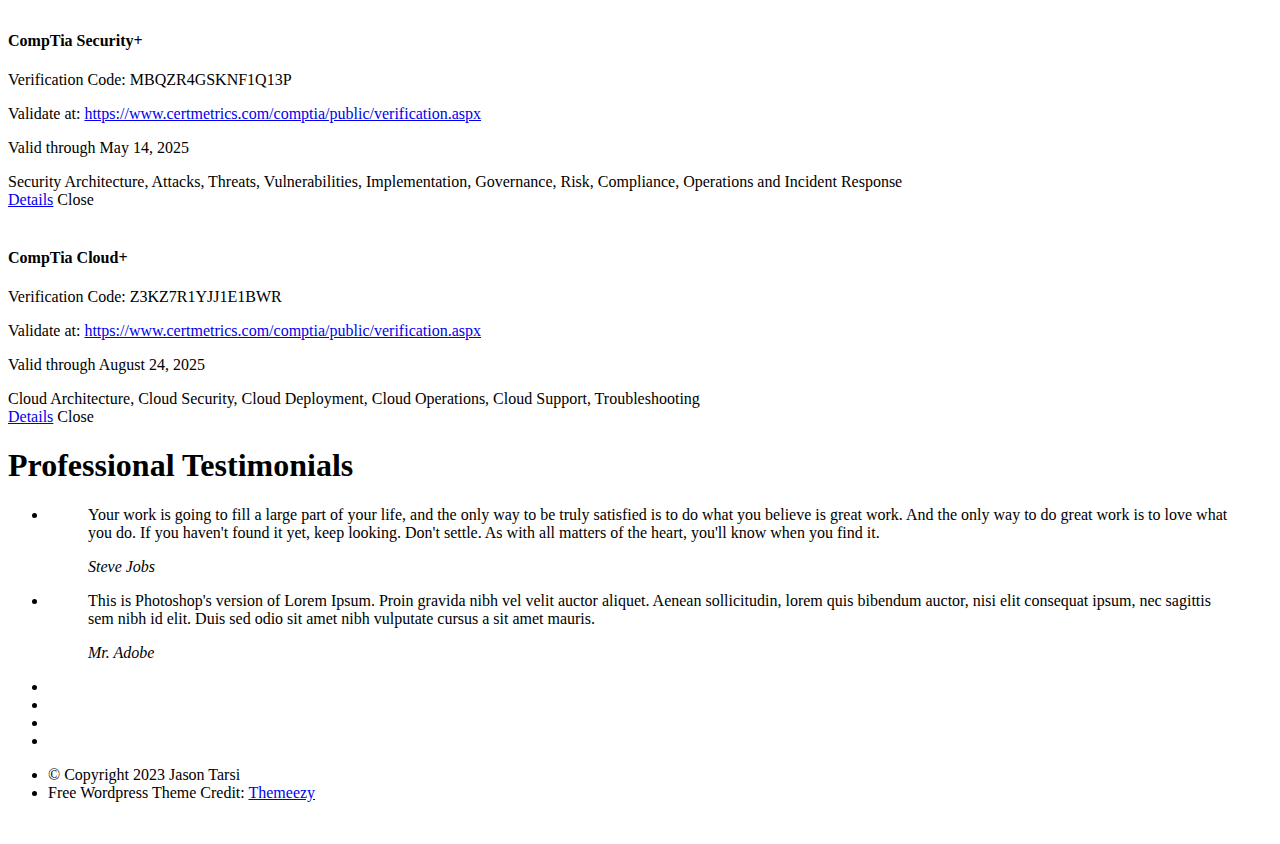
==== commit 2570c308: "updated code for new folder structure" ====
--- a/resume/index.html
+++ b/resume/index.html
@@ -497,7 +497,7 @@
 
          <div id="modal-03" class="popup-modal mfp-hide">
 
-		      <img class="scale-with-grid" src="images/portfolio/modals/m-aws-saa.jpg" alt="" />
+		      <img class="scale-with-grid" src="resume/images/portfolio/modals/m-aws-saa.jpg" alt="" />
 
 		      <div class="description-box">
 			      <h4>AWS Solutions Architect Associate</h4>
@@ -515,7 +515,7 @@
 
          <div id="modal-04" class="popup-modal mfp-hide">
 
-		      <img class="scale-with-grid" src="images/portfolio/modals/m-az-af.jpg" alt="" />
+		      <img class="scale-with-grid" src="resume/images/portfolio/modals/m-az-af.jpg" alt="" />
 
 		      <div class="description-box">
 			      <h4>Microsoft Azure Fundamentals</h4>
@@ -533,7 +533,7 @@
 
          <div id="modal-05" class="popup-modal mfp-hide">
 
-		      <img class="scale-with-grid" src="images/portfolio/modals/m-az-aa.jpg" alt="" />
+		      <img class="scale-with-grid" src="resume/images/portfolio/modals/m-az-aa.jpg" alt="" />
 
 		      <div class="description-box">
 			      <h4>Microsoft Azure Administrator Associate</h4>
@@ -551,7 +551,7 @@
 
          <div id="modal-06" class="popup-modal mfp-hide">
 
-		      <img class="scale-with-grid" src="images/portfolio/modals/m-az-da.jpg" alt="" />
+		      <img class="scale-with-grid" src="resume/images/portfolio/modals/m-az-da.jpg" alt="" />
 
 		      <div class="description-box">
                <h4>Microsoft Azure Developer Associate</h4>
@@ -569,7 +569,7 @@
 
          <div id="modal-07" class="popup-modal mfp-hide">
 
-		      <img class="scale-with-grid" src="images/portfolio/modals/m-ct-ap.jpg" alt="" />
+		      <img class="scale-with-grid" src="resume/images/portfolio/modals/m-ct-ap.jpg" alt="" />
 
 		      <div class="description-box">
 			      <h4>CompTia A+</h4>
@@ -588,7 +588,7 @@
 
          <div id="modal-08" class="popup-modal mfp-hide">
 
-		      <img class="scale-with-grid" src="images/portfolio/modals/m-ct-np.jpg" alt="" />
+		      <img class="scale-with-grid" src="resume/images/portfolio/modals/m-ct-np.jpg" alt="" />
 
 		      <div class="description-box">
                <h4>CompTia Network+</h4>
@@ -607,7 +607,7 @@
 
          <div id="modal-09" class="popup-modal mfp-hide">
 
-		      <img class="scale-with-grid" src="images/portfolio/modals/m-ct-sp.jpg" alt="" />
+		      <img class="scale-with-grid" src="resume/images/portfolio/modals/m-ct-sp.jpg" alt="" />
 
 		      <div class="description-box">
                <h4>CompTia Security+</h4>
@@ -626,7 +626,7 @@
 
          <div id="modal-10" class="popup-modal mfp-hide">
 
-		      <img class="scale-with-grid" src="images/portfolio/modals/m-ct-cp.jpg" alt="" />
+		      <img class="scale-with-grid" src="resume/images/portfolio/modals/m-ct-cp.jpg" alt="" />
 
 		      <div class="description-box">
                <h4>CompTia Cloud+</h4>
@@ -735,15 +735,15 @@
    <!-- Java Script
    ================================================== -->
    <script src="https://ajax.googleapis.com/ajax/libs/jquery/1.10.2/jquery.min.js"></script>
-   <script>window.jQuery || document.write('<script src="js/jquery-1.10.2.min.js"><\/script>')</script>
-   <script type="text/javascript" src="js/jquery-migrate-1.2.1.min.js"></script>
-
-   <script src="js/jquery.flexslider.js"></script>
-   <script src="js/waypoints.js"></script>
-   <script src="js/jquery.fittext.js"></script>
-   <script src="js/magnific-popup.js"></script>
-   <script src="js/init.js"></script>
-   <script src="js/index.js"></script>
+   <script>window.jQuery || document.write('<script src="resume/js/jquery-1.10.2.min.js"><\/script>')</script>
+   <script type="text/javascript" src="resume/js/jquery-migrate-1.2.1.min.js"></script>
+
+   <script src="resume/js/jquery.flexslider.js"></script>
+   <script src="resume/js/waypoints.js"></script>
+   <script src="resume/js/jquery.fittext.js"></script>
+   <script src="resume/js/magnific-popup.js"></script>
+   <script src="resume/js/init.js"></script>
+   <script src="resume/js/index.js"></script>
 
 </body>
 
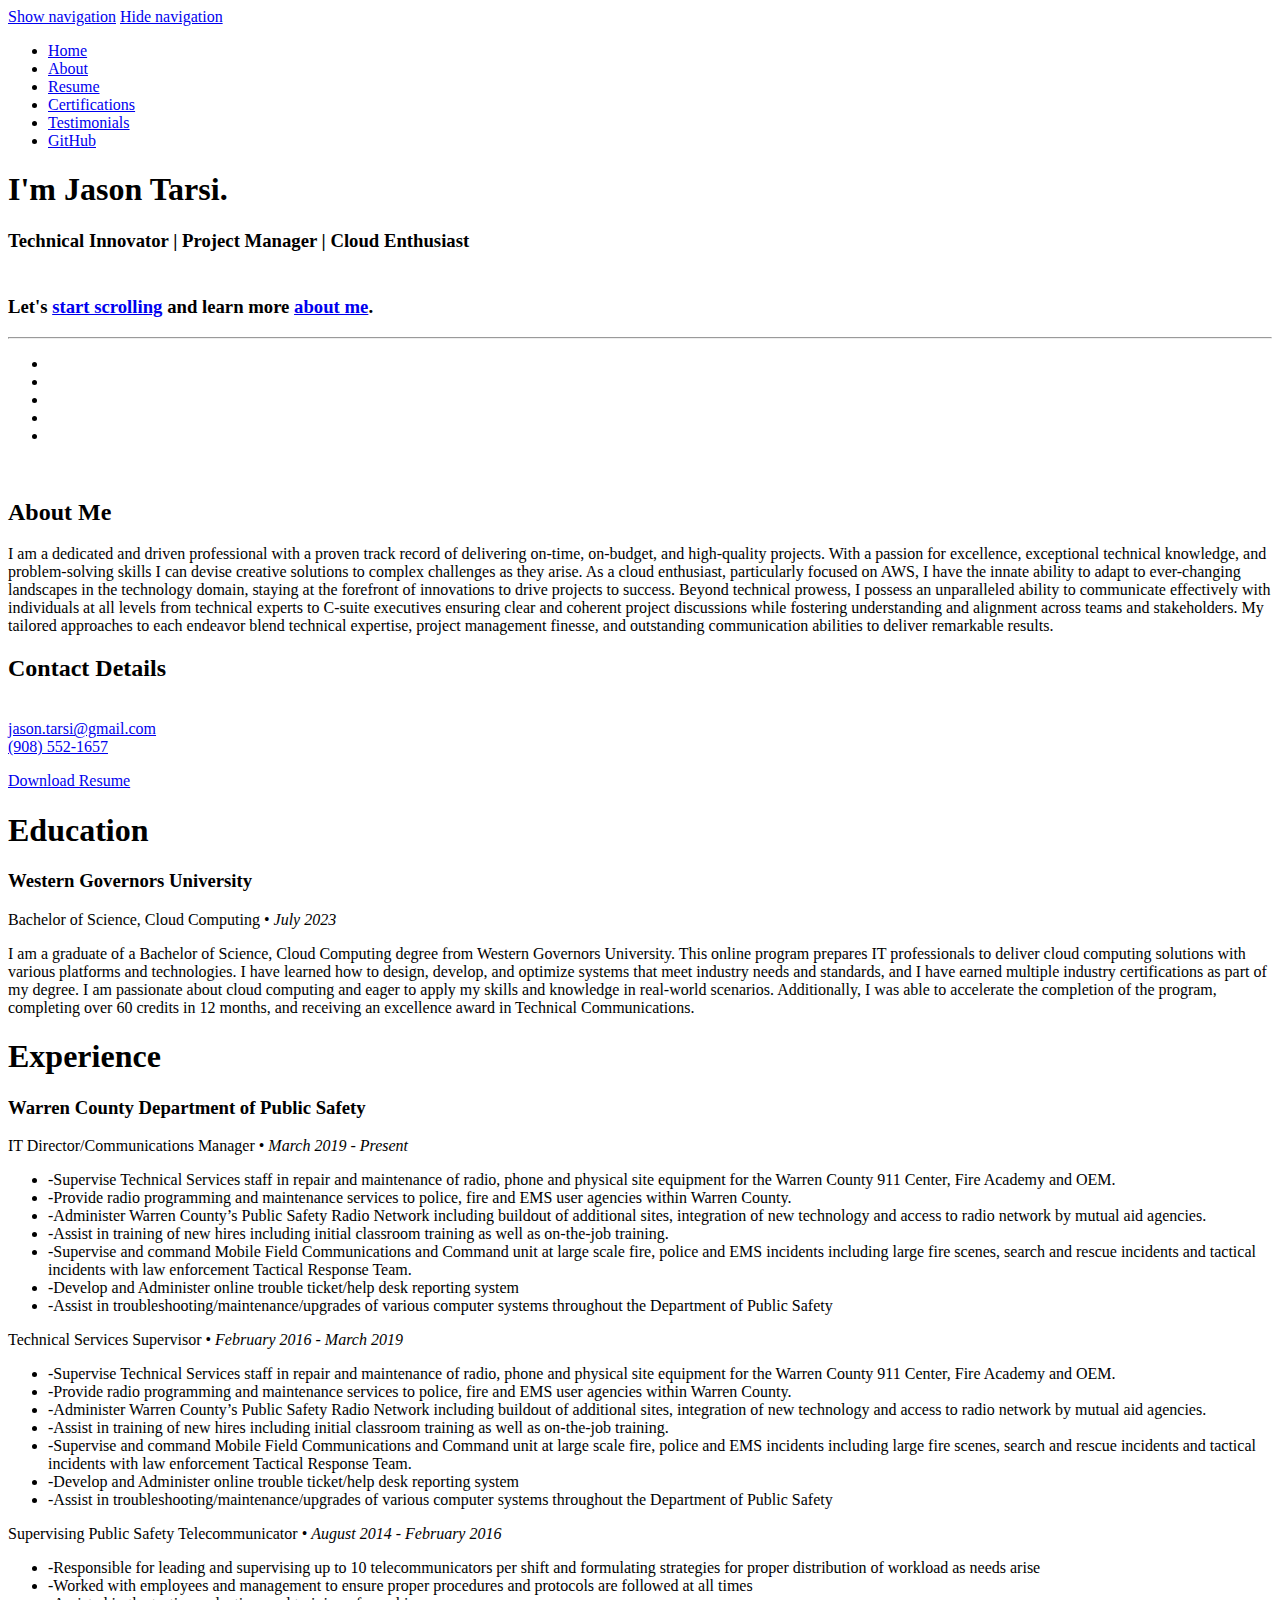
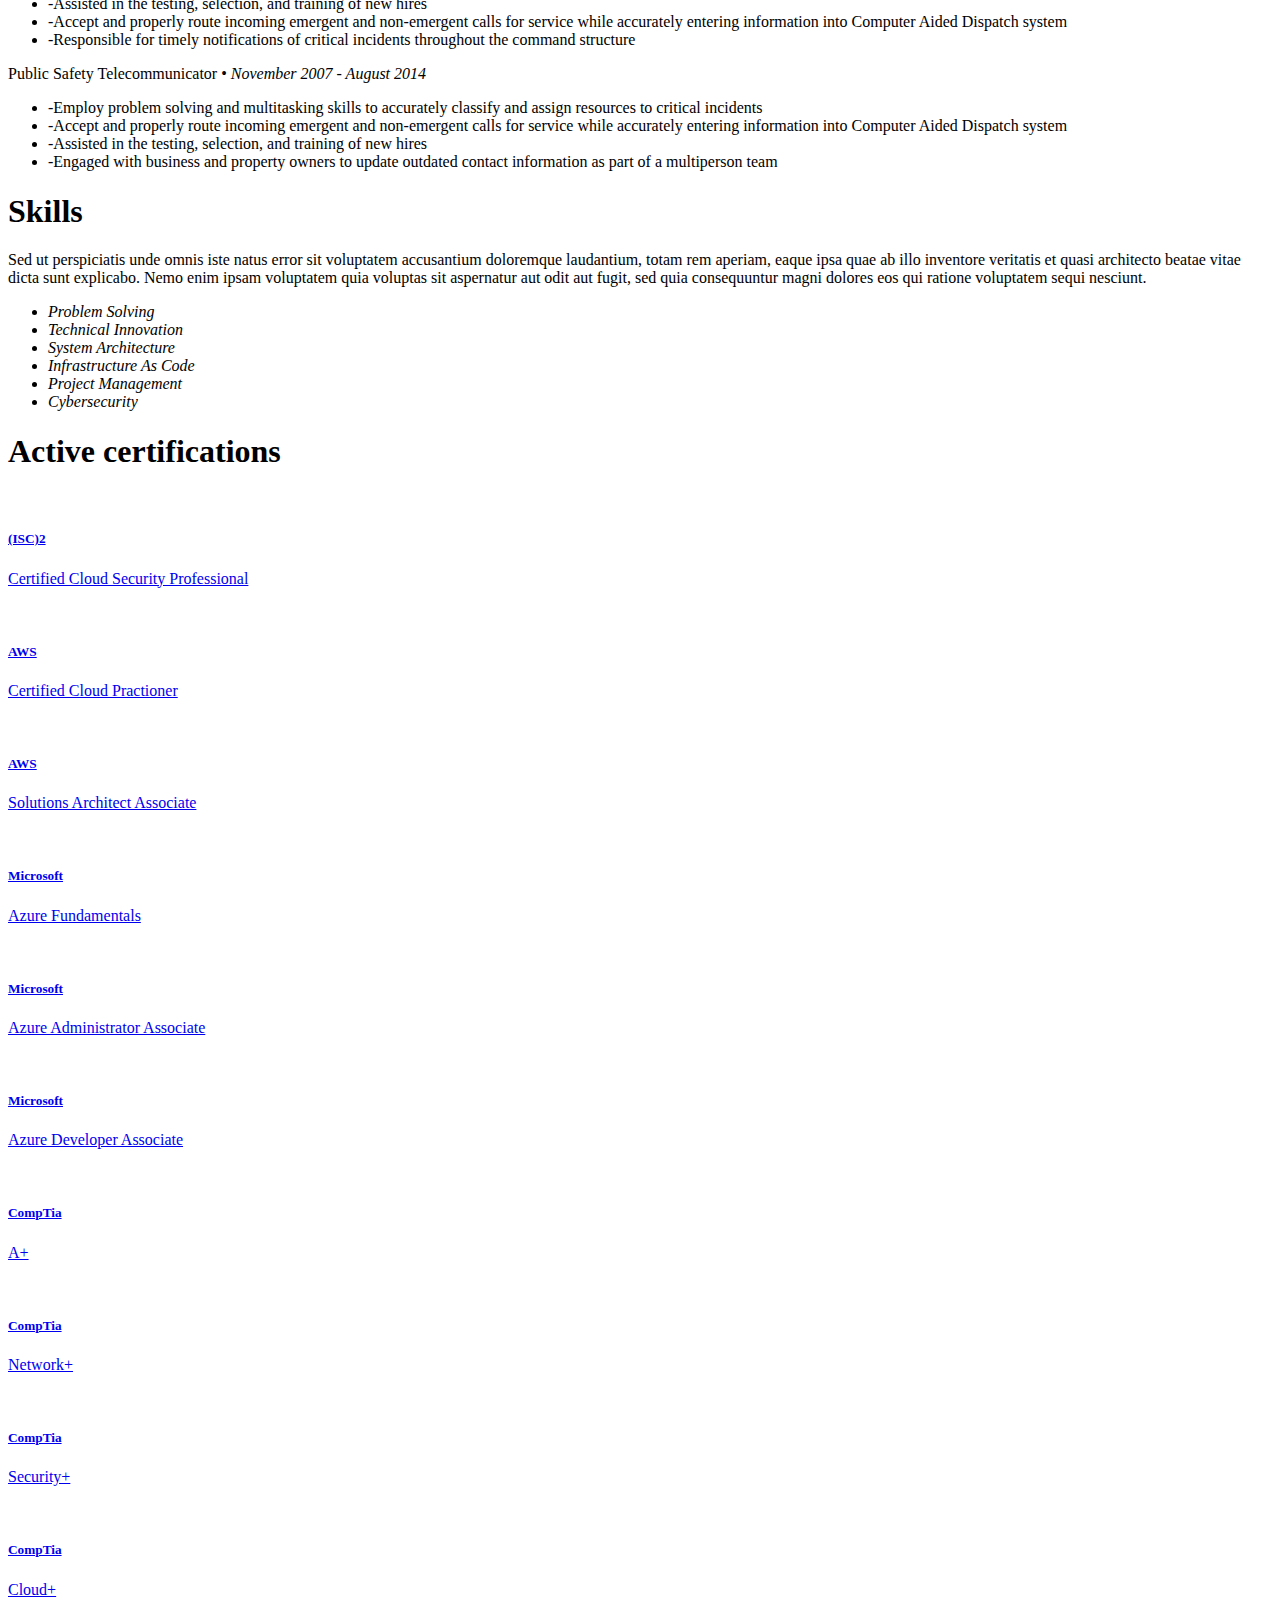
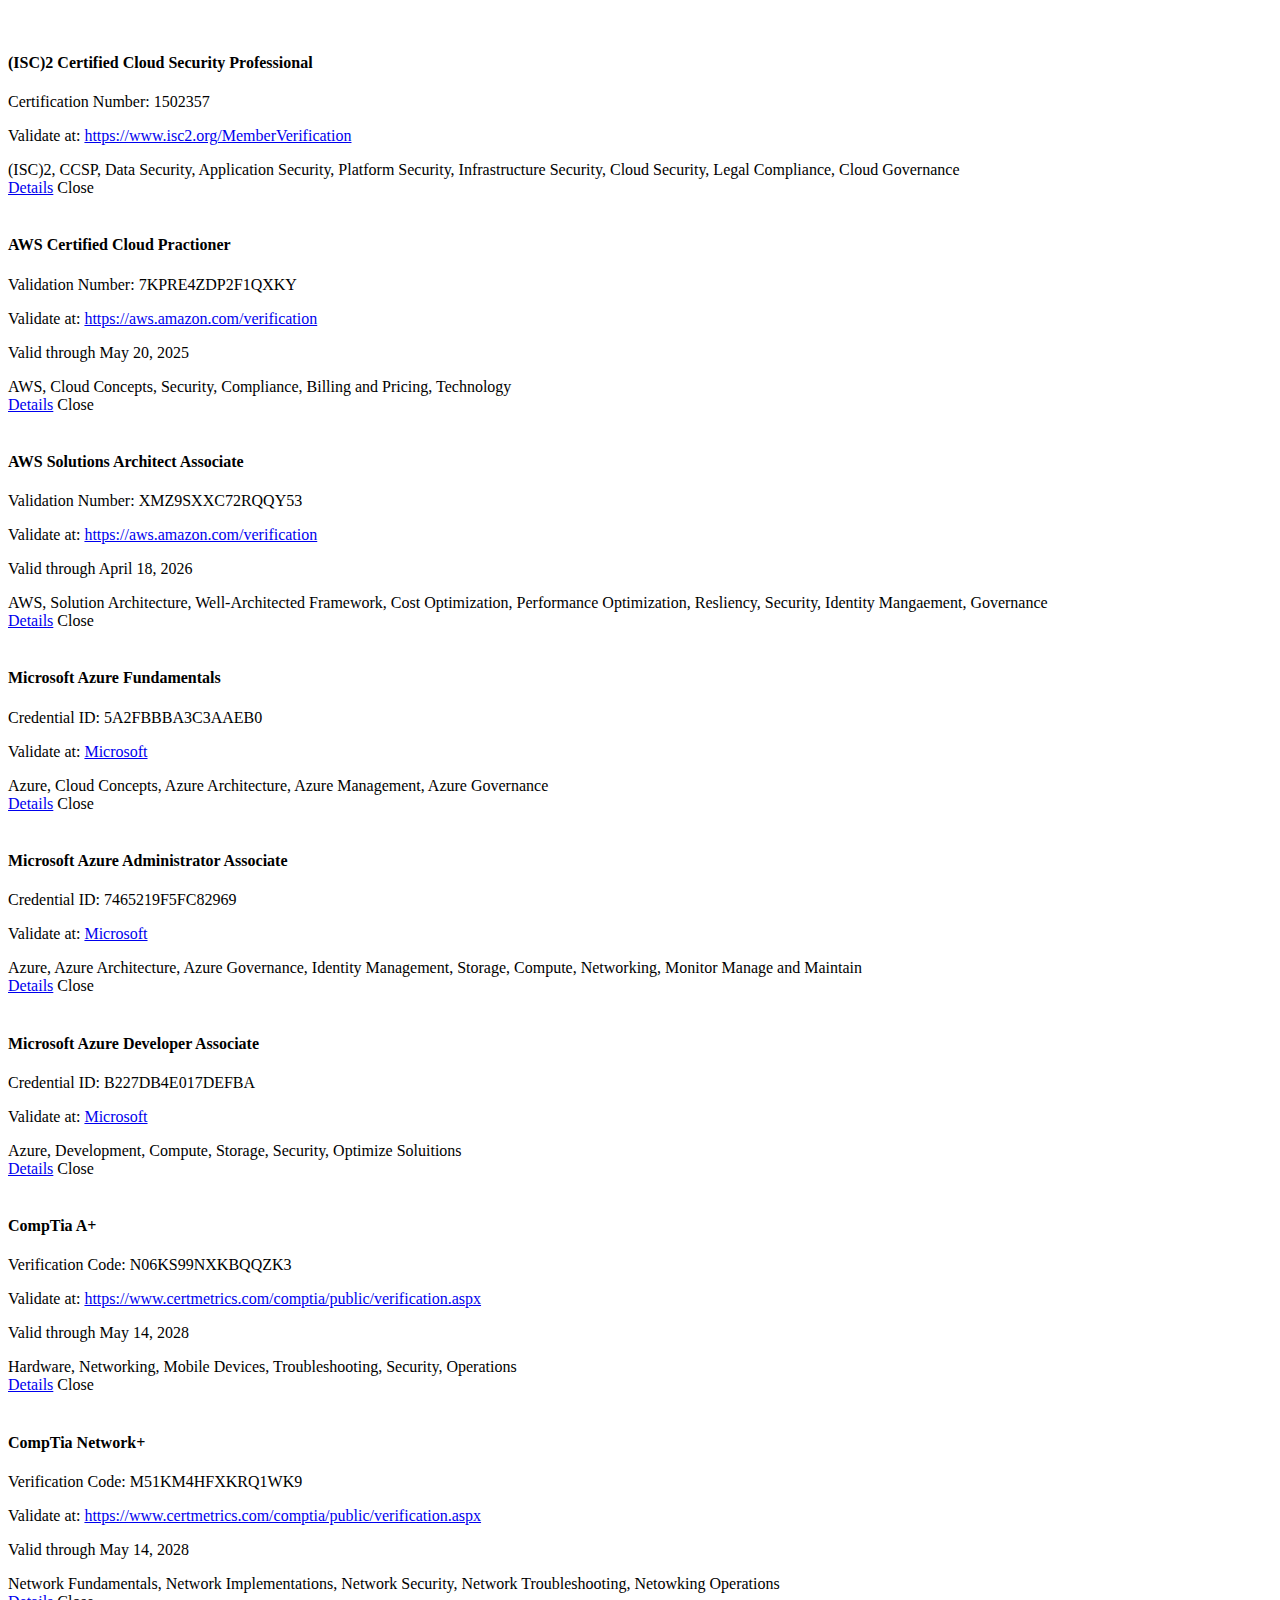
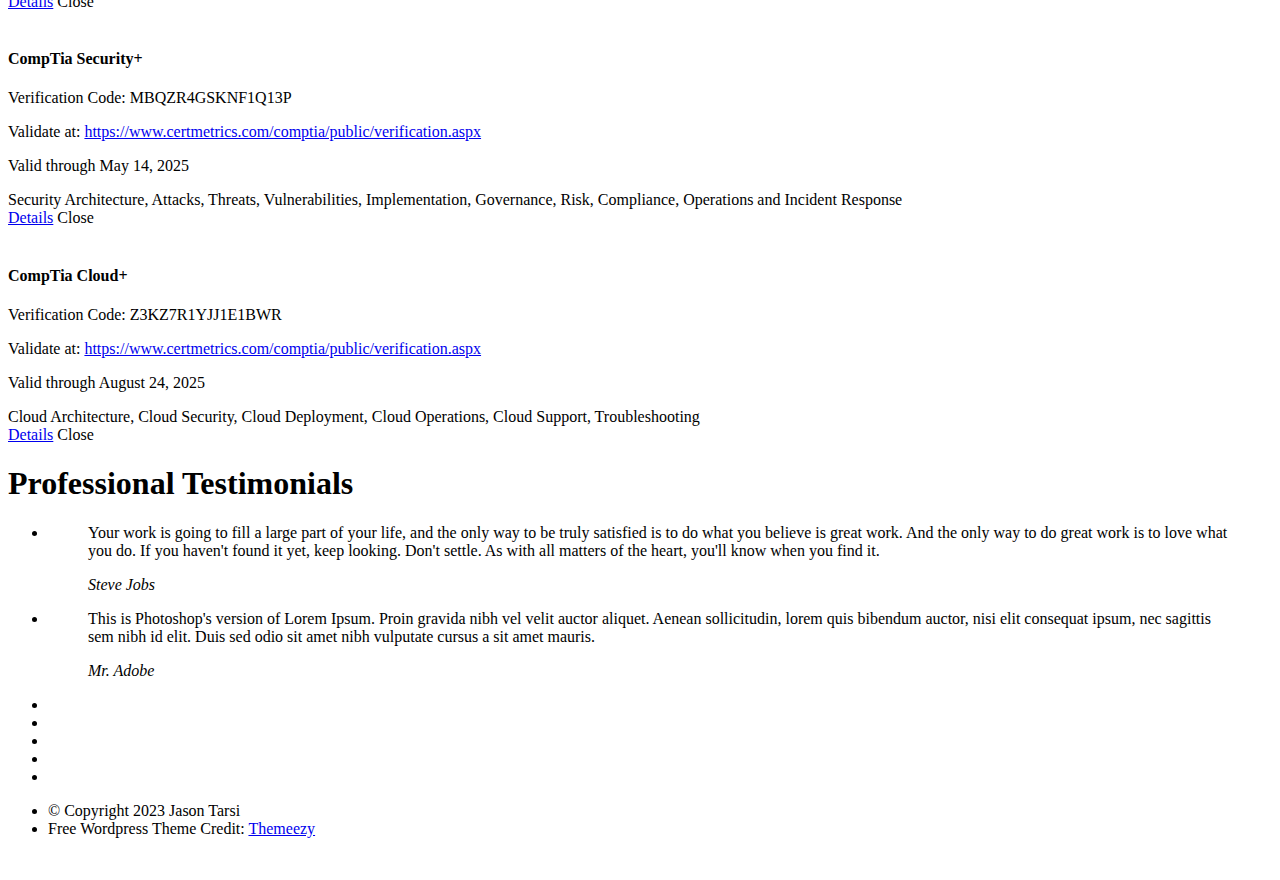
==== commit d2e92b43: "updating content" ====
--- a/resume/index.html
+++ b/resume/index.html
@@ -34,7 +34,7 @@
    <link rel="icon" type="image/png" sizes="32x32" href="/resume/favicon-32x32.png">
    <link rel="icon" type="image/png" sizes="16x16" href="/resume/favicon-16x16.png">
    <link rel="manifest" href="/resume/site.webmanifest">
-   <link rel="shortcut icon" href="resume/favicon.png" >
+   <link rel="shortcut icon" href="/resume/favicon.png" >
 </head>
 
 <body>
@@ -54,7 +54,7 @@
 	         <li><a class="smoothscroll" href="#resume">Resume</a></li>
             <li><a class="smoothscroll" href="#portfolio">Certifications</a></li>
             <li><a class="smoothscroll" href="#testimonials">Testimonials</a></li>
-            <li><a href="https://github.com/jasontarsi" target="blank">GitHub</a></li>
+            <li><a href="https://github.com/jasontarsi/aws-cloud-resume-challenge" target="blank">GitHub</a></li>
          </ul> <!-- end #nav -->
 
       </nav> <!-- end #nav-wrap -->
@@ -70,8 +70,9 @@
             <ul class="social">
                <li><a href="tel:908-552-1657"><i class="fa fa-phone"></i></a></li>
                <li><a href="sms:908-552-1657"><i class="fa fa-comments-o"></i></a></li>
+               <li><a href="mailto:jason.tarsi@gmail.com"><i class="fa fa-envelope-o"></i></a></li>
                <li><a href="https://www.linkedin.com/in/jasontarsi/" target="blank"><i class="fa fa-linkedin"></i></a></li>
-               <li><a href="mailto:jason.tarsi@gmail.com"><i class="fa fa-envelope-o"></i></a></li>
+               <li><a href="https://github.com/jasontarsi" target="blank"><i class="fa fa-github"></i></a></li>
             </ul>
          </div>
       </div>
@@ -179,7 +180,7 @@
                <div class="twelve columns">
 
                   <h3>Warren County Department of Public Safety</h3>
-                  <p class="info">IT Director/Communications Manager <span>&bull;</span> <em class="date">February 2019 - Present</em></p>
+                  <p class="info">IT Director/Communications Manager <span>&bull;</span> <em class="date">March 2019 - Present</em></p>
 
                   <ul>
                      <li>-Supervise Technical Services staff in repair and maintenance of radio, phone and physical site equipment for the Warren County 911 Center, Fire Academy and OEM.</li>
@@ -191,7 +192,7 @@
                      <li>-Assist in troubleshooting/maintenance/upgrades of various computer systems throughout the Department of Public Safety</li>
                   </ul>
 
-                  <p class="info">Technical Services Supervisor <span>&bull;</span> <em class="date">February 2016 - February 2019</em></p>
+                  <p class="info">Technical Services Supervisor <span>&bull;</span> <em class="date">February 2016 - March 2019</em></p>
 
                   <ul>
                      <li>-Supervise Technical Services staff in repair and maintenance of radio, phone and physical site equipment for the Warren County 911 Center, Fire Academy and OEM.</li>
@@ -203,7 +204,7 @@
                      <li>-Assist in troubleshooting/maintenance/upgrades of various computer systems throughout the Department of Public Safety</li>
                   </ul> 
 
-                  <p class="info">Supervising Public Safety Telecommunicator <span>&bull;</span> <em class="date">**Add Date** - February 2016</em></p>
+                  <p class="info">Supervising Public Safety Telecommunicator <span>&bull;</span> <em class="date">August 2014 - February 2016</em></p>
 
                   <ul>
                      <li>-Responsible for leading and supervising up to 10 telecommunicators per shift and formulating strategies for proper distribution of workload as needs arise  </li>
@@ -213,10 +214,10 @@
                      <li>-Responsible for timely notifications of critical incidents throughout the command structure</li>
                   </ul>
 
-                  <p class="info">Public Safety Telecommunicator <span>&bull;</span> <em class="date">November 2007 - **Add Date**</em></p>
+                  <p class="info">Public Safety Telecommunicator <span>&bull;</span> <em class="date">November 2007 - August 2014</em></p>
 
                   <ul>
-                     <li>Employ problem solving and multitasking skills to accurately classify and assign resources to critical incidents</li>
+                     <li>-Employ problem solving and multitasking skills to accurately classify and assign resources to critical incidents</li>
                      <li>-Accept and properly route incoming emergent and non-emergent calls for service while accurately entering information into Computer Aided Dispatch system</li>
                      <li>-Assisted in the testing, selection, and training of new hires</li>
                      <li>-Engaged with business and property owners to update outdated contact information as part of a multiperson team</li>
@@ -713,8 +714,9 @@
             <ul class="social-links">
                <li><a href="tel:908-552-1657"><i class="fa fa-phone"></i></a></li>
                <li><a href="sms:908-552-1657"><i class="fa fa-comments-o"></i></a></li>
+               <li><a href="mailto:jason.tarsi@gmail.com"><i class="fa fa-envelope-o"></i></a></li>
                <li><a href="https://www.linkedin.com/in/jasontarsi/" target="blank"><i class="fa fa-linkedin"></i></a></li>
-               <li><a href="mailto:jason.tarsi@gmail.com"><i class="fa fa-envelope-o"></i></a></li>
+               <li><a href="https://github.com/jasontarsi" target="blank"><i class="fa fa-github"></i></a></li>
             </ul>
 
             <ul class="copyright">
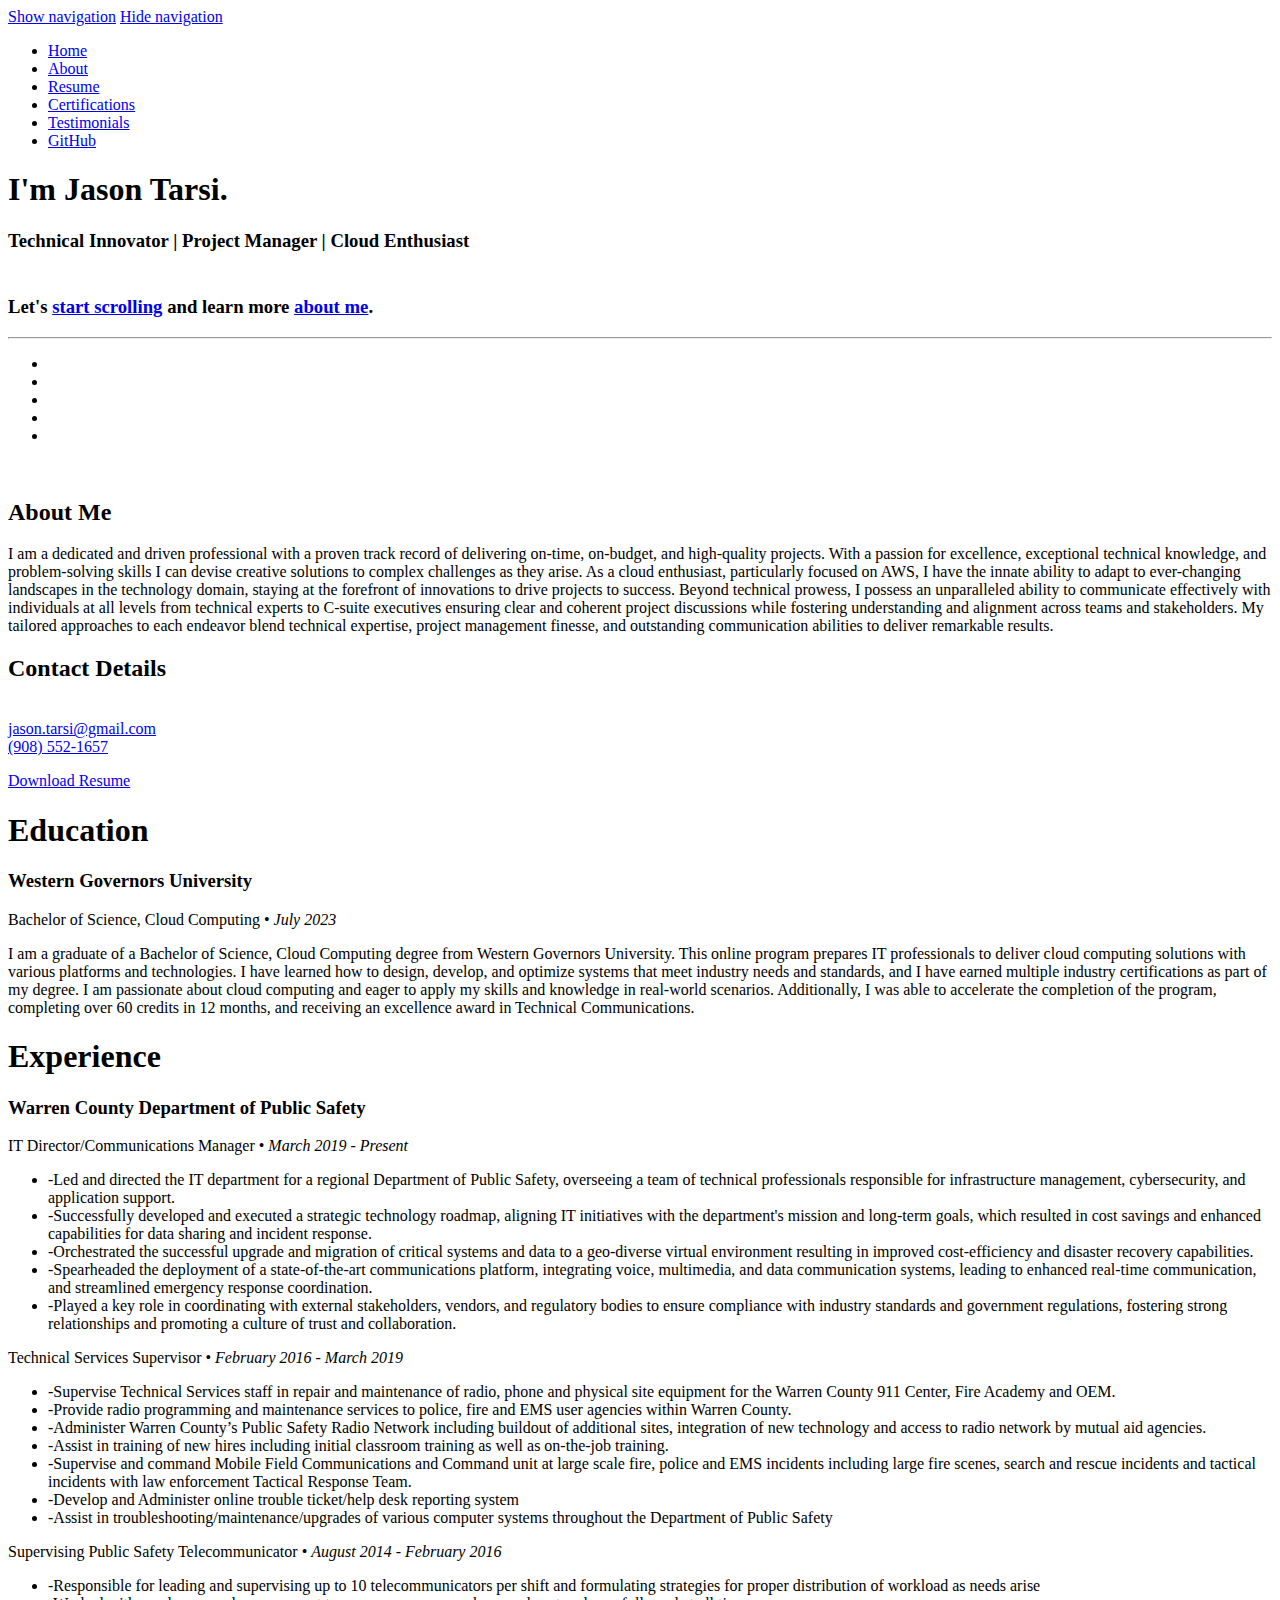
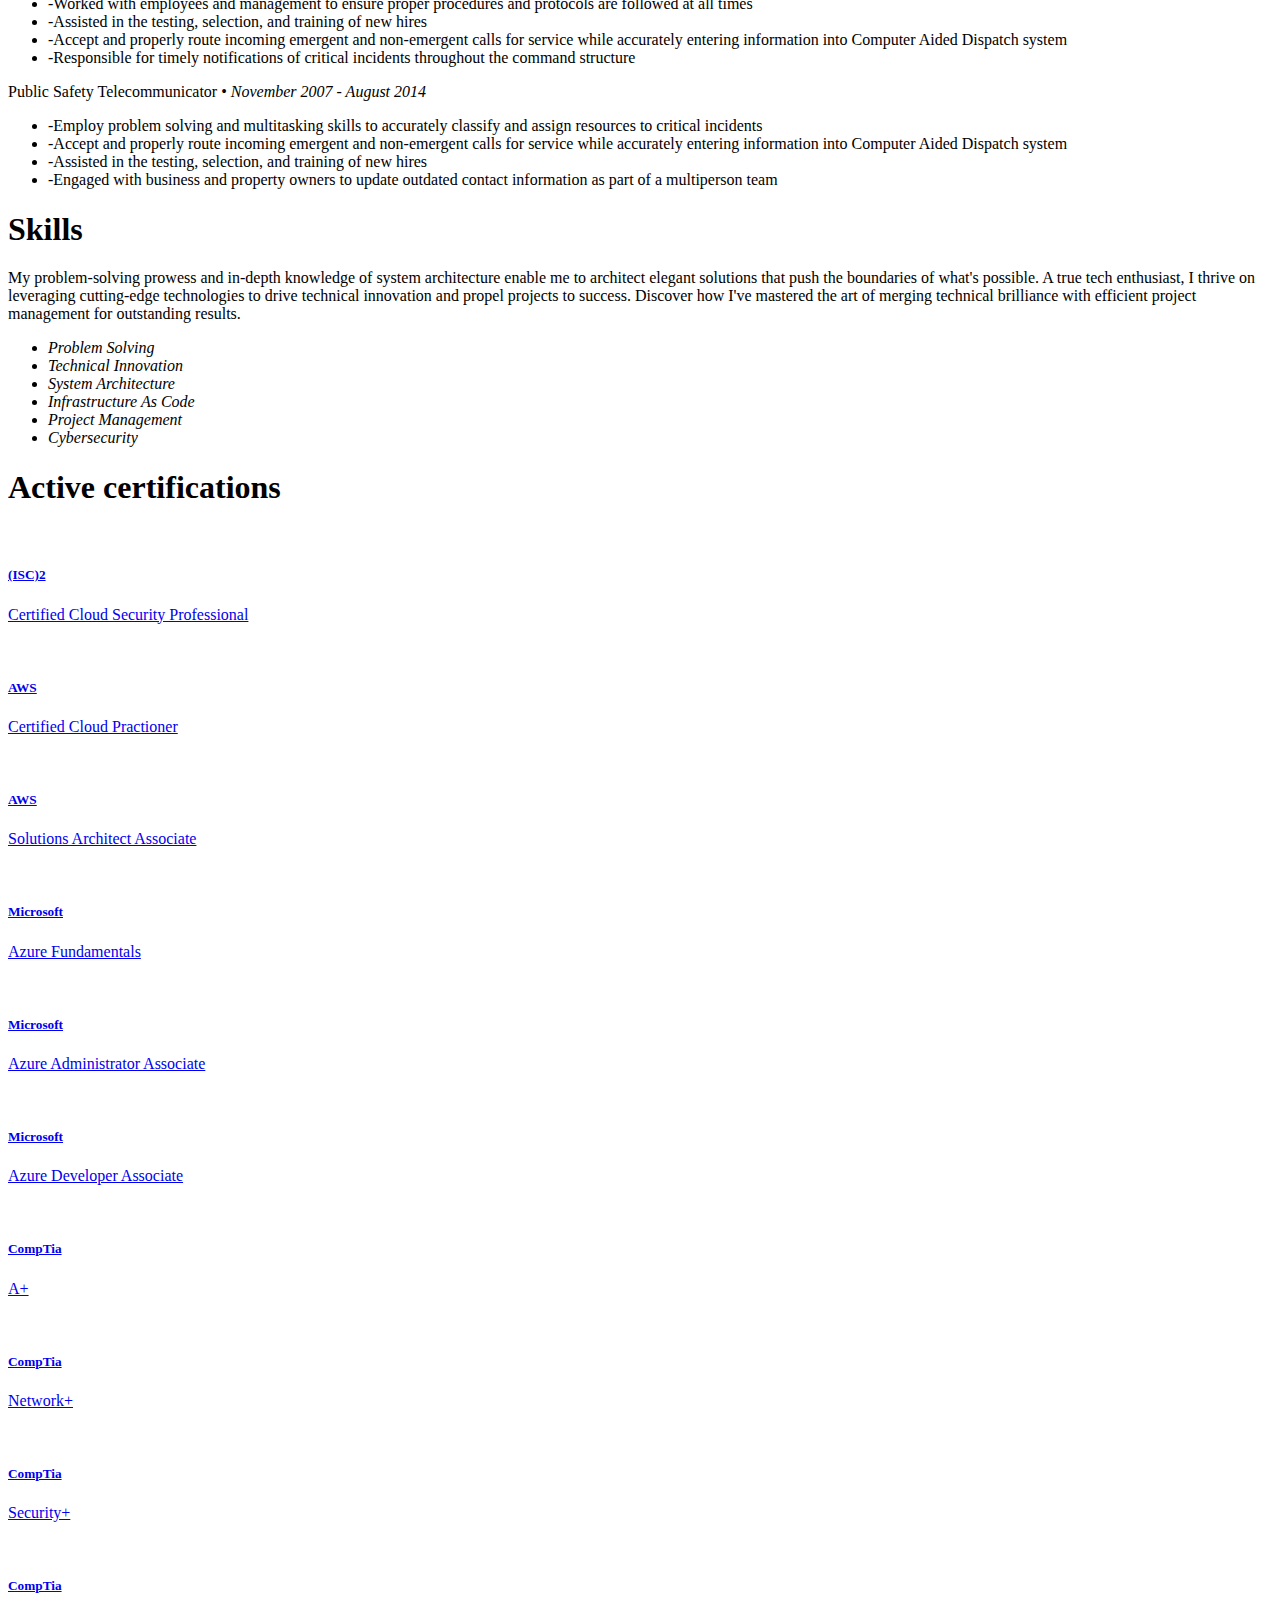
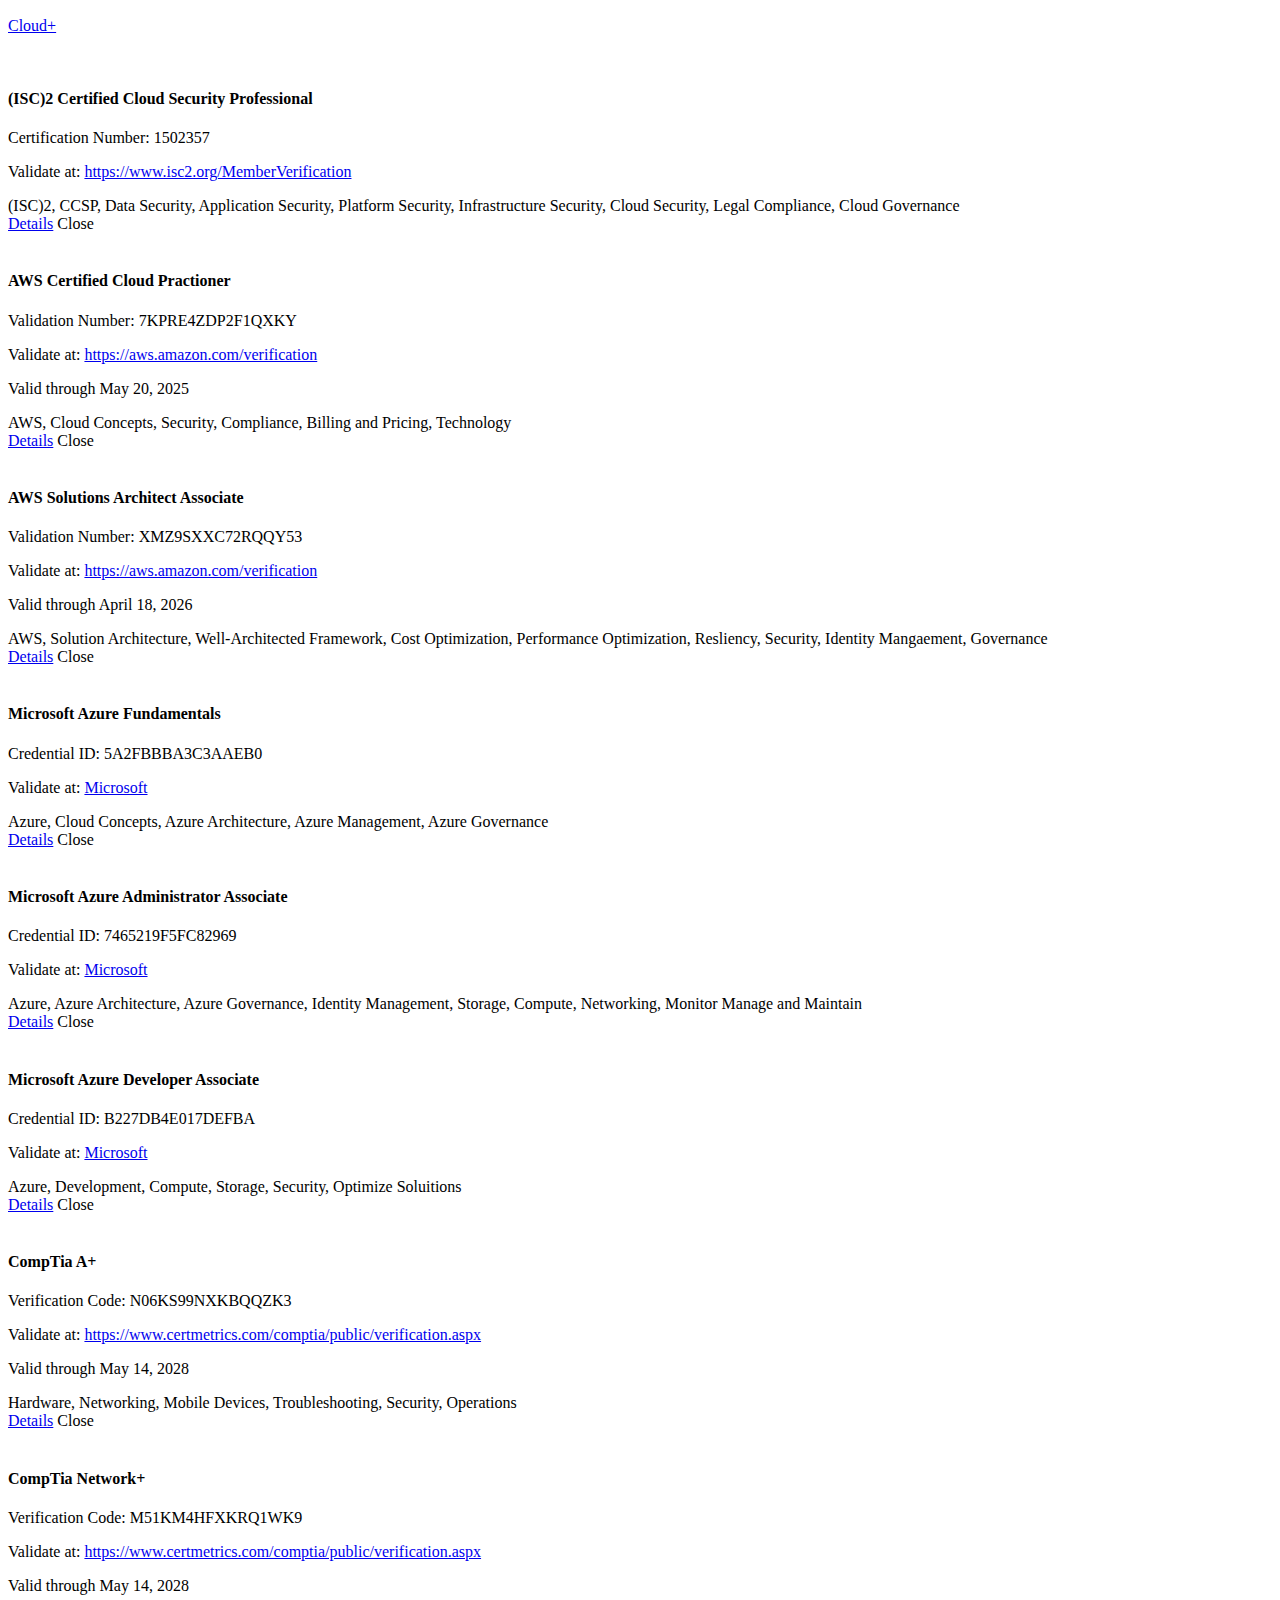
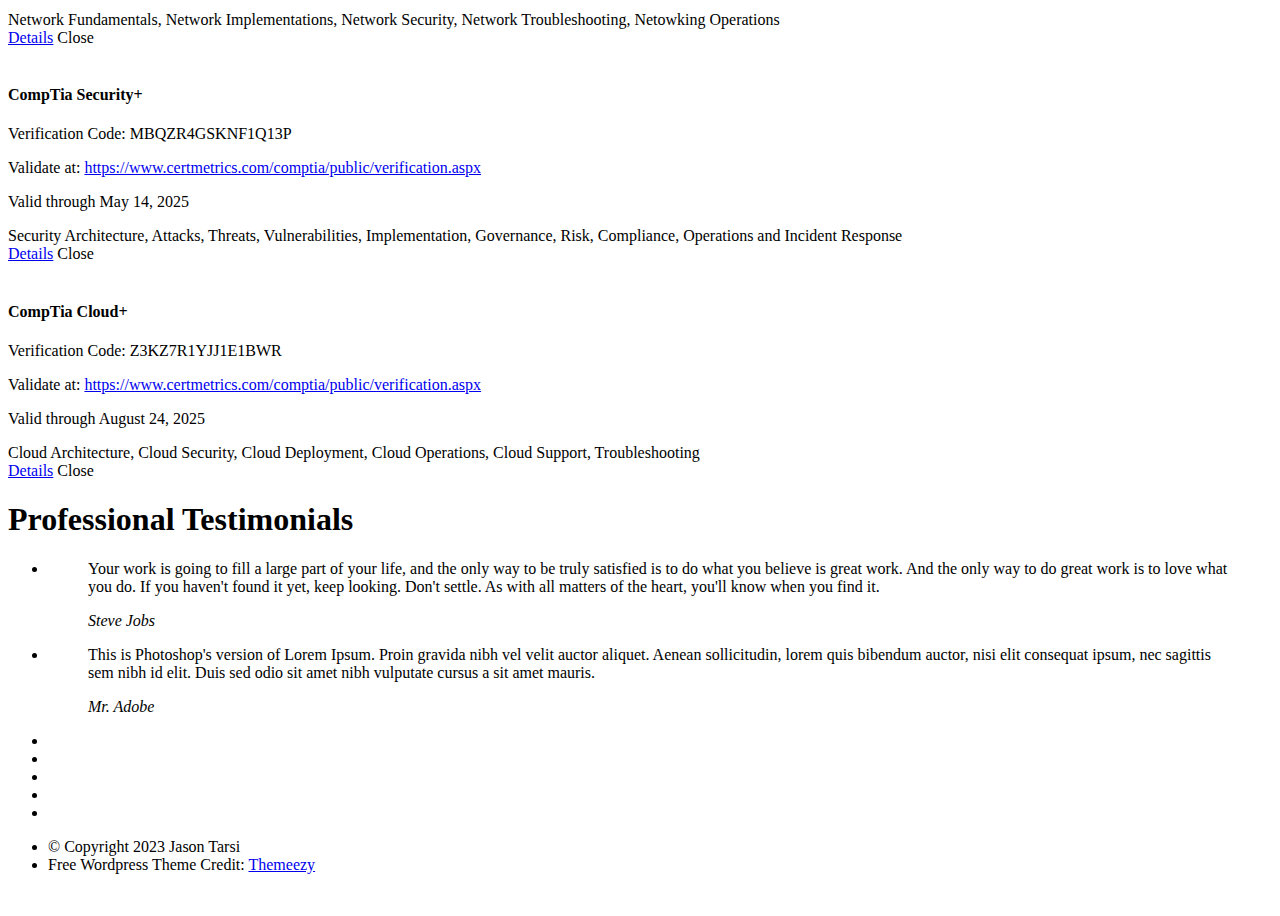
==== commit 9ca8c120: "updated experience" ====
--- a/resume/index.html
+++ b/resume/index.html
@@ -183,13 +183,11 @@
                   <p class="info">IT Director/Communications Manager <span>&bull;</span> <em class="date">March 2019 - Present</em></p>
 
                   <ul>
-                     <li>-Supervise Technical Services staff in repair and maintenance of radio, phone and physical site equipment for the Warren County 911 Center, Fire Academy and OEM.</li>
-                     <li>-Provide radio programming and maintenance services to police, fire and EMS user agencies within Warren County.</li>
-                     <li>-Administer Warren County’s Public Safety Radio Network including buildout of additional sites, integration of new technology and access to radio network by mutual aid agencies.</li>
-                     <li>-Assist in training of new hires including initial classroom training as well as on-the-job training.</li>
-                     <li>-Supervise and command Mobile Field Communications and Command unit at large scale fire, police and EMS incidents including large fire scenes, search and rescue incidents and tactical incidents with law enforcement Tactical Response Team.</li>
-                     <li>-Develop and Administer online trouble ticket/help desk reporting system</li>
-                     <li>-Assist in troubleshooting/maintenance/upgrades of various computer systems throughout the Department of Public Safety</li>
+                     <li>-Led and directed the IT department for a regional Department of Public Safety, overseeing a team of technical professionals responsible for infrastructure management, cybersecurity, and application support.</li>
+                     <li>-Successfully developed and executed a strategic technology roadmap, aligning IT initiatives with the department's mission and long-term goals, which resulted in cost savings and enhanced capabilities for data sharing and incident response.</li>
+                     <li>-Orchestrated the successful upgrade and migration of critical systems and data to a geo-diverse virtual environment resulting in improved cost-efficiency and disaster recovery capabilities.</li>
+                     <li>-Spearheaded the deployment of a state-of-the-art communications platform, integrating voice, multimedia, and data communication systems, leading to enhanced real-time communication, and streamlined emergency response coordination.</li>
+                     <li>-Played a key role in coordinating with external stakeholders, vendors, and regulatory bodies to ensure compliance with industry standards and government regulations, fostering strong relationships and promoting a culture of trust and collaboration.</li>
                   </ul>
 
                   <p class="info">Technical Services Supervisor <span>&bull;</span> <em class="date">February 2016 - March 2019</em></p>
@@ -242,10 +240,7 @@
 
          <div class="nine columns main-col">
 
-            <p>Sed ut perspiciatis unde omnis iste natus error sit voluptatem accusantium doloremque laudantium, totam rem aperiam,
-            eaque ipsa quae ab illo inventore veritatis et quasi architecto beatae vitae dicta sunt explicabo. Nemo enim ipsam
-            voluptatem quia voluptas sit aspernatur aut odit aut fugit, sed quia consequuntur magni dolores eos qui ratione
-            voluptatem sequi nesciunt.
+            <p>My problem-solving prowess and in-depth knowledge of system architecture enable me to architect elegant solutions that push the boundaries of what's possible. A true tech enthusiast, I thrive on leveraging cutting-edge technologies to drive technical innovation and propel projects to success. Discover how I've mastered the art of merging technical brilliance with efficient project management for outstanding results.
             </p>
 
 				<div class="bars">
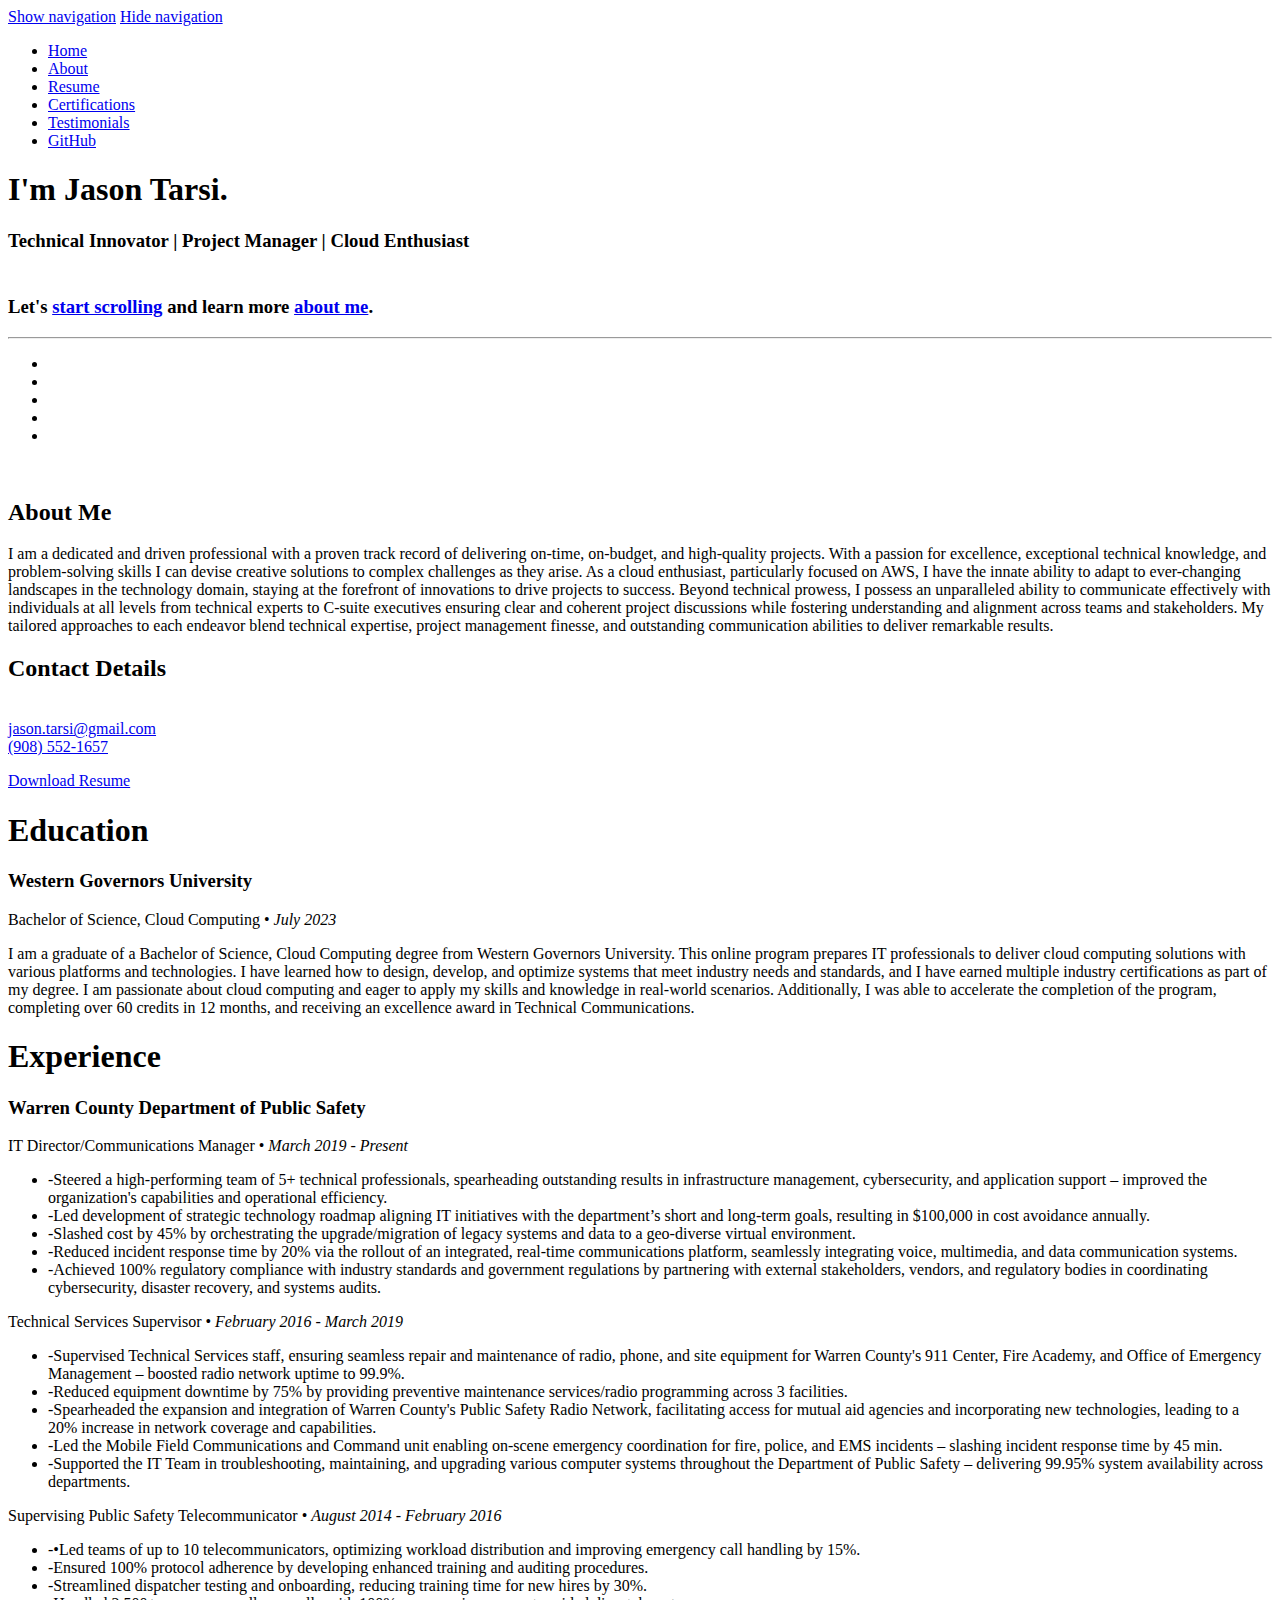
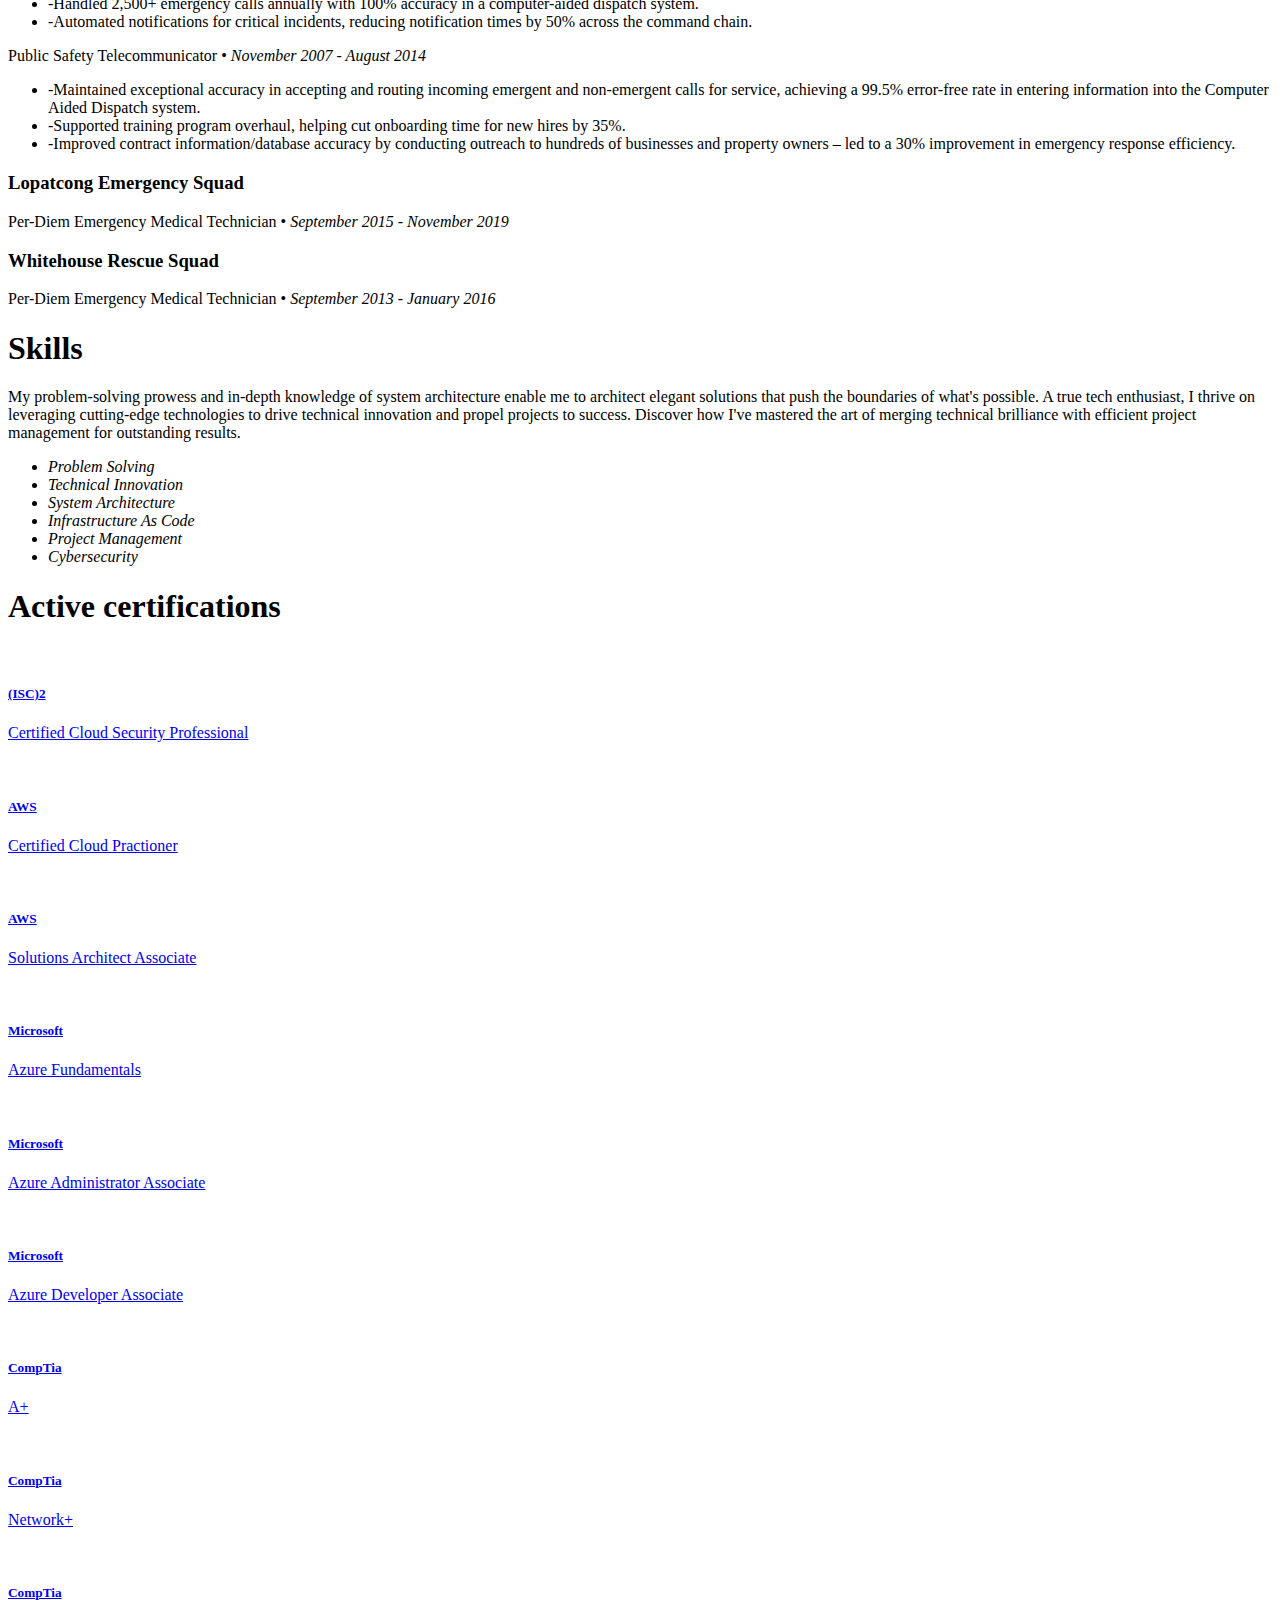
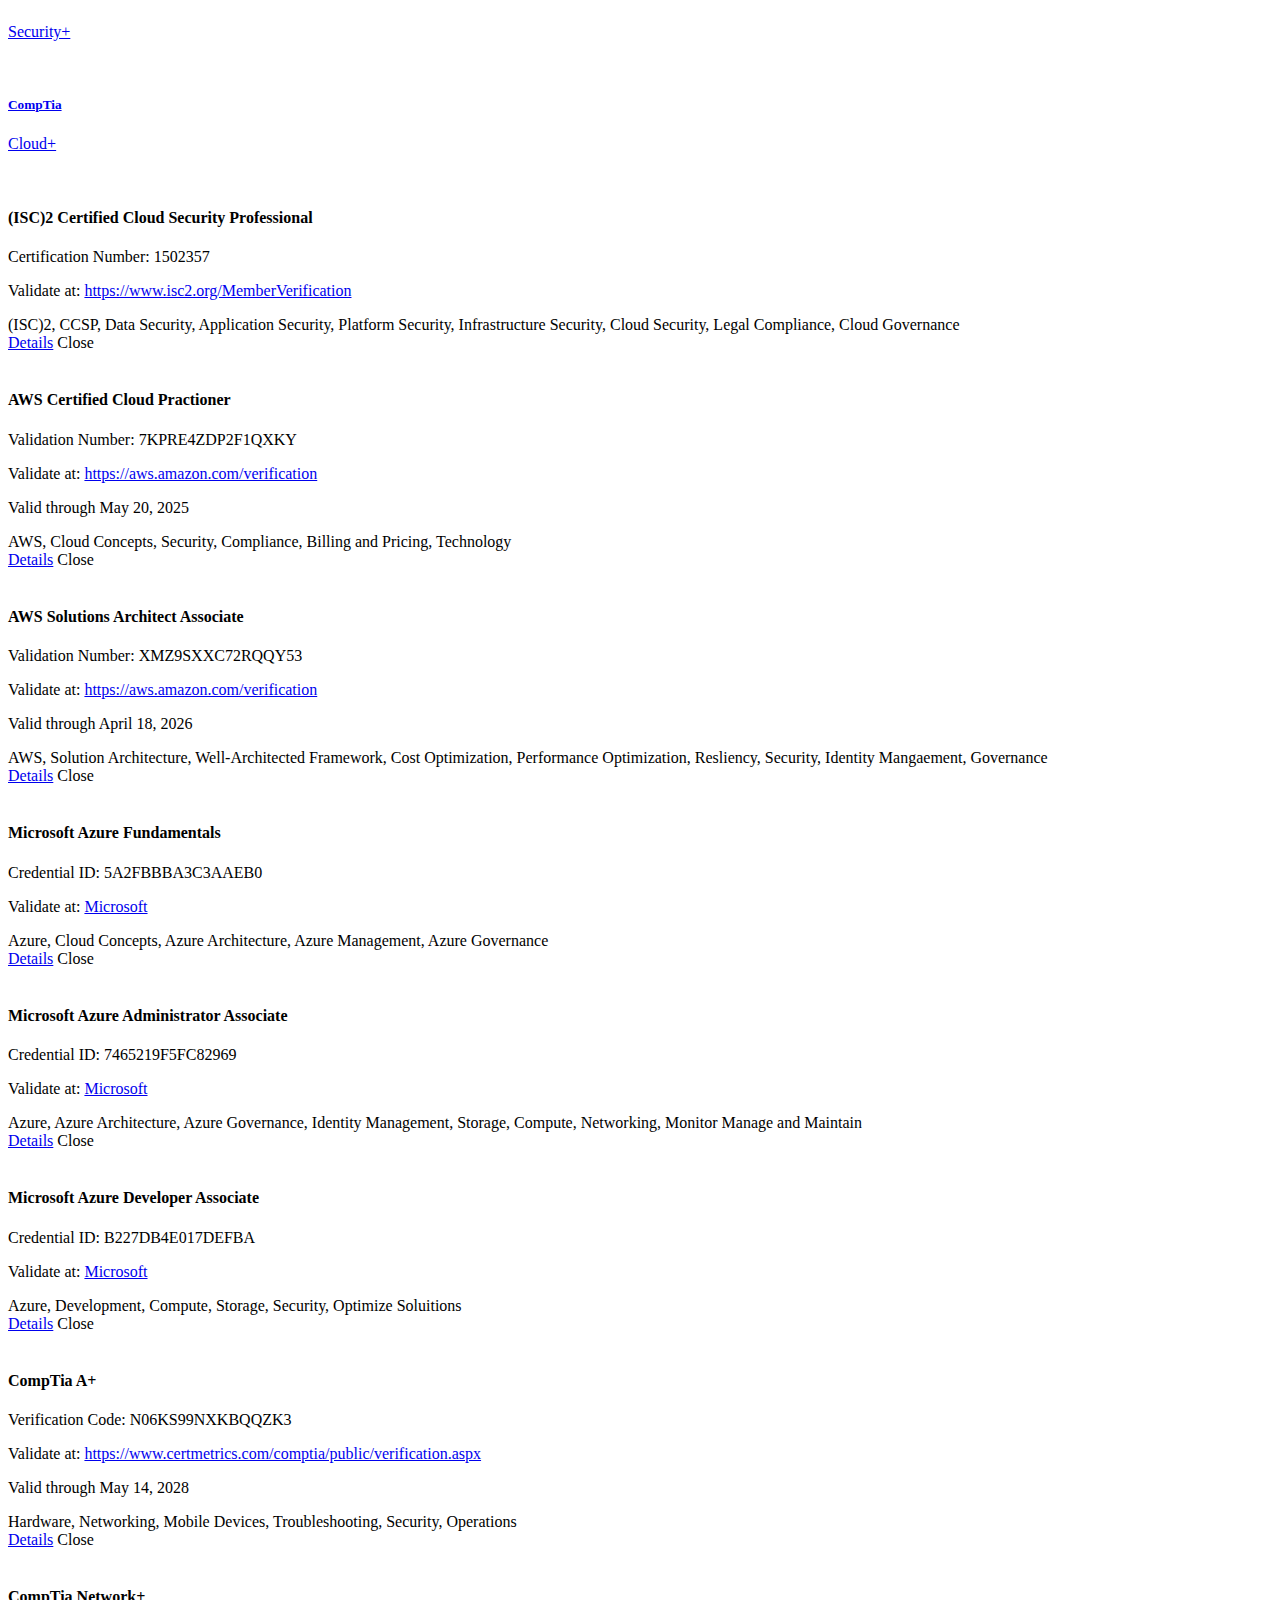
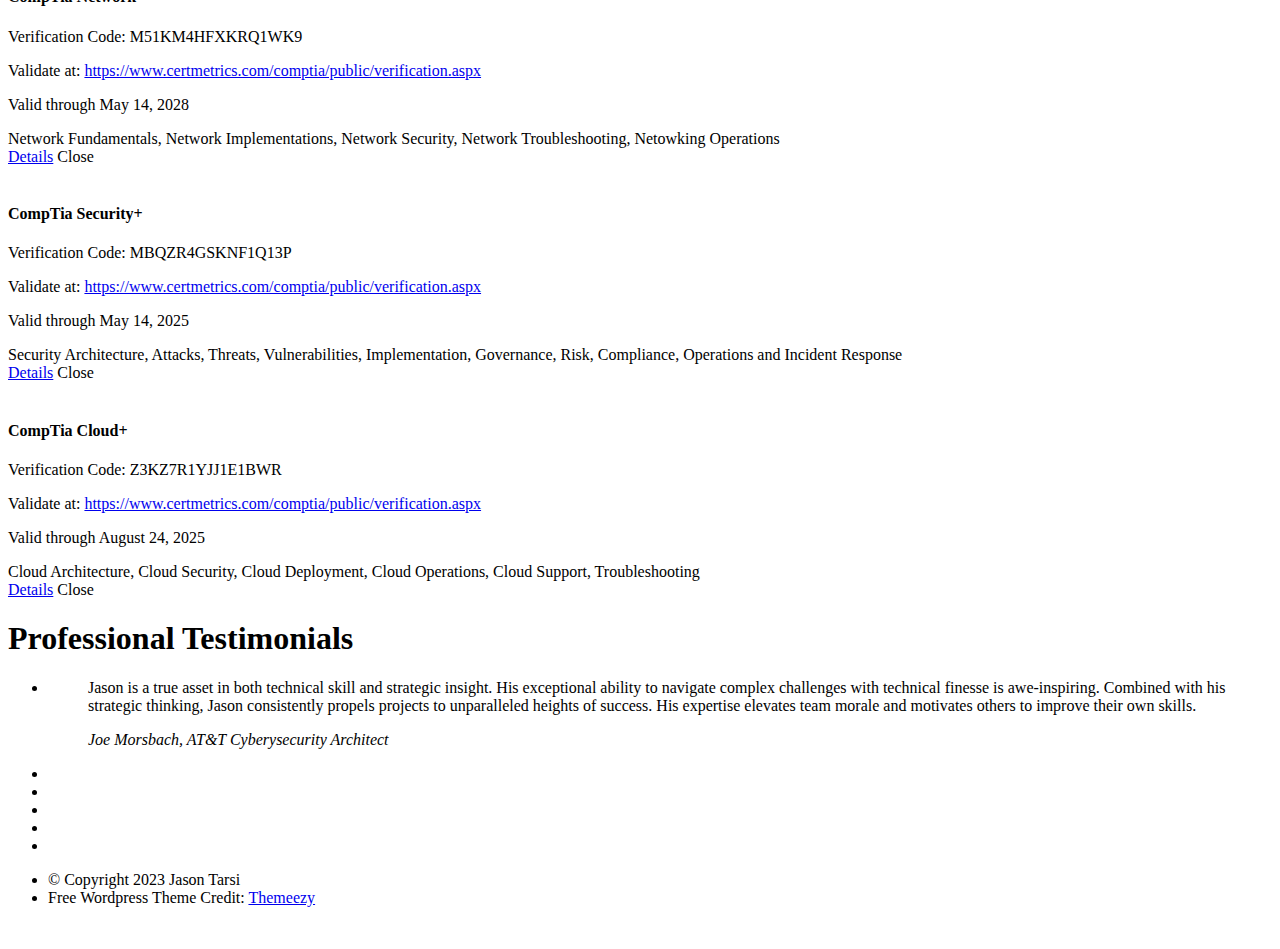
==== commit 9d9654e4: "update to resume" ====
--- a/resume/index.html
+++ b/resume/index.html
@@ -118,7 +118,7 @@
 
                <div class="columns download">
                   <p>
-                     <a href="#" download class="button"><i class="fa fa-download"></i>Download Resume</a>
+                     <a href="/resume/docs/Jason_Tarsi_Resume.pdf" download class="button"><i class="fa fa-download"></i>Download Resume</a>
                   </p>
                </div>
 
@@ -183,43 +183,46 @@
                   <p class="info">IT Director/Communications Manager <span>&bull;</span> <em class="date">March 2019 - Present</em></p>
 
                   <ul>
-                     <li>-Led and directed the IT department for a regional Department of Public Safety, overseeing a team of technical professionals responsible for infrastructure management, cybersecurity, and application support.</li>
-                     <li>-Successfully developed and executed a strategic technology roadmap, aligning IT initiatives with the department's mission and long-term goals, which resulted in cost savings and enhanced capabilities for data sharing and incident response.</li>
-                     <li>-Orchestrated the successful upgrade and migration of critical systems and data to a geo-diverse virtual environment resulting in improved cost-efficiency and disaster recovery capabilities.</li>
-                     <li>-Spearheaded the deployment of a state-of-the-art communications platform, integrating voice, multimedia, and data communication systems, leading to enhanced real-time communication, and streamlined emergency response coordination.</li>
-                     <li>-Played a key role in coordinating with external stakeholders, vendors, and regulatory bodies to ensure compliance with industry standards and government regulations, fostering strong relationships and promoting a culture of trust and collaboration.</li>
+                     <li>-Steered a high-performing team of 5+ technical professionals, spearheading outstanding results in infrastructure management, cybersecurity, and application support – improved the organization's capabilities and operational efficiency.</li>
+                     <li>-Led development of strategic technology roadmap aligning IT initiatives with the department’s short and long-term goals, resulting in $100,000 in cost avoidance annually.</li>
+                     <li>-Slashed cost by 45% by orchestrating the upgrade/migration of legacy systems and data to a geo-diverse virtual environment.</li>
+                     <li>-Reduced incident response time by 20% via the rollout of an integrated, real-time communications platform, seamlessly integrating voice, multimedia, and data communication systems.</li>
+                     <li>-Achieved 100% regulatory compliance with industry standards and government regulations by partnering with external stakeholders, vendors, and regulatory bodies in coordinating cybersecurity, disaster recovery, and systems audits.</li>
                   </ul>
 
                   <p class="info">Technical Services Supervisor <span>&bull;</span> <em class="date">February 2016 - March 2019</em></p>
 
                   <ul>
-                     <li>-Supervise Technical Services staff in repair and maintenance of radio, phone and physical site equipment for the Warren County 911 Center, Fire Academy and OEM.</li>
-                     <li>-Provide radio programming and maintenance services to police, fire and EMS user agencies within Warren County.</li>
-                     <li>-Administer Warren County’s Public Safety Radio Network including buildout of additional sites, integration of new technology and access to radio network by mutual aid agencies.</li>
-                     <li>-Assist in training of new hires including initial classroom training as well as on-the-job training.</li>
-                     <li>-Supervise and command Mobile Field Communications and Command unit at large scale fire, police and EMS incidents including large fire scenes, search and rescue incidents and tactical incidents with law enforcement Tactical Response Team.</li>
-                     <li>-Develop and Administer online trouble ticket/help desk reporting system</li>
-                     <li>-Assist in troubleshooting/maintenance/upgrades of various computer systems throughout the Department of Public Safety</li>
+                     <li>-Supervised Technical Services staff, ensuring seamless repair and maintenance of radio, phone, and site equipment for Warren County's 911 Center, Fire Academy, and Office of Emergency Management – boosted radio network uptime to 99.9%.</li>
+                     <li>-Reduced equipment downtime by 75% by providing preventive maintenance services/radio programming across 3 facilities.</li>
+                     <li>-Spearheaded the expansion and integration of Warren County's Public Safety Radio Network, facilitating access for mutual aid agencies and incorporating new technologies, leading to a 20% increase in network coverage and capabilities.</li>
+                     <li>-Led the Mobile Field Communications and Command unit enabling on-scene emergency coordination for fire, police, and EMS incidents – slashing incident response time by 45 min.</li>
+                     <li>-Supported the IT Team in troubleshooting, maintaining, and upgrading various computer systems throughout the Department of Public Safety – delivering 99.95% system availability across departments.</li>
                   </ul> 
 
                   <p class="info">Supervising Public Safety Telecommunicator <span>&bull;</span> <em class="date">August 2014 - February 2016</em></p>
 
                   <ul>
-                     <li>-Responsible for leading and supervising up to 10 telecommunicators per shift and formulating strategies for proper distribution of workload as needs arise  </li>
-                     <li>-Worked with employees and management to ensure proper procedures and protocols are followed at all times</li>
-                     <li>-Assisted in the testing, selection, and training of new hires</li>
-                     <li>-Accept and properly route incoming emergent and non-emergent calls for service while accurately entering information into Computer Aided Dispatch system</li>
-                     <li>-Responsible for timely notifications of critical incidents throughout the command structure</li>
+                     <li>-•Led teams of up to 10 telecommunicators, optimizing workload distribution and improving emergency call handling by 15%.</li>
+                     <li>-Ensured 100% protocol adherence by developing enhanced training and auditing procedures.</li>
+                     <li>-Streamlined dispatcher testing and onboarding, reducing training time for new hires by 30%.</li>
+                     <li>-Handled 2,500+ emergency calls annually with 100% accuracy in a computer-aided dispatch system.</li>
+                     <li>-Automated notifications for critical incidents, reducing notification times by 50% across the command chain.</li>
                   </ul>
 
                   <p class="info">Public Safety Telecommunicator <span>&bull;</span> <em class="date">November 2007 - August 2014</em></p>
 
                   <ul>
-                     <li>-Employ problem solving and multitasking skills to accurately classify and assign resources to critical incidents</li>
-                     <li>-Accept and properly route incoming emergent and non-emergent calls for service while accurately entering information into Computer Aided Dispatch system</li>
-                     <li>-Assisted in the testing, selection, and training of new hires</li>
-                     <li>-Engaged with business and property owners to update outdated contact information as part of a multiperson team</li>
+                     <li>-Maintained exceptional accuracy in accepting and routing incoming emergent and non-emergent calls for service, achieving a 99.5% error-free rate in entering information into the Computer Aided Dispatch system.</li>
+                     <li>-Supported training program overhaul, helping cut onboarding time for new hires by 35%.</li>
+                     <li>-Improved contract information/database accuracy by conducting outreach to hundreds of businesses and property owners – led to a 30% improvement in emergency response efficiency.</li>
                   </ul>
+
+                  <h3>Lopatcong Emergency Squad</h3>
+                  <p class="info">Per-Diem Emergency Medical Technician <span>&bull;</span> <em class="date">September 2015 - November 2019</em></p>
+
+                  <h3>Whitehouse Rescue Squad</h3>
+                  <p class="info">Per-Diem Emergency Medical Technician <span>&bull;</span> <em class="date">September 2013 - January 2016</em></p>
 
                </div>
 
@@ -667,21 +670,9 @@
 
                      <li>
                         <blockquote>
-                           <p>Your work is going to fill a large part of your life, and the only way to be truly satisfied is
-                           to do what you believe is great work. And the only way to do great work is to love what you do.
-                           If you haven't found it yet, keep looking. Don't settle. As with all matters of the heart, you'll know when you find it.
+                           <p>Jason is a true asset in both technical skill and strategic insight. His exceptional ability to navigate complex challenges with technical finesse is awe-inspiring. Combined with his strategic thinking, Jason consistently propels projects to unparalleled heights of success. His expertise elevates team morale and motivates others to improve their own skills.
                            </p>
-                           <cite>Steve Jobs</cite>
-                        </blockquote>
-                     </li> <!-- slide ends -->
-
-                     <li>
-                        <blockquote>
-                           <p>This is Photoshop's version  of Lorem Ipsum. Proin gravida nibh vel velit auctor aliquet.
-                           Aenean sollicitudin, lorem quis bibendum auctor, nisi elit consequat ipsum, nec sagittis sem
-                           nibh id elit. Duis sed odio sit amet nibh vulputate cursus a sit amet mauris.
-                           </p>
-                           <cite>Mr. Adobe</cite>
+                           <cite>Joe Morsbach, AT&T Cyberysecurity Architect</cite>
                         </blockquote>
                      </li> <!-- slide ends -->
 
